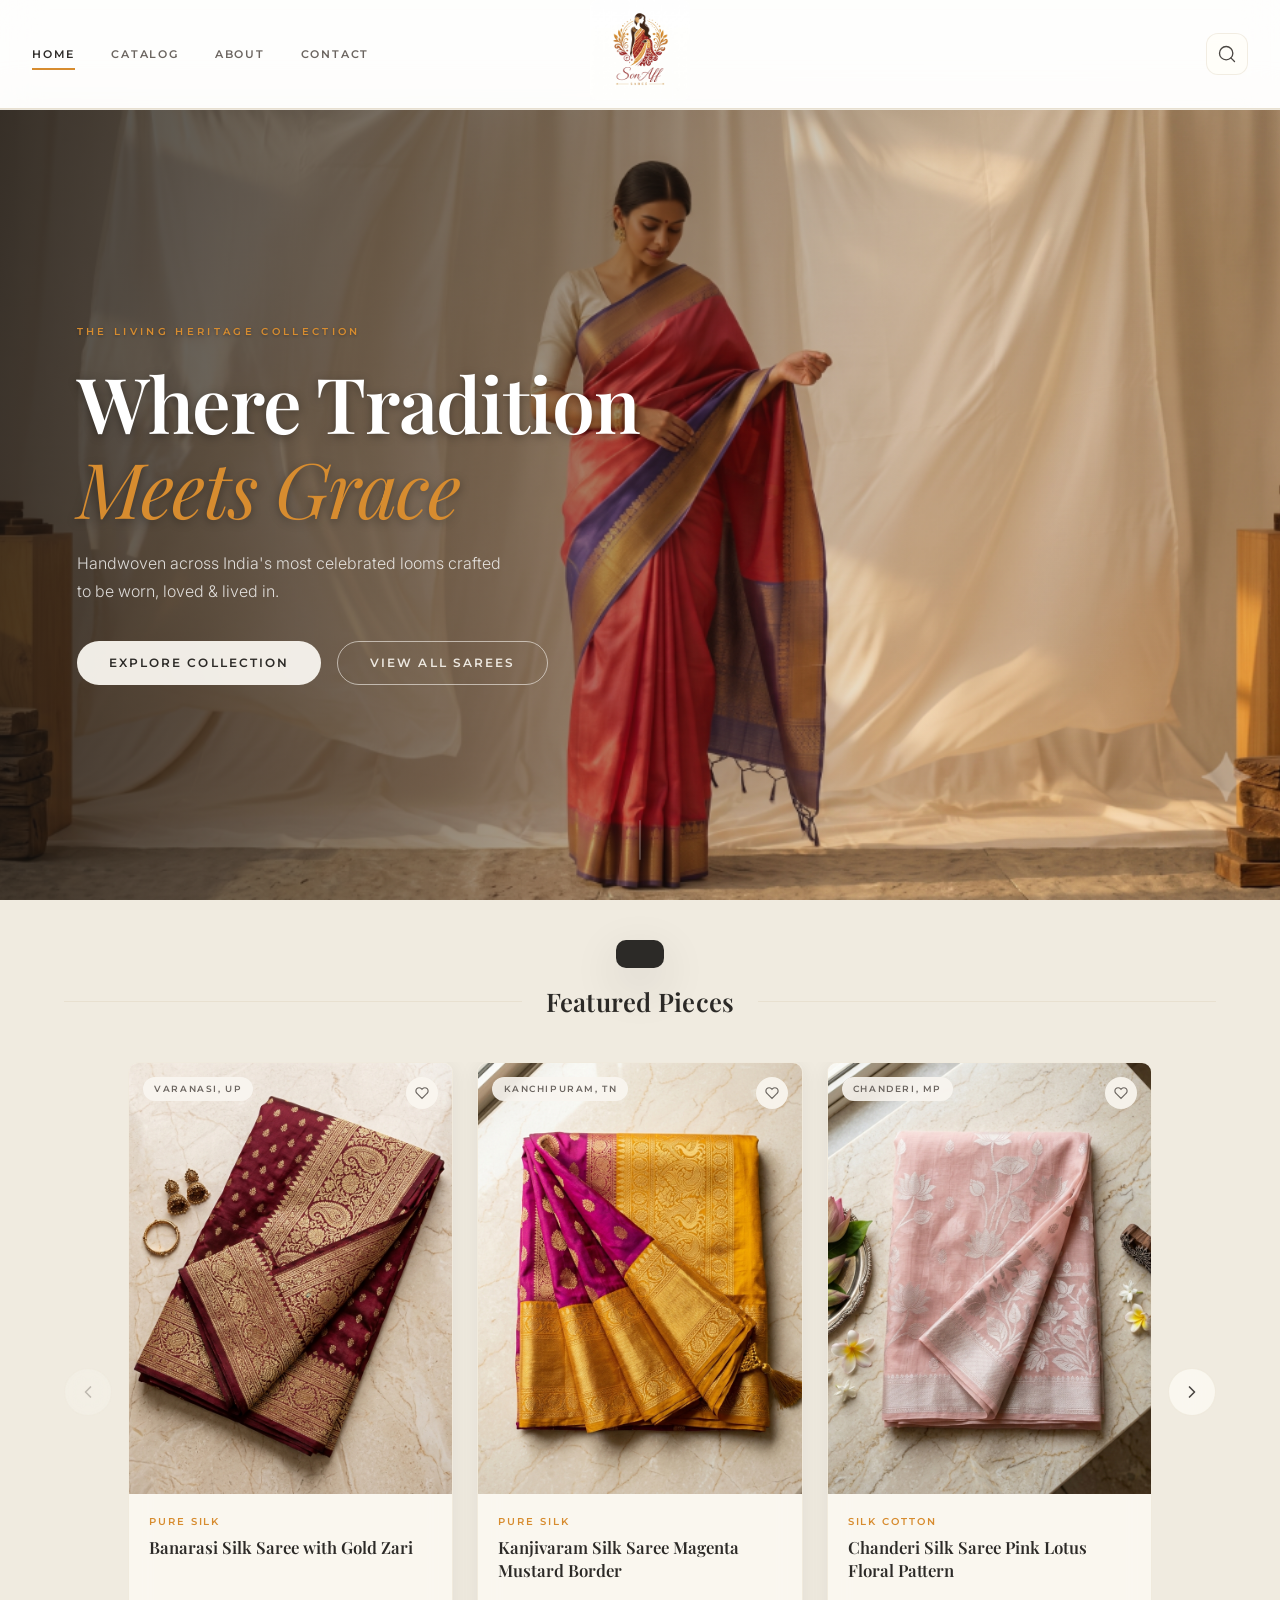
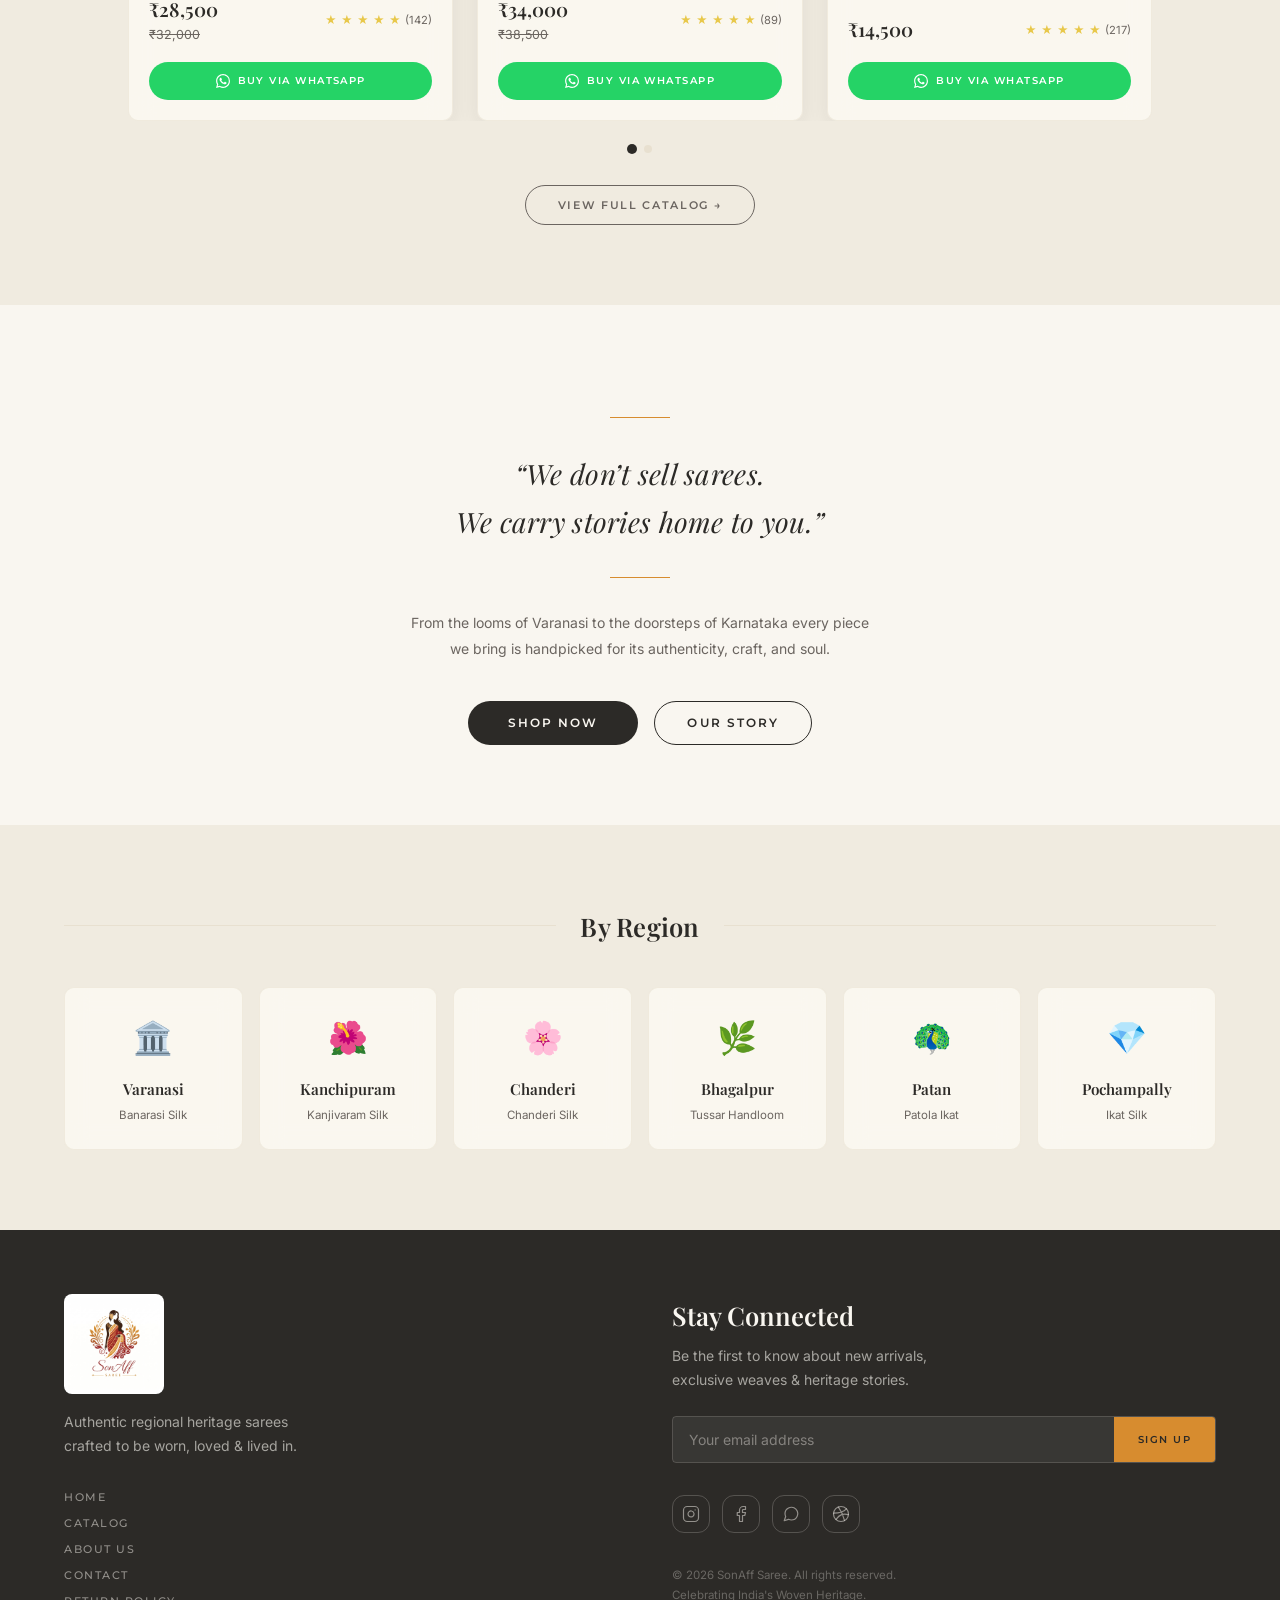
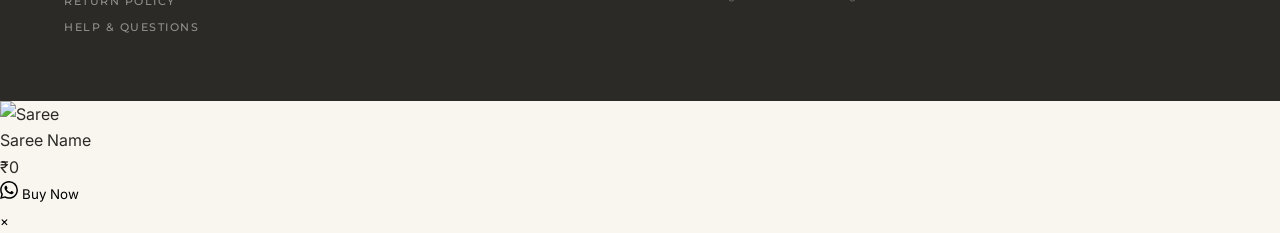
==== index.html @ a65160df "fix: restore authentic heritage emojis in By Region section instead of mismatched SVGs" ====
<!DOCTYPE html>
<html lang="en">
<head>
  <meta charset="UTF-8" />
  <meta name="viewport" content="width=device-width, initial-scale=1.0" />
  <title>SonAff Saree  Authentic Indian Heritage Sarees</title>
  <meta name="description" content="Discover the finest authentic regional heritage sarees from across India. Handwoven Banarasi, Kanjivaram, Chanderi, Tussar, Patola and more  curated for the modern Indian woman." />
  <meta name="theme-color" content="#ffffff" />
  <meta name="apple-mobile-web-app-capable" content="yes" />
  <!-- Preload LCP hero image for instant first paint -->
  <link rel="preload" as="image" href="images/hero_saree_model.png" fetchpriority="high" />
  <!-- DNS prefetch for third-party origins -->
  <link rel="dns-prefetch" href="https://fonts.googleapis.com" />
  <link rel="dns-prefetch" href="https://fonts.gstatic.com" />
  <link rel="dns-prefetch" href="https://cdn.jsdelivr.net" />
  <link rel="stylesheet" href="style.css" />
</head>
<body>

  <!-- ======================================
       HEADER / NAVIGATION
  ======================================= -->
  <header id="site-header" class="site-header">
    <div class="header-inner">

      <!-- Left Nav -->
      <nav class="nav-left" aria-label="Primary navigation">
        <a href="#" class="nav-link active" id="nav-home" onclick="showView('home', event)">Home</a>
        <a href="#" class="nav-link" id="nav-catalog" onclick="showView('catalog', event)">Catalog</a>
        <a href="#" class="nav-link" id="nav-about" onclick="showView('about', event)">About</a>
        <a href="#" class="nav-link" id="nav-contact" onclick="showView('contact', event)">Contact</a>
      </nav>

      <!-- Centre Logo -->
      <div class="logo-center">
        <a href="#" onclick="showView('home', event)" class="logo-link" aria-label="SonAff Saree Home">
          <img src="images/logo_white.jpg" alt="SonAff Saree Logo" class="logo-img" decoding="async" />
        </a>
      </div>

      <!-- Right: Search only -->
      <div class="nav-right">
        <button class="icon-btn" aria-label="Search" id="btn-search" onclick="toggleSearch()">
          <svg width="20" height="20" viewBox="0 0 24 24" fill="none" stroke="currentColor" stroke-width="1.6" stroke-linecap="round" stroke-linejoin="round">
            <circle cx="11" cy="11" r="8"/><line x1="21" y1="21" x2="16.65" y2="16.65"/>
          </svg>
        </button>
        <!-- Mobile Hamburger  animated to X -->
        <button class="icon-btn mobile-menu-btn" aria-label="Menu" id="btn-mobile-menu" onclick="toggleMobileMenu()">
          <span class="hamburger-icon">
            <span class="hamburger-bar"></span>
            <span class="hamburger-bar"></span>
            <span class="hamburger-bar"></span>
          </span>
        </button>
      </div>
    </div>

    <!-- Search Bar -->
    <div class="search-bar" id="search-bar">
      <div class="search-inner">
        <input type="text" placeholder="Search sarees, regions, styles…" class="search-input" id="search-input" oninput="handleSearch(this.value)" />
        <button class="search-close" onclick="toggleSearch()" aria-label="Close search">✕</button>
      </div>
    </div>

    <!-- Mobile Menu  Fullscreen frosted overlay -->
    <div class="mobile-menu" id="mobile-menu">
      <a href="#" class="mobile-nav-link" onclick="showView('home', event)">Home</a>
      <a href="#" class="mobile-nav-link" onclick="showView('catalog', event)">Catalog</a>
      <a href="#" class="mobile-nav-link" onclick="showView('about', event)">About</a>
      <a href="#" class="mobile-nav-link" onclick="showView('contact', event)">Contact</a>
    </div>
  </header>

  <!-- ======================================
       HOME VIEW
  ======================================= -->
  <main id="view-home" class="view active">

    <!-- ── HERO: Full-bleed Lifestyle Banner ── -->
    <section class="hero-lifestyle" aria-label="Hero lifestyle section">
      <img src="images/hero_saree_model.png" alt="Woman wearing a vibrant red Kanjivaram silk saree" class="hero-lifestyle-img" loading="eager" fetchpriority="high" decoding="async" />
      <div class="hero-overlay">
        <div class="hero-text">
          <span class="hero-eyebrow">The Living Heritage Collection</span>
          <h1 class="hero-headline">Where Tradition<br /><em>Meets Grace</em></h1>
          <p class="hero-sub">Handwoven across India's most celebrated looms  crafted to be worn, loved &amp; lived in.</p>
          <div class="hero-cta-row desktop-cta">
            <button class="btn-light" onclick="scrollToProducts()">Explore Collection</button>
            <button class="btn-ghost" onclick="showView('catalog', event)">View All Sarees</button>
          </div>
        </div>
        <!-- Scroll indicator  animated line (from portfolio) -->
        <div class="scroll-indicator" onclick="scrollToProducts()" aria-label="Scroll down">
          <div class="scroll-indicator-line"></div>
        </div>
      </div>
    </section>

    <!-- Mobile-only CTA Section -->
    <div class="mobile-cta-section">
      <button class="btn-dark" onclick="scrollToProducts()">Explore Collection</button>
      <button class="btn-outline-dark" onclick="showView('catalog', event)">View All Sarees</button>
    </div>

    <!-- ── FEATURED PRODUCTS CAROUSEL ── -->
    <section class="featured-section" id="featured-products" aria-label="Featured products carousel">
      <div class="section-header reveal">
        <div class="section-rule"></div>
        <h2 class="section-title">Featured Pieces</h2>
        <div class="section-rule"></div>
      </div>

      <div class="carousel-wrapper">
        <!-- Prev Button -->
        <button class="carousel-arrow carousel-prev" id="carousel-prev" onclick="slideCarousel(-1)" aria-label="Previous product">
          <svg width="20" height="20" viewBox="0 0 24 24" fill="none" stroke="currentColor" stroke-width="2" stroke-linecap="round" stroke-linejoin="round">
            <polyline points="15 18 9 12 15 6"/>
          </svg>
        </button>

        <!-- Track -->
        <div class="carousel-viewport" id="carousel-viewport">
          <div class="carousel-track" id="carousel-track">
            <!-- Populated by JS -->
          </div>
        </div>

        <!-- Next Button -->
        <button class="carousel-arrow carousel-next" id="carousel-next" onclick="slideCarousel(1)" aria-label="Next product">
          <svg width="20" height="20" viewBox="0 0 24 24" fill="none" stroke="currentColor" stroke-width="2" stroke-linecap="round" stroke-linejoin="round">
            <polyline points="9 18 15 12 9 6"/>
          </svg>
        </button>
      </div>

      <!-- Dots -->
      <div class="carousel-dots" id="carousel-dots"></div>

      <div class="view-all-wrap fade-up">
        <button class="btn-outline-dark" onclick="showView('catalog', event)">View Full Catalog →</button>
      </div>
    </section>

    <!-- ── MANIFESTO ── -->
    <section class="manifesto" aria-label="Brand manifesto">
      <div class="manifesto-inner reveal">
        <div class="manifesto-rule"></div>
        <p class="manifesto-quote">
          &ldquo;We don&rsquo;t sell sarees.<br class="desktop-br" />We carry stories home to you.&rdquo;
        </p>
        <div class="manifesto-rule"></div>
        <p class="manifesto-sub">From the looms of Varanasi to the doorsteps of Karnataka  every piece we bring is handpicked for its authenticity, craft, and soul.</p>
        <div style="display:flex;gap:1rem;justify-content:center;flex-wrap:wrap;">
          <button class="btn-dark" onclick="showView('catalog', event)">Shop Now</button>
          <button class="btn-outline" onclick="showView('about', event)">Our Story</button>
        </div>
      </div>
    </section>

    <!-- ── REGIONAL CATEGORIES ── -->
    <section class="regions-section" aria-label="Shop by region">
      <div class="section-header reveal">
        <div class="section-rule"></div>
        <h2 class="section-title">By Region</h2>
        <div class="section-rule"></div>
      </div>
      <div class="regions-grid">
        <div class="region-card fade-up" onclick="showView('catalog', event)">
          <div class="region-icon">🏛️</div>
          <div class="region-name">Varanasi</div>
          <div class="region-saree">Banarasi Silk</div>
        </div>
        <div class="region-card fade-up" onclick="showView('catalog', event)">
          <div class="region-icon">🌺</div>
          <div class="region-name">Kanchipuram</div>
          <div class="region-saree">Kanjivaram Silk</div>
        </div>
        <div class="region-card fade-up" onclick="showView('catalog', event)">
          <div class="region-icon">🌸</div>
          <div class="region-name">Chanderi</div>
          <div class="region-saree">Chanderi Silk</div>
        </div>
        <div class="region-card fade-up" onclick="showView('catalog', event)">
          <div class="region-icon">🌿</div>
          <div class="region-name">Bhagalpur</div>
          <div class="region-saree">Tussar Handloom</div>
        </div>
        <div class="region-card fade-up" onclick="showView('catalog', event)">
          <div class="region-icon">🦚</div>
          <div class="region-name">Patan</div>
          <div class="region-saree">Patola Ikat</div>
        </div>
        <div class="region-card fade-up" onclick="showView('catalog', event)">
          <div class="region-icon">💎</div>
          <div class="region-name">Pochampally</div>
          <div class="region-saree">Ikat Silk</div>
        </div>
      </div>
    </section>

    <!-- ── FOOTER ── -->
    <footer class="site-footer" aria-label="Site footer">
      <div class="footer-inner">
        <div class="footer-left">
          <div class="footer-logo-wrap">
            <img src="images/logo_white.jpg" alt="SonAff Saree" class="footer-logo-img" loading="lazy" decoding="async" />
          </div>
          <p class="footer-tagline">Authentic regional heritage sarees<br />crafted to be worn, loved &amp; lived in.</p>
          <nav class="footer-nav" aria-label="Footer links">
            <a href="#" class="footer-link" onclick="showView('home', event)">Home</a>
            <a href="#" class="footer-link" onclick="showView('catalog', event)">Catalog</a>
            <a href="#" class="footer-link" onclick="showView('about', event)">About Us</a>
            <a href="#" class="footer-link" onclick="showView('contact', event)">Contact</a>
            <a href="#" class="footer-link" id="return-policy-link">Return Policy</a>
            <a href="#" class="footer-link" onclick="showView('contact', event)">Help &amp; Questions</a>
          </nav>
        </div>
        <div class="footer-right">
          <h3 class="footer-connect-title">Stay Connected</h3>
          <p class="footer-connect-sub">Be the first to know about new arrivals,<br />exclusive weaves &amp; heritage stories.</p>
          <form class="newsletter-form" onsubmit="handleNewsletter(event)">
            <input type="email" id="newsletter-email" placeholder="Your email address" class="newsletter-input" required aria-label="Email address for newsletter" />
            <button type="submit" class="btn-newsletter">Sign Up</button>
          </form>
          <div class="social-icons">
            <a href="#" class="social-link" aria-label="Instagram">
              <svg width="18" height="18" viewBox="0 0 24 24" fill="none" stroke="currentColor" stroke-width="1.6" stroke-linecap="round" stroke-linejoin="round">
                <rect x="2" y="2" width="20" height="20" rx="5" ry="5"/><path d="M16 11.37A4 4 0 1 1 12.63 8 4 4 0 0 1 16 11.37z"/><line x1="17.5" y1="6.5" x2="17.51" y2="6.5"/>
              </svg>
            </a>
            <a href="#" class="social-link" aria-label="Facebook">
              <svg width="18" height="18" viewBox="0 0 24 24" fill="none" stroke="currentColor" stroke-width="1.6" stroke-linecap="round" stroke-linejoin="round">
                <path d="M18 2h-3a5 5 0 0 0-5 5v3H7v4h3v8h4v-8h3l1-4h-4V7a1 1 0 0 1 1-1h3z"/>
              </svg>
            </a>
            <a href="https://wa.me/916235128492" class="social-link" aria-label="WhatsApp" target="_blank" rel="noopener noreferrer">
              <svg width="18" height="18" viewBox="0 0 24 24" fill="none" stroke="currentColor" stroke-width="1.6" stroke-linecap="round" stroke-linejoin="round">
                <path d="M21 11.5a8.38 8.38 0 0 1-.9 3.8 8.5 8.5 0 0 1-7.6 4.7 8.38 8.38 0 0 1-3.8-.9L3 21l1.9-5.7a8.38 8.38 0 0 1-.9-3.8 8.5 8.5 0 0 1 4.7-7.6 8.38 8.38 0 0 1 3.8-.9h.5a8.48 8.48 0 0 1 8 8v.5z"/>
              </svg>
            </a>
            <a href="#" class="social-link" aria-label="Pinterest">
              <svg width="18" height="18" viewBox="0 0 24 24" fill="none" stroke="currentColor" stroke-width="1.6" stroke-linecap="round" stroke-linejoin="round">
                <circle cx="12" cy="12" r="10"/><path d="M8.56 2.75c4.37 6.03 6.02 9.42 8.03 17.72m2.54-15.38c-3.72 4.35-8.94 5.66-16.88 5.85m19.5 1.9c-3.5-.93-6.63-.82-8.94 0-2.58.92-5.01 2.86-7.44 6.32"/>
              </svg>
            </a>
          </div>
          <p class="footer-copyright">© 2026 SonAff Saree. All rights reserved.<br />Celebrating India's Woven Heritage.</p>
        </div>
      </div>
    </footer>
  </main>

  <!-- ======================================
       CATALOG VIEW
  ======================================= -->
  <main id="view-catalog" class="view hidden">
    <div class="page-banner">
      <h1 class="page-banner-title">The Full Collection</h1>
      <p class="page-banner-sub">Authentic regional sarees, handpicked from master weavers across India</p>
    </div>

    <div class="catalog-container" style="padding-top: 1rem;">
      <!-- Unconditional Unified Catalog Toolbar (No Double Sliders!) -->
      <div class="catalog-unified-toolbar">
        <div class="toolbar-top-row" style="justify-content: center;">
          <div class="category-tabs-wrap">
            <button class="cat-tab active" onclick="filterProducts('all', this)" id="filter-all">All Sarees</button>
            <button class="cat-tab" onclick="filterProducts('silk', this)" id="filter-silk">Silk</button>
            <button class="cat-tab" onclick="filterProducts('handloom', this)" id="filter-handloom">Handloom</button>
            <button class="cat-tab" onclick="filterProducts('ikat', this)" id="filter-ikat">Ikat</button>
            <button class="cat-tab" onclick="filterProducts('cotton', this)" id="filter-cotton">Cotton</button>
          </div>
        </div>
      </div>

      <div class="products-grid" id="products-grid"></div>
    </div>

    <footer class="site-footer" aria-label="Catalog footer">
      <div class="footer-inner">
        <div class="footer-left">
          <div class="footer-logo-wrap">
            <img src="images/logo_white.jpg" alt="SonAff Saree" class="footer-logo-img" loading="lazy" decoding="async" />
          </div>
          <nav class="footer-nav" aria-label="Catalog footer nav">
            <a href="#" class="footer-link" onclick="showView('home', event)">Home</a>
            <a href="#" class="footer-link" onclick="showView('catalog', event)">Catalog</a>
            <a href="#" class="footer-link" onclick="showView('contact', event)">Contact</a>
          </nav>
        </div>
        <div class="footer-right">
          <h3 class="footer-connect-title">Stay Connected</h3>
          <form class="newsletter-form" onsubmit="handleNewsletter(event)">
            <input type="email" placeholder="Your email address" class="newsletter-input" required aria-label="Email newsletter catalog" />
            <button type="submit" class="btn-newsletter">Sign Up</button>
          </form>
          <p class="footer-copyright">© 2026 SonAff Saree. All rights reserved.</p>
        </div>
      </div>
    </footer>
  </main>

  <!-- ======================================
       PRODUCT DETAIL VIEW
  ======================================= -->
  <main id="view-product" class="view hidden">
    <div class="product-detail-container">
      <!-- Top Bar: Back & Breadcrumbs -->
      <div class="product-detail-nav">
        <button class="btn-back" onclick="showView('catalog', event)">
          <svg width="18" height="18" viewBox="0 0 24 24" fill="none" stroke="currentColor" stroke-width="2" stroke-linecap="round" stroke-linejoin="round"><line x1="19" y1="12" x2="5" y2="12"/><polyline points="12 19 5 12 12 5"/></svg>
          Back to Collection
        </button>
        <div class="product-breadcrumbs" id="product-breadcrumbs">
          Home / Catalog / <span id="breadcrumb-title">Saree</span>
        </div>
      </div>

      <!-- Main Two-Column Layout (injected by app.js) -->
      <div class="product-detail-layout" id="product-detail-content">
        <!-- Dynamically injected by openProductDetail() -->
      </div>

      <!-- Related Products Section -->
      <section class="related-products-section">
        <h2 class="related-title">You May Also Like</h2>
        <div class="products-grid" id="related-products-grid"></div>
      </section>
    </div>

    <footer class="site-footer" aria-label="Product detail footer">
      <div class="footer-inner">
        <div class="footer-left">
          <div class="footer-logo-wrap">
            <img src="images/logo_white.jpg" alt="SonAff Saree" class="footer-logo-img" loading="lazy" decoding="async" />
          </div>
          <nav class="footer-nav" aria-label="Product footer nav">
            <a href="#" class="footer-link" onclick="showView('home', event)">Home</a>
            <a href="#" class="footer-link" onclick="showView('catalog', event)">Catalog</a>
            <a href="#" class="footer-link" onclick="showView('contact', event)">Contact</a>
          </nav>
        </div>
        <div class="footer-right">
          <h3 class="footer-connect-title">Stay Connected</h3>
          <form class="newsletter-form" onsubmit="handleNewsletter(event)">
            <input type="email" placeholder="Your email address" class="newsletter-input" required aria-label="Email newsletter product" />
            <button type="submit" class="btn-newsletter">Sign Up</button>
          </form>
          <p class="footer-copyright">© 2026 SonAff Saree. All rights reserved.</p>
        </div>
      </div>
    </footer>
  </main>

  <!-- ======================================
       CONTACT VIEW
  ======================================= -->
  <main id="view-contact" class="view hidden">
    <div class="page-banner">
      <h1 class="page-banner-title">Get In Touch</h1>
      <p class="page-banner-sub">We'd love to hear from you  questions, custom orders, or just a hello</p>
    </div>

    <div class="contact-container">
      <div class="contact-split">
        <div class="contact-form-wrap">
          <h2 class="contact-form-title">Send Us a Message</h2>
          <p class="contact-form-sub">Our team typically responds within 24 hours.</p>
          <form class="contact-form" id="contact-form" onsubmit="handleContact(event)" novalidate>
            <div class="form-group">
              <label for="contact-name" class="form-label">Full Name</label>
              <input type="text" id="contact-name" name="name" class="form-input" placeholder="Your full name" required />
            </div>
            <div class="form-group">
              <label for="contact-email" class="form-label">Email Address</label>
              <input type="email" id="contact-email" name="email" class="form-input" placeholder="your@email.com" required />
            </div>
            <div class="form-group">
              <label for="contact-subject" class="form-label">Subject</label>
              <input type="text" id="contact-subject" name="subject" class="form-input" placeholder="Product enquiry, custom order…" />
            </div>
            <div class="form-group">
              <label for="contact-message" class="form-label">Message</label>
              <textarea id="contact-message" name="message" class="form-textarea" rows="5" placeholder="Tell us what's on your mind…" required></textarea>
            </div>
            <button type="submit" class="btn-primary btn-full" id="contact-submit-btn">Send Message</button>
            <div class="form-success hidden" id="form-success">
              <svg width="20" height="20" viewBox="0 0 24 24" fill="none" stroke="currentColor" stroke-width="2"><path d="M22 11.08V12a10 10 0 1 1-5.93-9.14"/><polyline points="22 4 12 14.01 9 11.01"/></svg>
              Thank you! We'll be in touch soon.
            </div>
          </form>
        </div>

        <div class="contact-info-wrap">
          <div class="contact-info-card">
            <h3 class="contact-info-title">Visit Us / Write To Us</h3>
            <div class="info-item">
              <div class="info-icon">📍</div>
              <div>
                <div class="info-label">Address</div>
                <div class="info-value">SonAff Saree Studio<br />308, 3rd Cross, Vibhuthipura<br />HAL, Bengaluru</div>
              </div>
            </div>
            <div class="info-item">
              <div class="info-icon">📞</div>
              <div>
                <div class="info-label">Phone / WhatsApp</div>
                <div class="info-value"><a href="https://wa.me/916235128492" target="_blank" rel="noopener noreferrer" class="info-link">+91 99999 99999</a></div>
              </div>
            </div>
            <div class="info-item">
              <div class="info-icon">✉️</div>
              <div>
                <div class="info-label">Email</div>
                <div class="info-value"><a href="mailto:sonaffsarees@gmail.com" class="info-link">sonaffsarees@gmail.com</a></div>
              </div>
            </div>
            <div class="info-item">
              <div class="info-icon">🕐</div>
              <div>
                <div class="info-label">Studio Hours</div>
                <div class="info-value">Mon – Sat: 10:00 AM – 7:00 PM<br />Sunday: By Appointment</div>
              </div>
            </div>
          </div>

          <div class="whatsapp-cta-card">
            <div class="whatsapp-cta-icon">
              <svg width="32" height="32" viewBox="0 0 24 24" fill="currentColor">
                <path d="M17.472 14.382c-.297-.149-1.758-.867-2.03-.967-.273-.099-.471-.148-.67.15-.197.297-.767.966-.94 1.164-.173.199-.347.223-.644.075-.297-.15-1.255-.463-2.39-1.475-.883-.788-1.48-1.761-1.653-2.059-.173-.297-.018-.458.13-.606.134-.133.298-.347.446-.52.149-.174.198-.298.298-.497.099-.198.05-.371-.025-.52-.075-.149-.669-1.612-.916-2.207-.242-.579-.487-.5-.669-.51-.173-.008-.371-.01-.57-.01-.198 0-.52.074-.792.372-.272.297-1.04 1.016-1.04 2.479 0 1.462 1.065 2.875 1.213 3.074.149.198 2.096 3.2 5.077 4.487.709.306 1.262.489 1.694.625.712.227 1.36.195 1.871.118.571-.085 1.758-.719 2.006-1.413.248-.694.248-1.289.173-1.413-.074-.124-.272-.198-.57-.347m-5.421 7.403h-.004a9.87 9.87 0 0 1-5.031-1.378l-.361-.214-3.741.982.998-3.648-.235-.374a9.86 9.86 0 0 1-1.51-5.26c.001-5.45 4.436-9.884 9.888-9.884 2.64 0 5.122 1.03 6.988 2.898a9.825 9.825 0 0 1 2.893 6.994c-.003 5.45-4.437 9.884-9.885 9.884m8.413-18.297A11.815 11.815 0 0 0 12.05 0C5.495 0 .16 5.335.157 11.892c0 2.096.547 4.142 1.588 5.945L.057 24l6.305-1.654a11.882 11.882 0 0 0 5.683 1.448h.005c6.554 0 11.89-5.335 11.893-11.893a11.821 11.821 0 0 0-3.48-8.413Z"/>
              </svg>
            </div>
            <h4 class="whatsapp-cta-title">Prefer WhatsApp?</h4>
            <p class="whatsapp-cta-text">Chat directly with our saree specialists for personalised recommendations.</p>
            <a href="https://wa.me/916235128492?text=Hello!%20I%20have%20a%20question%20about%20SonAff%20Saree." target="_blank" rel="noopener noreferrer" class="btn-whatsapp">
              Chat on WhatsApp
            </a>
          </div>
        </div>
      </div>
    </div>

    <footer class="site-footer" aria-label="Contact footer">
      <div class="footer-inner">
        <div class="footer-left">
          <div class="footer-logo-wrap">
            <img src="images/logo_white.jpg" alt="SonAff Saree" class="footer-logo-img" loading="lazy" decoding="async" />
          </div>
          <nav class="footer-nav" aria-label="Contact footer nav">
            <a href="#" class="footer-link" onclick="showView('home', event)">Home</a>
            <a href="#" class="footer-link" onclick="showView('catalog', event)">Catalog</a>
            <a href="#" class="footer-link" onclick="showView('contact', event)">Contact</a>
          </nav>
        </div>
        <div class="footer-right">
          <p class="footer-copyright">© 2026 SonAff Saree. All rights reserved.<br />Celebrating India's Woven Heritage.</p>
        </div>
      </div>
    </footer>
  </main>

  <!-- ======================================
       ABOUT VIEW
  ======================================= -->
  <main id="view-about" class="view hidden">

    <!-- Page Banner -->
    <div class="page-banner">
      <h1 class="page-banner-title">Our Story</h1>
      <p class="page-banner-sub">Curating India's finest sarees, one loom at a time</p>
    </div>

    <!-- WHO WE ARE -->
    <section class="about-section">
      <div class="about-intro-grid">
        <div class="about-intro-text fade-up">
          <span class="about-eyebrow">Who We Are</span>
          <h2 class="about-heading">Not a store.<br/>A curation.</h2>
          <p class="about-body">
            SonAff Saree was born from a simple belief: every woman deserves access to the most authentic, 
            handcrafted sarees that India's master weavers create  without having to travel thousands of kilometres to find them.
          </p>
          <p class="about-body">
            We are a Bengaluru-based team of saree enthusiasts who travel across India's greatest weaving heartlands 
             Varanasi, Kanchipuram, Chanderi, Pochampally, Patan, Bhagalpur  to discover exclusive collections 
            directly from the hands that make them. Every piece we carry has been personally selected for its 
            craftsmanship, authenticity, and beauty.
          </p>
          <p class="about-body">
            Starting with customers across Karnataka, our mission is to eventually bring these living treasures 
            to saree lovers all over India.
          </p>
        </div>
        <div class="about-intro-visual fade-up">
          <div class="about-stat-grid">
            <div class="about-stat">
              <div class="about-stat-number">10+</div>
              <div class="about-stat-label">Weaving Regions</div>
            </div>
            <div class="about-stat">
              <div class="about-stat-number">100%</div>
              <div class="about-stat-label">Handpicked</div>
            </div>
            <div class="about-stat">
              <div class="about-stat-number">Karnataka</div>
              <div class="about-stat-label">Serving You First</div>
            </div>
            <div class="about-stat">
              <div class="about-stat-number">&infin;</div>
              <div class="about-stat-label">Stories Worn</div>
            </div>
          </div>
          <div class="about-badge">
            <span class="about-badge-icon" style="color:var(--gold);">
              <svg width="28" height="28" viewBox="0 0 24 24" fill="none" stroke="currentColor" stroke-width="1.8" stroke-linecap="round" stroke-linejoin="round"><path d="M22 2L11 13"/><path d="M22 2l-7 20-4-9-9-4 20-7z"/></svg>
            </span>
            <p>Every saree is sourced directly  no middlemen, no compromises on authenticity.</p>
          </div>
        </div>
      </div>
    </section>

    <!-- HOW IT WORKS -->
    <section class="about-process-section">
      <div class="about-process-inner">
        <div class="section-header fade-up">
          <div class="section-rule"></div>
          <h2 class="section-title">How We Work</h2>
          <div class="section-rule"></div>
        </div>
        <div class="about-process-steps">
          <div class="about-step fade-up">
            <div class="about-step-icon" style="color:var(--gold);">
              <svg width="36" height="36" viewBox="0 0 24 24" fill="none" stroke="currentColor" stroke-width="1.6" stroke-linecap="round" stroke-linejoin="round"><circle cx="12" cy="12" r="10"/><polygon points="16.24 7.76 14.12 14.12 7.76 16.24 9.88 9.88 16.24 7.76"/></svg>
            </div>
            <div class="about-step-num">01</div>
            <h3 class="about-step-title">We Discover</h3>
            <p class="about-step-body">Our team travels to weaving clusters across India, meeting master craftspeople at their looms and understanding the heritage behind every technique.</p>
          </div>
          <div class="about-step-divider"></div>
          <div class="about-step fade-up">
            <div class="about-step-icon" style="color:var(--gold);">
              <svg width="36" height="36" viewBox="0 0 24 24" fill="none" stroke="currentColor" stroke-width="1.6" stroke-linecap="round" stroke-linejoin="round"><path d="M12 2L15 9L22 12L15 15L12 22L9 15L2 12L9 9L12 2Z"/></svg>
            </div>
            <div class="about-step-num">02</div>
            <h3 class="about-step-title">We Curate</h3>
            <p class="about-step-body">Only a fraction of what we see makes the cut. We select pieces that are exceptional in weave quality, design authenticity, and the story they carry.</p>
          </div>
          <div class="about-step-divider"></div>
          <div class="about-step fade-up">
            <div class="about-step-icon" style="color:var(--gold);">
              <svg width="36" height="36" viewBox="0 0 24 24" fill="none" stroke="currentColor" stroke-width="1.6" stroke-linecap="round" stroke-linejoin="round"><path d="M21 16V8a2 2 0 0 0-1-1.73l-7-4a2 2 0 0 0-2 0l-7 4A2 2 0 0 0 3 8v8a2 2 0 0 0 1 1.73l7 4a2 2 0 0 0 2 0l7-4A2 2 0 0 0 21 16z"/><polyline points="3.27 6.96 12 12.01 20.73 6.96"/><line x1="12" y1="22.08" x2="12" y2="12"/></svg>
            </div>
            <div class="about-step-num">03</div>
            <h3 class="about-step-title">We Deliver</h3>
            <p class="about-step-body">From our hands to your wardrobe  we offer personalised service via WhatsApp so you can ask questions, see more details, and shop with confidence.</p>
          </div>
        </div>
      </div>
    </section>

    <!-- QUALITY PROMISE -->
    <section class="about-quality-section">
      <div class="about-quality-inner">
        <div class="section-header fade-up">
          <div class="section-rule"></div>
          <h2 class="section-title">Our Quality Promise</h2>
          <div class="section-rule"></div>
        </div>
        <div class="about-quality-grid">
          <div class="about-quality-card fade-up">
            <div class="about-quality-icon" style="color:var(--gold);">
              <svg width="36" height="36" viewBox="0 0 24 24" fill="none" stroke="currentColor" stroke-width="1.6" stroke-linecap="round" stroke-linejoin="round"><path d="M12 2v4M8 6h8l2 6-2 10H8L6 12l2-6z"/><path d="M8 12h8"/></svg>
            </div>
            <h3>Authenticity Guaranteed</h3>
            <p>Every saree we carry is genuine  sourced directly from weavers and verified for authenticity. No power-loom imitations, no shortcuts.</p>
          </div>
          <div class="about-quality-card fade-up">
            <div class="about-quality-icon" style="color:var(--gold);">
              <svg width="36" height="36" viewBox="0 0 24 24" fill="none" stroke="currentColor" stroke-width="1.6" stroke-linecap="round" stroke-linejoin="round"><path d="M18 11V6a2 2 0 0 0-2-2v0a2 2 0 0 0-2 2v0"/><path d="M14 10V4a2 2 0 0 0-2-2v0a2 2 0 0 0-2 2v2"/><path d="M10 10.5V6a2 2 0 0 0-2-2v0a2 2 0 0 0-2 2v8"/><path d="M18 8a2 2 0 1 1 4 0v6a8 8 0 0 1-8 8h-2c-2.8 0-4.5-.8-5.9-2.3L2.3 13.8a2 2 0 0 1 2.8-2.8l3 3"/></svg>
            </div>
            <h3>Handpicked, Not Bulk-Bought</h3>
            <p>We don't stock warehouses. Each piece is individually selected by us in person, which means every saree you see is one we genuinely love.</p>
          </div>
          <div class="about-quality-card fade-up">
            <div class="about-quality-icon" style="color:var(--gold);">
              <svg width="36" height="36" viewBox="0 0 24 24" fill="none" stroke="currentColor" stroke-width="1.6" stroke-linecap="round" stroke-linejoin="round"><path d="M20.42 4.58a5.4 5.4 0 0 0-7.65 0l-.77.78-.77-.78a5.4 5.4 0 0 0-7.65 0C1.46 6.7 1.33 10.28 4 13l8 8 8-8c2.67-2.72 2.54-6.3.42-8.42z"/></svg>
            </div>
            <h3>Direct Weaver Support</h3>
            <p>By sourcing directly from artisan clusters, we ensure weavers receive fair prices for their craft and their traditions continue to thrive.</p>
          </div>
          <div class="about-quality-card fade-up">
            <div class="about-quality-icon" style="color:var(--gold);">
              <svg width="36" height="36" viewBox="0 0 24 24" fill="none" stroke="currentColor" stroke-width="1.6" stroke-linecap="round" stroke-linejoin="round"><path d="M21 11.5a8.38 8.38 0 0 1-.9 3.8 8.5 8.5 0 0 1-7.6 4.7 8.38 8.38 0 0 1-3.8-.9L3 21l1.9-5.7a8.38 8.38 0 0 1-.9-3.8 8.5 8.5 0 0 1 4.7-7.6 8.38 8.38 0 0 1 3.8-.9h.5a8.48 8.48 0 0 1 8 8v.5z"/></svg>
            </div>
            <h3>Personal Service</h3>
            <p>Have questions before you buy? Message us on WhatsApp. We know every saree in our collection and will help you find the perfect one.</p>
          </div>
        </div>
      </div>
    </section>

    <!-- TESTIMONIALS -->
    <section class="testimonials-section">
      <div class="testimonials-inner">
        <div class="section-header fade-up">
          <div class="section-rule"></div>
          <h2 class="section-title">What Our Customers Say</h2>
          <div class="section-rule"></div>
        </div>
        <div class="testimonials-grid">

          <div class="testimonial-card fade-up">
            <div class="testimonial-stars">★★★★★</div>
            <p class="testimonial-text">&ldquo;I ordered a Kanjivaram for my daughter's wedding and the quality left everyone speechless. SonAff knew exactly what I was looking for even before I did. Absolutely phenomenal service.&rdquo;</p>
            <div class="testimonial-author">
              <div class="testimonial-avatar">SR</div>
              <div>
                <div class="testimonial-name">Savitha Raghunathan</div>
                <div class="testimonial-location">Bengaluru, Karnataka</div>
              </div>
            </div>
          </div>

          <div class="testimonial-card fade-up">
            <div class="testimonial-stars">★★★★★</div>
            <p class="testimonial-text">&ldquo;I've been searching for a genuine Chanderi for years. SonAff found one that was beyond what I imagined  the weave is so delicate and the colours are stunning. I trust them completely now.&rdquo;</p>
            <div class="testimonial-author">
              <div class="testimonial-avatar">MK</div>
              <div>
                <div class="testimonial-name">Meena Krishnamurthy</div>
                <div class="testimonial-location">Mysuru, Karnataka</div>
              </div>
            </div>
          </div>

          <div class="testimonial-card fade-up">
            <div class="testimonial-stars">★★★★★</div>
            <p class="testimonial-text">&ldquo;What I love most is the personal touch  they actually WhatsApp you videos of the saree before you buy. That kind of transparency is rare. My Tussar silk arrived perfectly and is even more beautiful in person.&rdquo;</p>
            <div class="testimonial-author">
              <div class="testimonial-avatar">AP</div>
              <div>
                <div class="testimonial-name">Ananya Prasad</div>
                <div class="testimonial-location">Hubli, Karnataka</div>
              </div>
            </div>
          </div>

          <div class="testimonial-card fade-up">
            <div class="testimonial-stars">★★★★☆</div>
            <p class="testimonial-text">&ldquo;Gifted a Pochampally Ikat to my mother and she cried happy tears. SonAff helped me pick the right design and even shared the story of the weaver behind it. That made the gift so much more meaningful.&rdquo;</p>
            <div class="testimonial-author">
              <div class="testimonial-avatar">SP</div>
              <div>
                <div class="testimonial-name">Suma Patil</div>
                <div class="testimonial-location">Mangaluru, Karnataka</div>
              </div>
            </div>
          </div>

          <div class="testimonial-card fade-up">
            <div class="testimonial-stars">★★★★★</div>
            <p class="testimonial-text">&ldquo;Finally a saree brand that truly understands quality over quantity. I've bought three sarees so far and every single one has been worth every rupee. SonAff is my go-to now for all occasions.&rdquo;</p>
            <div class="testimonial-author">
              <div class="testimonial-avatar">NR</div>
              <div>
                <div class="testimonial-name">Nandini Rao</div>
                <div class="testimonial-location">Bengaluru, Karnataka</div>
              </div>
            </div>
          </div>

          <div class="testimonial-card fade-up">
            <div class="testimonial-stars">★★★★★</div>
            <p class="testimonial-text">&ldquo;I was hesitant to buy sarees online but SonAff changed that completely. The photos are accurate, the delivery was fast, and the saree itself is a masterpiece. Will definitely be a repeat customer.&rdquo;</p>
            <div class="testimonial-author">
              <div class="testimonial-avatar">PD</div>
              <div>
                <div class="testimonial-name">Preethi Desai</div>
                <div class="testimonial-location">Dharwad, Karnataka</div>
              </div>
            </div>
          </div>

        </div>
        <p class="testimonials-note">* Customer reviews collected via WhatsApp. Names used with permission.</p>
      </div>
    </section>

    <!-- CTA STRIP -->
    <section class="about-cta-section">
      <div class="about-cta-inner fade-up">
        <h2 class="about-cta-heading">Ready to find your saree?</h2>
        <p class="about-cta-sub">Browse our curated collection or reach out on WhatsApp  we'll help you find the perfect piece.</p>
        <div class="about-cta-btns">
          <button class="btn-light" onclick="showView('catalog', event)">Browse Collection</button>
          <a href="https://wa.me/916235128492?text=Hello!%20I%20would%20like%20to%20know%20more%20about%20SonAff%20Saree." target="_blank" rel="noopener noreferrer" class="btn-ghost">Chat on WhatsApp</a>
        </div>
      </div>
    </section>

    <!-- Footer -->
    <footer class="site-footer" aria-label="About footer">
      <div class="footer-inner">
        <div class="footer-left">
          <div class="footer-logo-wrap">
            <img src="images/logo_white.jpg" alt="SonAff Saree" class="footer-logo-img" />
          </div>
          <p class="footer-tagline">Curating India's finest sarees,<br />one loom at a time.</p>
          <nav class="footer-nav" aria-label="About footer nav">
            <a href="#" class="footer-link" onclick="showView('home', event)">Home</a>
            <a href="#" class="footer-link" onclick="showView('catalog', event)">Catalog</a>
            <a href="#" class="footer-link" onclick="showView('about', event)">About Us</a>
            <a href="#" class="footer-link" onclick="showView('contact', event)">Contact</a>
          </nav>
        </div>
        <div class="footer-right">
          <p class="footer-copyright">© 2026 SonAff Saree. All rights reserved.<br />Celebrating India's Woven Heritage.</p>
        </div>
      </div>
    </footer>
  </main>

  <!-- ======================================
       PHASE 1: STICKY MOBILE WHATSAPP BAR
       ====================================== -->
  <div class="sticky-mobile-bar" id="sticky-mobile-bar">
    <div class="sticky-bar-info">
      <img src="" alt="Saree" id="sticky-bar-img" class="sticky-bar-img" />
      <div>
        <div class="sticky-bar-title" id="sticky-bar-title">Saree Name</div>
        <div class="sticky-bar-price" id="sticky-bar-price">₹0</div>
      </div>
    </div>
    <button class="btn-sticky-whatsapp" id="sticky-bar-btn">
      <svg width="18" height="18" viewBox="0 0 24 24" fill="currentColor">
        <path d="M17.472 14.382c-.297-.149-1.758-.867-2.03-.967-.273-.099-.471-.148-.67.15-.197.297-.767.966-.94 1.164-.173.199-.347.223-.644.075-.297-.15-1.255-.463-2.39-1.475-.883-.788-1.48-1.761-1.653-2.059-.173-.297-.018-.458.13-.606.134-.133.298-.347.446-.52.149-.174.198-.298.298-.497.099-.198.05-.371-.025-.52-.075-.149-.669-1.612-.916-2.207-.242-.579-.487-.5-.669-.51-.173-.008-.371-.01-.57-.01-.198 0-.52.074-.792.372-.272.297-1.04 1.016-1.04 2.479 0 1.462 1.065 2.875 1.213 3.074.149.198 2.096 3.2 5.077 4.487.709.306 1.262.489 1.694.625.712.227 1.36.195 1.871.118.571-.085 1.758-.719 2.006-1.413.248-.694.248-1.289.173-1.413-.074-.124-.272-.198-.57-.347m-5.421 7.403h-.004a9.87 9.87 0 0 1-5.031-1.378l-.361-.214-3.741.982.998-3.648-.235-.374a9.86 9.86 0 0 1-1.51-5.26c.001-5.45 4.436-9.884 9.888-9.884 2.64 0 5.122 1.03 6.988 2.898a9.825 9.825 0 0 1 2.893 6.994c-.003 5.45-4.437 9.884-9.885 9.884m8.413-18.297A11.815 11.815 0 0 0 12.05 0C5.495 0 .16 5.335.157 11.892c0 2.096.547 4.142 1.588 5.945L.057 24l6.305-1.654a11.882 11.882 0 0 0 5.683 1.448h.005c6.554 0 11.89-5.335 11.893-11.893a11.821 11.821 0 0 0-3.48-8.413Z"/>
      </svg>
      Buy Now
    </button>
  </div>

  <!-- ======================================
       PHASE 2: CATALOG QUICK-VIEW MODAL
       ====================================== -->
  <div class="quickview-modal-overlay" id="quickview-modal" onclick="closeQuickView(event)">
    <div class="quickview-modal-content" onclick="event.stopPropagation()">
      <button class="quickview-close-btn" onclick="closeQuickView()" aria-label="Close modal">&times;</button>
      <div id="quickview-body" style="display:contents;"></div>
    </div>
  </div>

  <!-- Toast -->
  <div class="toast" id="toast" role="alert" aria-live="polite"></div>
  <!-- Mobile overlay -->
  <div class="overlay hidden" id="overlay" onclick="closeMobileMenu()"></div>

  <!-- EmailJS SDK -->
  <script type="text/javascript" src="https://cdn.jsdelivr.net/npm/@emailjs/browser@3/dist/email.min.js"></script>
  <script src="app.js"></script>
</body>
</html>
---- style.css ----
/* ============================================
   SONAFF SAREES  Premium Heritage E-Commerce
   Master Stylesheet v3  Portfolio Design System Applied
   ============================================ */

@import url('https://fonts.googleapis.com/css2?family=Playfair+Display:ital,wght@0,400;0,500;0,600;0,700;1,400;1,500&family=Inter:wght@300;400;500;600&family=Montserrat:wght@300;400;500;600&display=swap');

/* ============================================
   CSS CUSTOM PROPERTIES
   ============================================ */
:root {
  --cream:          #F9F6F0;
  --cream-dark:     #F0EBE0;
  --cream-border:   #E8E0D0;
  --gold:           #D78C2F;
  --gold-light:     #D78C2F;
  --gold-deep:      #D78C2F;
  --gold-muted:     #fdf5ea;
  --charcoal:       #2C2A27;
  --charcoal-light: #4A4642;
  --charcoal-muted: #6B6560;
  --warm-white:     #FFFDF8;
  --whatsapp-green: #25D366;
  --whatsapp-dark:  #128C7E;

  /* Glass / Blur system (from portfolio) */
  --bg-card:        rgba(255, 253, 248, 0.65);
  --bg-card-hover:  rgba(255, 253, 248, 0.88);
  --nav-bg:         rgba(255, 255, 255, 0.82);
  --border-glass:   rgba(232, 224, 208, 0.55);
  --border-hover:   rgba(215, 140, 47, 0.45);

  --font-serif: 'Playfair Display', Georgia, serif;
  --font-sans:  'Inter', 'Helvetica Neue', sans-serif;
  --font-mono:  'Montserrat', sans-serif;

  --section-pad:        5rem 5%;
  --section-pad-mobile: 3rem 1.25rem;

  /* Premium cubic-bezier transitions (from portfolio) */
  --ease-out-expo:  cubic-bezier(0.16, 1, 0.3, 1);
  --ease-premium:   cubic-bezier(0.25, 0.46, 0.45, 0.94);
  --transition-fast: 0.18s var(--ease-premium);
  --transition-med:  0.35s var(--ease-premium);
  --transition-slow: 0.6s var(--ease-out-expo);

  --shadow-sm:   0 2px 8px rgba(44,42,39,0.06);
  --shadow-md:   0 6px 24px rgba(44,42,39,0.10);
  --shadow-lg:   0 16px 48px rgba(44,42,39,0.14);
  --shadow-card: 0 4px 20px rgba(44,42,39,0.08);
  --shadow-hover: 0 12px 40px rgba(44,42,39,0.16);

  --radius-sm: 4px;
  --radius-md: 10px;
  --radius-lg: 16px;
}

/* ============================================
   RESET
   ============================================ */
*, *::before, *::after { box-sizing: border-box; margin: 0; padding: 0; }
html { scroll-behavior: smooth; font-size: 16px; scroll-padding-top: 110px; }
body {
  background: var(--cream);
  color: var(--charcoal);
  font-family: var(--font-sans);
  font-weight: 400;
  line-height: 1.65;
  -webkit-font-smoothing: antialiased;
  -moz-osx-font-smoothing: grayscale;
  overflow-x: hidden;
}
img { display: block; max-width: 100%; height: auto; }
a { color: inherit; text-decoration: none; }
button { cursor: pointer; border: none; background: none; font-family: inherit; }
input, textarea { font-family: inherit; }

/* ============================================
   VIEW MANAGEMENT
   ============================================ */
.view { display: block; }
.view.hidden { display: none !important; }
.view.active { display: block; }

/* ============================================
   SCROLL-TRIGGERED REVEAL ANIMATION (from portfolio)
   ============================================ */
.reveal,
.fade-up {
  opacity: 0;
  transform: translateY(32px);
  transition: opacity var(--transition-slow),
              transform var(--transition-slow);
}
.reveal.visible,
.fade-up.visible {
  opacity: 1;
  transform: translateY(0);
}

/* ============================================
   GLASS CARD UTILITY (from portfolio)
   ============================================ */
.glass-card {
  background: var(--bg-card);
  backdrop-filter: blur(16px);
  -webkit-backdrop-filter: blur(16px);
  border: 1px solid var(--border-glass);
  border-radius: var(--radius-lg);
  padding: 28px;
  transition: transform var(--transition-med),
              box-shadow var(--transition-med),
              border-color var(--transition-med),
              background var(--transition-med);
}
.glass-card:hover {
  transform: translateY(-4px) scale(1.01);
  box-shadow: var(--shadow-hover);
  border-color: var(--border-hover);
  background: var(--bg-card-hover);
}

/* ============================================
   HEADER  FROSTED GLASS FIXED NAV (from portfolio)
   ============================================ */
.site-header {
  position: fixed;
  top: 0;
  left: 0;
  width: 100%;
  z-index: 1000;
  background: var(--nav-bg);
  backdrop-filter: blur(20px);
  -webkit-backdrop-filter: blur(20px);
  border-bottom: 1px solid var(--border-glass);
  transition: background var(--transition-med),
              border-color var(--transition-med),
              box-shadow var(--transition-med);
}
.site-header.scrolled {
  background: rgba(255, 255, 255, 0.94);
  box-shadow: 0 2px 20px rgba(44,42,39,0.10);
  border-bottom-color: var(--cream-border);
}

/* Push all views down so they aren't hidden under fixed header */
body {
  padding-top: 108px;
}

.header-inner {
  display: grid;
  grid-template-columns: 1fr auto 1fr;
  align-items: center;
  max-width: 1400px;
  margin: 0 auto;
  padding: 0 2rem;
  height: 108px;
}

/* Nav left */
.nav-left {
  display: flex;
  gap: 2.25rem;
  align-items: center;
}
.nav-link {
  font-family: var(--font-mono);
  font-size: 0.7rem;
  font-weight: 600;
  letter-spacing: 0.16em;
  text-transform: uppercase;
  color: var(--charcoal-muted);
  padding: 0.4rem 0;
  position: relative;
  transition: color var(--transition-fast);
}
.nav-link::after {
  content: '';
  position: absolute;
  bottom: 0; left: 0;
  width: 0; height: 1.5px;
  background: var(--gold-deep);
  transition: width var(--transition-med);
}
.nav-link:hover, .nav-link.active { color: var(--charcoal); }
.nav-link:hover::after, .nav-link.active::after { width: 100%; }

/* Logo */
.logo-center { text-align: center; }
.logo-link {
  display: inline-block;
  transition: opacity var(--transition-fast);
}
.logo-link:hover { opacity: 0.85; }
.logo-img {
  height: 100px;
  width: auto;
  object-fit: contain;
  display: block;
  border-radius: 8px;
}

/* Nav right */
.nav-right {
  display: flex;
  align-items: center;
  justify-content: flex-end;
  gap: 0.25rem;
}
.icon-btn {
  width: 42px; height: 42px;
  display: flex; align-items: center; justify-content: center;
  border-radius: 12px;
  border: 1px solid var(--border-glass);
  background: var(--bg-card);
  color: var(--charcoal-light);
  transition: all var(--transition-fast);
}
.icon-btn:hover {
  border-color: var(--gold);
  color: var(--charcoal);
  transform: translateY(-1px);
}
.mobile-menu-btn { display: none; }

/* Search bar */
.search-bar {
  border-top: 1px solid var(--cream-border);
  background: rgba(255,253,248,0.95);
  backdrop-filter: blur(12px);
  max-height: 0;
  overflow: hidden;
  transition: max-height var(--transition-med), padding var(--transition-med);
}
.search-bar.open { max-height: 80px; padding: 0.875rem 2rem; }
.search-inner {
  max-width: 600px; margin: 0 auto;
  display: flex; align-items: center; gap: 1rem;
}
.search-input {
  flex: 1; border: none;
  border-bottom: 1.5px solid var(--cream-border);
  background: transparent;
  padding: 0.5rem 0;
  font-size: 1rem; color: var(--charcoal); outline: none;
  transition: border-color var(--transition-fast);
}
.search-input::placeholder { color: var(--charcoal-muted); }
.search-input:focus { border-color: var(--gold-deep); }
.search-close { font-size: 0.9rem; color: var(--charcoal-muted); transition: color var(--transition-fast); }
.search-close:hover { color: var(--charcoal); }

/* ============================================
   FULLSCREEN MOBILE MENU (from portfolio)
   ============================================ */
.mobile-menu {
  position: fixed;
  top: 0; left: 0;
  width: 100vw; height: 100vh;
  display: flex; flex-direction: column;
  align-items: center; justify-content: center;
  gap: 0;
  opacity: 0;
  visibility: hidden;
  pointer-events: none;
  transition: opacity 0.4s var(--ease-out-expo),
              visibility 0.4s var(--ease-out-expo);
  z-index: 1001;
  background: rgba(249, 246, 240, 0.97);
  backdrop-filter: blur(24px) saturate(180%);
  -webkit-backdrop-filter: blur(24px) saturate(180%);
}
.mobile-menu.open {
  opacity: 1;
  visibility: visible;
  pointer-events: auto;
}
.mobile-nav-link {
  font-family: var(--font-serif);
  font-size: 2rem;
  font-weight: 600;
  letter-spacing: -0.01em;
  color: var(--charcoal-light);
  padding: 1rem 2rem;
  border-radius: 12px;
  transition: color 0.3s ease, background 0.3s ease;
  opacity: 0;
  transform: translateY(20px);
  transition: opacity 0.4s ease, transform 0.4s ease, color 0.3s ease, background 0.3s ease;
}
.mobile-menu.open .mobile-nav-link {
  opacity: 1;
  transform: translateY(0);
}
.mobile-menu.open .mobile-nav-link:nth-child(1) { transition-delay: 0.05s; }
.mobile-menu.open .mobile-nav-link:nth-child(2) { transition-delay: 0.10s; }
.mobile-menu.open .mobile-nav-link:nth-child(3) { transition-delay: 0.15s; }
.mobile-nav-link:hover { color: var(--gold-deep); background: rgba(215,140,47,0.06); }

/* Hamburger animated to X (from portfolio) */
.hamburger-icon {
  display: flex; flex-direction: column;
  align-items: center; justify-content: center;
  width: 22px; height: 22px; gap: 5px;
}
.hamburger-bar {
  display: block; width: 18px; height: 2px;
  background: var(--charcoal);
  border-radius: 2px;
  transition: all 0.35s var(--ease-premium);
}
.mobile-menu-btn.active .hamburger-bar:nth-child(1) { transform: translateY(7px) rotate(45deg); }
.mobile-menu-btn.active .hamburger-bar:nth-child(2) { opacity: 0; transform: scaleX(0); }
.mobile-menu-btn.active .hamburger-bar:nth-child(3) { transform: translateY(-7px) rotate(-45deg); }

.overlay {
  position: fixed; inset: 0;
  background: rgba(44,42,39,0.4);
  z-index: 998; backdrop-filter: blur(2px);
}

/* ============================================
   BUTTONS
   ============================================ */
.btn-primary {
  display: inline-flex; align-items: center; justify-content: center;
  background: var(--charcoal); color: var(--cream);
  font-family: var(--font-mono); font-size: 0.72rem; font-weight: 600;
  letter-spacing: 0.18em; text-transform: uppercase;
  padding: 0.875rem 2rem; border-radius: 100px;
  transition: all var(--transition-med);
  position: relative; overflow: hidden;
}
.btn-primary::before {
  content: ''; position: absolute; inset: 0;
  background: var(--gold-deep); transform: translateX(-101%);
  transition: transform var(--transition-med);
}
.btn-primary:hover::before { transform: translateX(0); }
.btn-primary:hover { box-shadow: var(--shadow-md); transform: translateY(-2px) scale(1.02); }

.btn-outline {
  display: inline-flex; align-items: center; justify-content: center;
  border: 1.5px solid var(--charcoal); color: var(--charcoal);
  font-family: var(--font-mono); font-size: 0.72rem; font-weight: 600;
  letter-spacing: 0.18em; text-transform: uppercase;
  padding: 0.875rem 2rem; border-radius: 100px;
  background: transparent;
  transition: all var(--transition-fast);
}
.btn-outline:hover { background: var(--charcoal); color: var(--cream); transform: translateY(-1px); }

.btn-dark {
  display: inline-flex; align-items: center; justify-content: center;
  background: var(--charcoal); color: var(--cream);
  font-family: var(--font-mono); font-size: 0.72rem; font-weight: 600;
  letter-spacing: 0.18em; text-transform: uppercase;
  padding: 0.875rem 2.5rem; border-radius: 100px;
  transition: all var(--transition-fast);
}
.btn-dark:hover { background: var(--charcoal-light); transform: translateY(-2px); box-shadow: var(--shadow-md); }

.btn-light {
  display: inline-flex; align-items: center; justify-content: center;
  background: rgba(249,246,240,0.95); color: var(--charcoal);
  font-family: var(--font-mono); font-size: 0.72rem; font-weight: 600;
  letter-spacing: 0.18em; text-transform: uppercase;
  padding: 0.875rem 2rem; border-radius: 100px;
  transition: all var(--transition-fast);
}
.btn-light:hover { background: var(--warm-white); transform: translateY(-2px); box-shadow: var(--shadow-md); }

.btn-ghost {
  display: inline-flex; align-items: center; justify-content: center;
  border: 1.5px solid rgba(249,246,240,0.6); color: rgba(249,246,240,0.9);
  font-family: var(--font-mono); font-size: 0.72rem; font-weight: 600;
  letter-spacing: 0.18em; text-transform: uppercase;
  padding: 0.875rem 2rem; border-radius: 100px;
  background: transparent;
  transition: all var(--transition-fast);
}
.btn-ghost:hover {
  border-color: rgba(249,246,240,1);
  background: rgba(249,246,240,0.12);
  color: #fff;
  transform: translateY(-1px);
}

.btn-outline-dark {
  display: inline-flex; align-items: center; justify-content: center;
  border: 1.5px solid var(--charcoal-muted); color: var(--charcoal-muted);
  font-family: var(--font-mono); font-size: 0.7rem; font-weight: 600;
  letter-spacing: 0.15em; text-transform: uppercase;
  padding: 0.75rem 2rem; border-radius: 100px;
  background: transparent;
  transition: all var(--transition-fast);
}
.btn-outline-dark:hover { border-color: var(--charcoal); color: var(--charcoal); background: var(--cream-dark); transform: translateY(-1px); }

.btn-whatsapp {
  display: inline-flex; align-items: center; justify-content: center;
  gap: 0.5rem; background: var(--whatsapp-green); color: #fff;
  font-family: var(--font-mono); font-size: 0.72rem; font-weight: 600;
  letter-spacing: 0.12em; text-transform: uppercase;
  padding: 0.875rem 1.5rem; border-radius: 100px;
  transition: all var(--transition-fast);
  width: 100%;
}
.btn-whatsapp:hover { background: var(--whatsapp-dark); transform: translateY(-2px); box-shadow: 0 6px 20px rgba(37,211,102,0.3); }
.btn-full { width: 100%; }

/* ============================================
   HERO  LIFESTYLE FULL BLEED
   ============================================ */
.hero-lifestyle {
  position: relative;
  width: 100%;
  height: calc(100vh - 108px);
  min-height: 520px;
  max-height: 960px;
  overflow: hidden;
  background: var(--charcoal);
}

.hero-lifestyle-img {
  width: 100%; height: 100%;
  object-fit: cover;
  object-position: center center;
  transition: transform 1.6s var(--ease-premium);
}
.hero-lifestyle:hover .hero-lifestyle-img { transform: scale(1.04); }

.hero-overlay {
  position: absolute; inset: 0;
  background: linear-gradient(
    100deg,
    rgba(20,18,16,0.78) 0%,
    rgba(20,18,16,0.45) 40%,
    rgba(20,18,16,0.05) 70%,
    rgba(20,18,16,0.00) 100%
  );
  display: flex;
  flex-direction: column;
  justify-content: center;
  padding: 0 6%;
}

.hero-text { max-width: 580px; }

.hero-eyebrow {
  display: block;
  font-family: var(--font-mono);
  font-size: 0.65rem; font-weight: 600;
  letter-spacing: 0.32em; text-transform: uppercase;
  color: var(--gold-light);
  margin-bottom: 1.25rem;
  text-shadow: 0 1px 3px rgba(0,0,0,0.3);
  opacity: 0;
  transform: translateY(16px);
  animation: heroFadeIn 0.8s var(--ease-out-expo) 0.2s forwards;
}

.hero-headline {
  font-family: var(--font-serif);
  font-size: clamp(2.8rem, 6vw, 5rem);
  font-weight: 600; line-height: 1.1;
  color: #fff; letter-spacing: -0.015em;
  margin-bottom: 1.25rem;
  text-shadow: 0 2px 10px rgba(0,0,0,0.35);
  opacity: 0;
  transform: translateY(20px);
  animation: heroFadeIn 0.9s var(--ease-out-expo) 0.4s forwards;
}
.hero-headline em {
  font-style: italic; font-weight: 400;
  color: var(--gold-light);
}

.hero-sub {
  font-size: 1rem; font-weight: 300;
  color: rgba(255,255,255,0.8);
  line-height: 1.75;
  max-width: 440px;
  margin-bottom: 2.25rem;
  opacity: 0;
  transform: translateY(20px);
  animation: heroFadeIn 1s var(--ease-out-expo) 0.6s forwards;
}

.hero-cta-row {
  display: flex; gap: 1rem; flex-wrap: wrap;
  opacity: 0;
  transform: translateY(16px);
  animation: heroFadeIn 1s var(--ease-out-expo) 0.8s forwards;
}

@keyframes heroFadeIn {
  to { opacity: 1; transform: translateY(0); }
}

/* Animated scroll indicator line (from portfolio) */
.scroll-indicator {
  position: absolute; bottom: 2.5rem; left: 50%;
  transform: translateX(-50%);
  cursor: pointer;
  display: flex; flex-direction: column; align-items: center;
  gap: 6px;
}
.scroll-indicator-line {
  width: 2px; height: 40px;
  background: rgba(255,255,255,0.2);
  border-radius: 2px;
  position: relative; overflow: hidden;
}
.scroll-indicator-line::after {
  content: '';
  position: absolute;
  top: -100%; left: 0;
  width: 100%; height: 50%;
  background: var(--gold-light);
  border-radius: 2px;
  animation: scrollLine 1.8s var(--ease-out-expo) infinite;
}
@keyframes scrollLine {
  0%  { top: -50%; }
  100% { top: 110%; }
}
/* Keep old scroll-dot style as fallback */
.scroll-dot {
  width: 4px; height: 8px;
  background: rgba(255,255,255,0.7);
  border-radius: 2px;
  margin-top: 6px;
  animation: scrollBounce 1.8s ease-in-out infinite;
}
@keyframes scrollBounce {
  0%, 100% { transform: translateY(0); opacity: 1; }
  60% { transform: translateY(14px); opacity: 0.3; }
}

/* ============================================
   FEATURED SECTION + CAROUSEL
   ============================================ */
.featured-section {
  padding: var(--section-pad);
  background: var(--cream-dark);
  overflow: hidden;
}

.section-header {
  display: flex; align-items: center; gap: 1.5rem;
  margin-bottom: 2.5rem;
  max-width: 1300px; margin-left: auto; margin-right: auto;
}
.section-rule { flex: 1; height: 1px; background: var(--cream-border); }
.section-title {
  font-family: var(--font-serif); font-size: 1.6rem; font-weight: 600;
  color: var(--charcoal); letter-spacing: 0.01em; white-space: nowrap;
  position: relative; display: inline-block;
}

/* Section title underline accent (from portfolio) */
.section-heading-accent {
  position: relative; display: inline-block;
}
.section-heading-accent::after {
  content: '';
  position: absolute;
  bottom: -6px; left: 0;
  width: 40px; height: 3px;
  border-radius: 2px;
  background: var(--gold-deep);
  transition: width var(--transition-med);
}
.section-heading-accent:hover::after { width: 100%; }

/* Carousel wrapper */
.carousel-wrapper {
  position: relative;
  max-width: 1300px;
  margin: 0 auto 1.5rem;
  display: flex; align-items: center; gap: 0;
}

.carousel-arrow {
  flex-shrink: 0;
  width: 48px; height: 48px;
  border-radius: 50%;
  background: var(--bg-card);
  backdrop-filter: blur(12px);
  border: 1.5px solid var(--border-glass);
  display: flex; align-items: center; justify-content: center;
  color: var(--charcoal-light);
  cursor: pointer;
  transition: all var(--transition-fast);
  z-index: 2;
  position: relative;
}
.carousel-arrow:hover {
  background: var(--charcoal); color: var(--cream);
  border-color: var(--charcoal); box-shadow: var(--shadow-md);
  transform: scale(1.08);
}
.carousel-arrow:disabled { opacity: 0.3; cursor: default; }
.carousel-prev { margin-right: 1rem; }
.carousel-next { margin-left: 1rem; }

.carousel-viewport {
  flex: 1;
  overflow: hidden;
  border-radius: var(--radius-md);
}

.carousel-track {
  display: flex;
  gap: 1.5rem;
  transition: transform 0.52s var(--ease-premium);
  will-change: transform;
}

.carousel-track .product-card {
  flex: 0 0 calc(33.333% - 1rem);
  min-width: 0;
}

/* Dots */
.carousel-dots {
  display: flex; justify-content: center; gap: 0.5rem;
  margin-bottom: 2rem;
}
.carousel-dot {
  width: 8px; height: 8px; border-radius: 50%;
  background: var(--cream-border); cursor: pointer;
  transition: all var(--transition-fast);
  border: none;
}
.carousel-dot.active {
  background: var(--charcoal); transform: scale(1.25);
}

.view-all-wrap { text-align: center; }

/* ============================================
   PRODUCT CARD  Glass variant
   ============================================ */
.product-card {
  background: var(--bg-card);
  backdrop-filter: blur(12px);
  -webkit-backdrop-filter: blur(12px);
  border: 1px solid var(--border-glass);
  border-radius: var(--radius-md);
  overflow: hidden;
  box-shadow: var(--shadow-card);
  transition: transform var(--transition-med),
              box-shadow var(--transition-med),
              border-color var(--transition-med);
  display: flex; flex-direction: column;
  position: relative;
}
.product-card:hover {
  transform: translateY(-6px) scale(1.01);
  box-shadow: var(--shadow-hover);
  border-color: var(--border-hover);
}

.product-img-wrap {
  position: relative; overflow: hidden;
  aspect-ratio: 3/4; background: var(--cream-dark);
}
.product-img {
  width: 100%; height: 100%;
  object-fit: cover; object-position: center;
  transition: transform 0.7s var(--ease-premium);
}
.product-card:hover .product-img { transform: scale(1.07); }

.product-region-tag {
  position: absolute; top: 0.875rem; left: 0.875rem;
  background: rgba(249,246,240,0.9); backdrop-filter: blur(6px);
  padding: 0.3rem 0.7rem; border-radius: 100px;
  font-family: var(--font-mono); font-size: 0.55rem; font-weight: 600;
  letter-spacing: 0.18em; text-transform: uppercase; color: var(--charcoal-muted);
}

.product-wishlist-btn {
  position: absolute; top: 0.875rem; right: 0.875rem;
  width: 32px; height: 32px;
  background: rgba(249,246,240,0.9); backdrop-filter: blur(6px);
  border-radius: 50%;
  display: flex; align-items: center; justify-content: center;
  color: var(--charcoal-muted); cursor: pointer; border: none;
  transition: all var(--transition-fast);
}
.product-wishlist-btn:hover { background: var(--cream); color: #C0392B; transform: scale(1.15); }
.product-wishlist-btn.active { color: #C0392B; background: var(--cream); }

.product-info { padding: 1.25rem; display: flex; flex-direction: column; flex: 1; }
.product-type {
  font-family: var(--font-mono); font-size: 0.6rem; font-weight: 600;
  letter-spacing: 0.2em; text-transform: uppercase;
  color: var(--gold-deep); margin-bottom: 0.4rem;
}
.product-name {
  font-family: var(--font-serif); font-size: 1.05rem; font-weight: 600;
  color: var(--charcoal); line-height: 1.35; margin-bottom: 0.75rem; flex: 1;
}
.product-price-row {
  display: flex; align-items: center; justify-content: space-between;
  margin-bottom: 1rem;
}
.product-price { font-family: var(--font-serif); font-size: 1.2rem; font-weight: 600; color: var(--charcoal); }
.product-price-original { font-size: 0.78rem; color: var(--charcoal-muted); text-decoration: line-through; }
.product-rating { display: flex; align-items: center; gap: 0.25rem; }
.star { color: #E8C84A; font-size: 0.7rem; }
.product-rating-count { font-size: 0.7rem; color: var(--charcoal-muted); }

.btn-product-whatsapp {
  display: flex; align-items: center; justify-content: center;
  gap: 0.5rem; width: 100%; padding: 0.75rem;
  background: var(--whatsapp-green); color: #fff;
  font-family: var(--font-mono); font-size: 0.65rem; font-weight: 600;
  letter-spacing: 0.14em; text-transform: uppercase;
  border-radius: 100px; border: none; cursor: pointer;
  transition: all var(--transition-fast);
}
.btn-product-whatsapp:hover { background: var(--whatsapp-dark); transform: translateY(-1px); box-shadow: 0 4px 16px rgba(37,211,102,0.3); }

/* ============================================
   MANIFESTO
   ============================================ */
.manifesto {
  padding: var(--section-pad);
  background: var(--cream); text-align: center;
}
.manifesto-inner { max-width: 800px; margin: 0 auto; }
.manifesto-rule { width: 60px; height: 1px; background: var(--gold-deep); margin: 2rem auto; }
.manifesto-quote {
  font-family: var(--font-serif); font-size: clamp(1.25rem,2.5vw,1.75rem);
  font-style: italic; font-weight: 400; color: var(--charcoal);
  line-height: 1.7; letter-spacing: 0.01em;
}
.manifesto-sub {
  font-size: 0.875rem; color: var(--charcoal-muted);
  margin: 1.5rem auto 2.5rem; max-width: 460px; line-height: 1.8;
}

/* ============================================
   REGIONS
   ============================================ */
.regions-section { padding: var(--section-pad); background: var(--cream-dark); }
.regions-grid {
  display: grid; grid-template-columns: repeat(6,1fr); gap: 1rem;
  max-width: 1200px; margin: 0 auto;
}
.region-card {
  background: var(--bg-card);
  backdrop-filter: blur(12px);
  -webkit-backdrop-filter: blur(12px);
  border: 1px solid var(--border-glass);
  border-radius: var(--radius-md); padding: 1.5rem 1rem;
  text-align: center; cursor: pointer;
  transition: all var(--transition-med);
}
.region-card:hover {
  background: var(--gold-muted); border-color: var(--gold);
  transform: translateY(-6px) scale(1.03); box-shadow: var(--shadow-md);
}
.region-icon { font-size: 2rem; margin-bottom: 0.75rem; display: block; }
.region-name { font-family: var(--font-serif); font-size: 0.95rem; font-weight: 600; color: var(--charcoal); margin-bottom: 0.25rem; }
.region-saree { font-family: var(--font-sans); font-size: 0.72rem; color: var(--charcoal-muted); }

/* ============================================
   PAGE BANNER
   ============================================ */
.page-banner {
  background: linear-gradient(135deg, #b0272a 0%, #982022 50%, #761416 100%);
  padding: 5rem 5% 4rem; text-align: center; position: relative; overflow: hidden;
}
.page-banner::before {
  content: ''; position: absolute; top: 0; left: 0; right: 0; bottom: 0;
  background: url("data:image/svg+xml,%3Csvg width='60' height='60' viewBox='0 0 60 60' xmlns='http://www.w3.org/2000/svg'%3E%3Cg fill='none' fill-rule='evenodd'%3E%3Cg fill='%23FFFDF8' fill-opacity='0.08'%3E%3Cpath d='M36 34v-4h-2v4h-4v2h4v4h2v-4h4v-2h-4zm0-30V0h-2v4h-4v2h4v4h2V6h4V4h-4zM6 34v-4H4v4H0v2h4v4h2v-4h4v-2H6zM6 4V0H4v4H0v2h4v4h2V6h4V4H6z'/%3E%3C/g%3E%3C/g%3E%3C/svg%3E");
  opacity: 0.45;
}
.page-banner-title {
  font-family: var(--font-serif); font-size: clamp(2rem,5vw,3.5rem); font-weight: 600;
  color: var(--warm-white); margin-bottom: 0.75rem; position: relative;
  text-shadow: 0 2px 4px rgba(0,0,0,0.15);
}
.page-banner-sub {
  font-size: 1rem; color: rgba(255, 253, 248, 0.85);
  max-width: 500px; margin: 0 auto; position: relative;
  text-shadow: 0 1px 2px rgba(0,0,0,0.15);
}

/* ============================================
   FILTER BAR
   ============================================ */
.filter-bar {
  display: flex; align-items: center; gap: 0.75rem;
  padding: 1.5rem 5%; max-width: 1400px; margin: 0 auto;
  flex-wrap: wrap; border-bottom: 1px solid var(--cream-border);
}
.filter-btn {
  font-family: var(--font-mono); font-size: 0.65rem; font-weight: 600;
  letter-spacing: 0.16em; text-transform: uppercase;
  color: var(--charcoal-muted); padding: 0.5rem 1.25rem;
  border: 1.5px solid var(--cream-border); border-radius: 100px;
  background: transparent; cursor: pointer; transition: all var(--transition-fast);
}
.filter-btn:hover { border-color: var(--charcoal-muted); color: var(--charcoal); transform: translateY(-1px); }
.filter-btn.active { background: var(--charcoal); border-color: var(--charcoal); color: var(--cream); }

/* ============================================
   CATALOG
   ============================================ */
.catalog-container { padding: 3rem 5%; max-width: 1400px; margin: 0 auto; }
.products-grid {
  display: grid; grid-template-columns: repeat(auto-fill,minmax(260px,1fr)); gap: 2rem;
}

/* ============================================
   CONTACT
   ============================================ */
.contact-container { padding: 4rem 5%; max-width: 1200px; margin: 0 auto; }
.contact-split { display: grid; grid-template-columns: 1fr 1fr; gap: 4rem; align-items: start; }
.contact-form-title { font-family: var(--font-serif); font-size: 2rem; font-weight: 600; color: var(--charcoal); margin-bottom: 0.5rem; }
.contact-form-sub { font-size: 0.875rem; color: var(--charcoal-muted); margin-bottom: 2rem; }
.form-group { margin-bottom: 1.5rem; }
.form-label {
  display: block; font-family: var(--font-mono); font-size: 0.65rem; font-weight: 600;
  letter-spacing: 0.18em; text-transform: uppercase; color: var(--charcoal-muted); margin-bottom: 0.5rem;
}
.form-input, .form-textarea {
  width: 100%; padding: 0.875rem 1rem;
  border: 1.5px solid var(--cream-border); border-radius: var(--radius-sm);
  background: var(--bg-card);
  backdrop-filter: blur(8px);
  color: var(--charcoal); font-size: 0.9rem;
  outline: none; resize: vertical;
  transition: border-color var(--transition-fast), box-shadow var(--transition-fast), background var(--transition-fast);
}
.form-input:focus, .form-textarea:focus {
  border-color: var(--gold-deep);
  box-shadow: 0 0 0 3px rgba(215,140,47,0.12);
  background: var(--warm-white);
}
.form-success {
  display: flex; align-items: center; gap: 0.5rem;
  margin-top: 1rem; padding: 0.875rem 1rem;
  background: #E8F5E9; border-radius: var(--radius-sm);
  color: #2E7D32; font-size: 0.875rem;
}
.contact-info-card {
  background: var(--bg-card);
  backdrop-filter: blur(16px);
  -webkit-backdrop-filter: blur(16px);
  border: 1px solid var(--border-glass);
  border-radius: var(--radius-lg); padding: 2rem; margin-bottom: 1.5rem;
  transition: all var(--transition-med);
}
.contact-info-card:hover {
  box-shadow: var(--shadow-hover);
  border-color: var(--border-hover);
  transform: translateY(-2px);
}
.contact-info-title {
  font-family: var(--font-serif); font-size: 1.35rem; font-weight: 600;
  color: var(--charcoal); margin-bottom: 1.5rem; padding-bottom: 1rem;
  border-bottom: 1px solid var(--cream-border);
}
.info-item { display: flex; align-items: flex-start; gap: 1rem; padding: 0.875rem 0; border-bottom: 1px solid var(--cream-dark); }
.info-item:last-child { border-bottom: none; }
.info-icon { font-size: 1.1rem; margin-top: 0.1rem; flex-shrink: 0; }
.info-label {
  font-family: var(--font-mono); font-size: 0.62rem; font-weight: 600;
  letter-spacing: 0.18em; text-transform: uppercase; color: var(--charcoal-muted); margin-bottom: 0.25rem;
}
.info-value { font-size: 0.9rem; color: var(--charcoal); line-height: 1.6; }
.info-link { color: var(--gold-deep); transition: color var(--transition-fast); }
.info-link:hover { color: var(--charcoal); }
.whatsapp-cta-card {
  background: linear-gradient(135deg,#E8F5E9 0%,#F1FBF2 100%);
  border: 1px solid rgba(37,211,102,0.2); border-radius: var(--radius-lg);
  padding: 2rem; text-align: center;
  transition: all var(--transition-med);
}
.whatsapp-cta-card:hover { transform: translateY(-3px); box-shadow: 0 8px 30px rgba(37,211,102,0.15); }
.whatsapp-cta-icon {
  width: 64px; height: 64px; background: var(--whatsapp-green);
  border-radius: 50%; display: flex; align-items: center; justify-content: center;
  margin: 0 auto 1rem; color: #fff;
}
.whatsapp-cta-title { font-family: var(--font-serif); font-size: 1.2rem; font-weight: 600; color: var(--charcoal); margin-bottom: 0.5rem; }
.whatsapp-cta-text { font-size: 0.875rem; color: var(--charcoal-muted); line-height: 1.6; margin-bottom: 1.5rem; }

/* ============================================
   FOOTER
   ============================================ */
.site-footer { background: var(--charcoal); color: var(--cream); padding: 4rem 5%; }
.footer-inner { display: grid; grid-template-columns: 1fr 1fr; gap: 4rem; max-width: 1200px; margin: 0 auto; }
.footer-logo-wrap { margin-bottom: 1rem; }
.footer-logo-img {
  height: 100px; width: auto; object-fit: contain;
  border-radius: 8px;
  background: #fff;
  padding: 4px;
}
.footer-tagline { font-size: 0.875rem; color: rgba(249,246,240,0.6); line-height: 1.7; margin-bottom: 2rem; }
.footer-nav { display: flex; flex-direction: column; gap: 0.5rem; }
.footer-link {
  font-family: var(--font-mono); font-size: 0.68rem; font-weight: 500;
  letter-spacing: 0.14em; text-transform: uppercase;
  color: rgba(249,246,240,0.5); transition: color var(--transition-fast);
}
.footer-link:hover { color: var(--gold-light); }
.footer-connect-title { font-family: var(--font-serif); font-size: 1.6rem; font-weight: 600; color: var(--cream); margin-bottom: 0.5rem; }
.footer-connect-sub { font-size: 0.875rem; color: rgba(249,246,240,0.6); margin-bottom: 1.5rem; line-height: 1.7; }
.newsletter-form {
  display: flex; gap: 0; margin-bottom: 2rem;
  border: 1px solid rgba(249,246,240,0.2); border-radius: var(--radius-sm); overflow: hidden;
}
.newsletter-input {
  flex: 1; padding: 0.875rem 1rem;
  background: rgba(255,255,255,0.06); border: none;
  color: var(--cream); font-size: 0.875rem; outline: none;
}
.newsletter-input::placeholder { color: rgba(249,246,240,0.4); }
.btn-newsletter {
  padding: 0.875rem 1.5rem; background: var(--gold-deep);
  color: var(--charcoal); font-family: var(--font-mono); font-size: 0.65rem;
  font-weight: 600; letter-spacing: 0.14em; text-transform: uppercase;
  border: none; cursor: pointer; transition: all var(--transition-fast); white-space: nowrap;
}
.btn-newsletter:hover { background: var(--gold); transform: translateY(-1px); }
.social-icons { display: flex; gap: 0.75rem; margin-bottom: 2rem; }
.social-link {
  width: 38px; height: 38px;
  border: 1px solid rgba(249,246,240,0.2);
  border-radius: 12px;
  display: flex; align-items: center; justify-content: center;
  color: rgba(249,246,240,0.5);
  transition: all var(--transition-fast);
}
.social-link:hover {
  border-color: var(--gold-light); color: var(--gold-light);
  background: rgba(215,140,47,0.1);
  transform: translateY(-3px);
  box-shadow: 0 6px 20px rgba(215,140,47,0.2);
}
.footer-copyright { font-size: 0.72rem; color: rgba(249,246,240,0.3); line-height: 1.8; }

/* ============================================
   TOAST
   ============================================ */
.toast {
  position: fixed;
  bottom: 2rem; left: 50%;
  transform: translateX(-50%) translateY(100px);
  background: var(--charcoal);
  color: var(--cream);
  padding: 0.875rem 1.5rem;
  border-radius: var(--radius-md);
  font-size: 0.875rem; z-index: 9999;
  box-shadow: var(--shadow-lg);
  transition: transform 0.4s cubic-bezier(0.34,1.56,0.64,1);
  white-space: nowrap;
  max-width: calc(100vw - 2.5rem);
}
.toast.show { transform: translateX(-50%) translateY(0); }

/* ============================================
   UTILITIES
   ============================================ */
.hidden { display: none !important; }
.desktop-br { display: block; }
.mobile-cta-section { display: none !important; }

/* ============================================
   RESPONSIVE  TABLET ≤1100px
   ============================================ */
@media (max-width: 1100px) {
  .carousel-track .product-card { flex: 0 0 calc(50% - 0.75rem); }
  .regions-grid { grid-template-columns: repeat(3,1fr); }
  .footer-inner { gap: 3rem; }
}

/* ============================================
   RESPONSIVE  MOBILE ≤768px
   ============================================ */
@media (max-width: 768px) {
  /* Fixed header adjustment for mobile */
  body { padding-top: 80px; }

  /* Header: switch from grid to flex so logo + icons lay out cleanly */
  .header-inner {
    display: flex;
    justify-content: space-between;
    align-items: center;
    padding: 0 1.25rem;
    height: 80px;
  }
  .nav-left { display: none; }
  .logo-center { order: -1; }
  .nav-right { gap: 0.75rem; flex-shrink: 0; }
  .mobile-menu-btn { display: flex; }
  .logo-img { height: 64px; border-radius: 4px; }

  /* Search bar */
  .search-bar.open { padding: 0.75rem 1.25rem; }

  /* Hero */
  .hero-lifestyle {
    height: 65vh;
    min-height: 400px;
    max-height: 560px;
  }
  .hero-overlay {
    padding: 2.5rem 1.25rem;
    justify-content: flex-end;
    padding-bottom: 3rem;
    background: linear-gradient(
      to top,
      rgba(15, 12, 10, 0.95) 0%,
      rgba(15, 12, 10, 0.5) 35%,
      rgba(15, 12, 10, 0) 60%,
      rgba(15, 12, 10, 0.4) 100%
    );
  }
  .hero-text { max-width: 100%; text-align: center; }
  .hero-eyebrow {
    font-size: 0.6rem;
    position: absolute; top: 3rem;
    left: 1.25rem; right: 1.25rem;
    text-align: center; margin-bottom: 0;
    text-shadow: 0 1px 3px rgba(0,0,0,0.6);
  }
  .hero-headline {
    font-size: clamp(1.8rem, 7vw, 2.4rem);
    margin-bottom: 0.75rem;
    text-shadow: 0 2px 8px rgba(0,0,0,0.5);
  }
  .hero-sub {
    font-size: 0.8rem; margin-bottom: 0; max-width: 100%;
    line-height: 1.55; color: rgba(255, 255, 255, 0.85);
    text-shadow: 0 1px 4px rgba(0,0,0,0.5);
  }
  .desktop-cta { display: none !important; }
  .scroll-indicator { display: none; }

  /* Mobile-only CTA Section */
  .mobile-cta-section {
    display: flex !important;
    flex-direction: column; gap: 0.75rem;
    padding: 1.75rem 1.25rem 0.75rem;
    background: var(--cream);
    align-items: center; width: 100%;
  }
  .mobile-cta-section button {
    width: 100%; justify-content: center; text-align: center;
    border-radius: 100px; padding: 0.95rem 1.5rem;
    font-size: 0.72rem; letter-spacing: 0.15em; font-weight: 600;
  }
  .mobile-cta-section .btn-dark {
    background: var(--gold-deep); color: var(--cream);
    box-shadow: 0 4px 14px rgba(215, 140, 47, 0.25);
    border: none; transition: all var(--transition-fast);
  }
  .mobile-cta-section .btn-outline-dark {
    border: 1.5px solid var(--gold-deep); color: var(--gold-deep);
    background: transparent; transition: all var(--transition-fast);
  }
  .mobile-cta-section .btn-dark:active { transform: scale(0.98); }
  .mobile-cta-section .btn-outline-dark:active { background: rgba(215,140,47,0.05); transform: scale(0.98); }

  /* Featured / Carousel */
  .featured-section { padding: 2.5rem 1.25rem; }
  .carousel-track .product-card {
    flex: 0 0 100%;
    flex-direction: row;
    align-items: stretch;
  }
  .carousel-track .product-card .product-img-wrap {
    width: 40%; aspect-ratio: 1/1; flex-shrink: 0;
  }
  .carousel-track .product-card .product-region-tag {
    font-size: 0.45rem; padding: 0.2rem 0.5rem; top: 0.5rem; left: 0.5rem;
  }
  .carousel-track .product-card .product-wishlist-btn {
    width: 26px; height: 26px; top: 0.5rem; right: 0.5rem;
  }
  .carousel-track .product-card .product-info {
    padding: 0.75rem 0.875rem; flex: 1;
    display: flex; flex-direction: column; justify-content: space-between;
  }
  .carousel-track .product-card .product-type { font-size: 0.55rem; margin-bottom: 0.2rem; }
  .carousel-track .product-card .product-name {
    font-size: 0.82rem; margin-bottom: 0.4rem; line-height: 1.35;
    display: -webkit-box; -webkit-line-clamp: 2;
    -webkit-box-orient: vertical; overflow: hidden;
  }
  .carousel-track .product-card .product-price-row {
    margin-bottom: 0.4rem; flex-direction: column; align-items: flex-start; gap: 0.15rem;
  }
  .carousel-track .product-card .product-price { font-size: 0.95rem; }
  .carousel-track .product-card .product-rating { margin-top: 0.1rem; font-size: 0.65rem; }
  .carousel-track .product-card .btn-product-whatsapp { font-size: 0.58rem; padding: 0.55rem; margin-top: auto; }
  .carousel-prev { margin-right: 0.5rem; }
  .carousel-next { margin-left: 0.5rem; }
  .carousel-arrow { width: 40px; height: 40px; }
  .carousel-viewport { touch-action: pan-y pinch-zoom; }

  /* Manifesto */
  .manifesto { padding: 2.5rem 1.25rem; }
  .manifesto-quote { font-size: 1.1rem; }
  .desktop-br { display: none; }

  /* Regions */
  .regions-section { padding: 2.5rem 1.25rem; }
  .regions-grid { grid-template-columns: repeat(2,1fr); gap: 0.75rem; }
  .region-card { padding: 1.25rem 0.875rem; }
  .region-icon { font-size: 1.6rem; }

  /* Section headers */
  .section-header { margin-bottom: 1.5rem; }
  .section-title { font-size: 1.2rem; }

  /* Page banner */
  .page-banner { padding: 3rem 1.25rem 2.5rem; }
  .page-banner-title { font-size: clamp(1.6rem, 6vw, 2.4rem); }
  .page-banner-sub { font-size: 0.875rem; }

  /* Filter bar */
  .filter-bar {
    padding: 0.875rem 1.25rem; gap: 0.5rem;
    overflow-x: auto; flex-wrap: nowrap;
    -webkit-overflow-scrolling: touch;
    scrollbar-width: none; border-bottom: 1px solid var(--cream-border);
  }
  .filter-bar::-webkit-scrollbar { display: none; }
  .filter-btn { flex-shrink: 0; font-size: 0.62rem; padding: 0.45rem 1rem; white-space: nowrap; }

  /* Catalog grid */
  .catalog-container { padding: 1.5rem 1.25rem; }
  .products-grid { grid-template-columns: repeat(2,1fr); gap: 0.875rem; }

  /* Product card tweaks */
  .product-info { padding: 0.875rem; }
  .product-name { font-size: 0.9rem; }
  .product-price { font-size: 1rem; }
  .btn-product-whatsapp { font-size: 0.6rem; padding: 0.65rem 0.5rem; }

  /* Contact */
  .contact-container { padding: 2rem 1.25rem; }
  .contact-split { grid-template-columns: 1fr; gap: 2rem; }
  .contact-form-title { font-size: 1.6rem; }

  /* Footer */
  .footer-inner { grid-template-columns: 1fr; gap: 2rem; }
  .site-footer { padding: 2.5rem 1.25rem; }
  .footer-logo-img { height: 80px; }
  .newsletter-form { flex-direction: column; border: none; gap: 0.5rem; }
  .newsletter-input {
    border: 1px solid rgba(249,246,240,0.2);
    border-radius: var(--radius-sm); padding: 0.875rem 1rem;
  }
  .btn-newsletter { border-radius: var(--radius-sm); padding: 0.875rem; }

  /* Toast */
  .toast {
    left: 1.25rem; right: 1.25rem;
    transform: translateY(100px); width: auto;
    white-space: normal; text-align: center;
  }
  .toast.show { transform: translateY(0); }
}

/* ============================================
   RESPONSIVE  SMALL MOBILE ≤480px
   ============================================ */
@media (max-width: 480px) {
  .products-grid { grid-template-columns: 1fr; gap: 1rem; }
  .hero-lifestyle { height: 90vw; min-height: 300px; }
  .hero-headline { font-size: clamp(1.6rem, 8vw, 2.2rem); }
  .regions-grid { grid-template-columns: repeat(3,1fr); gap: 0.5rem; }
  .region-card { padding: 1rem 0.5rem; }
  .region-icon { font-size: 1.4rem; margin-bottom: 0.5rem; }
  .region-name { font-size: 0.75rem; }
  .region-saree { font-size: 0.62rem; }
  .logo-img { height: 56px; }
  .header-inner { height: 72px; }
  .hero-cta-row { flex-direction: column; }
  .btn-light, .btn-ghost { width: 100%; justify-content: center; }
}

/* ============================================
   RESPONSIVE  VERY SMALL ≤360px
   ============================================ */
@media (max-width: 360px) {
  .hero-overlay { padding: 1.25rem 1rem; padding-bottom: 2rem; }
  .filter-btn { font-size: 0.58rem; padding: 0.4rem 0.75rem; }
  .product-info { padding: 0.75rem; }
  .product-name { font-size: 0.82rem; }
  .btn-product-whatsapp { font-size: 0.58rem; letter-spacing: 0.08em; }
  .page-banner { padding: 2.5rem 1rem 2rem; }
}

/* ============================================
   ABOUT PAGE
   ============================================ */

/* ── Who We Are ── */
.about-section {
  padding: 5rem 5%;
  background: var(--cream);
}
.about-intro-grid {
  display: grid;
  grid-template-columns: 1fr 1fr;
  gap: 5rem;
  align-items: start;
  max-width: 1200px;
  margin: 0 auto;
}
.about-eyebrow {
  display: block;
  font-family: var(--font-mono);
  font-size: 0.65rem; font-weight: 600;
  letter-spacing: 0.28em; text-transform: uppercase;
  color: var(--gold-deep); margin-bottom: 1rem;
}
.about-heading {
  font-family: var(--font-serif);
  font-size: clamp(2rem, 4vw, 3rem);
  font-weight: 600; line-height: 1.2;
  color: var(--charcoal);
  margin-bottom: 1.75rem;
}
.about-body {
  font-size: 0.975rem; color: var(--charcoal-light);
  line-height: 1.85; margin-bottom: 1.25rem;
}
.about-stat-grid {
  display: grid; grid-template-columns: 1fr 1fr;
  gap: 1px; background: var(--cream-border);
  border: 1px solid var(--cream-border);
  border-radius: var(--radius-lg);
  overflow: hidden; margin-bottom: 1.5rem;
}
.about-stat {
  background: var(--warm-white);
  padding: 2rem 1.5rem;
  text-align: center;
}
.about-stat-number {
  font-family: var(--font-serif);
  font-size: 2rem; font-weight: 700;
  color: var(--gold-deep); line-height: 1;
  margin-bottom: 0.5rem;
}
.about-stat-label {
  font-family: var(--font-mono);
  font-size: 0.6rem; font-weight: 600;
  letter-spacing: 0.2em; text-transform: uppercase;
  color: var(--charcoal-muted);
}
.about-badge {
  background: var(--gold-muted);
  border: 1px solid var(--gold);
  border-radius: var(--radius-md);
  padding: 1.25rem 1.5rem;
  display: flex; align-items: center; gap: 1rem;
  font-size: 0.875rem; color: var(--charcoal-light);
  line-height: 1.6;
}
.about-badge-icon { font-size: 1.75rem; flex-shrink: 0; }

/* ── How We Work ── */
.about-process-section {
  background: var(--cream-dark);
  padding: 5rem 5%;
}
.about-process-inner { max-width: 1100px; margin: 0 auto; }
.about-process-steps {
  display: flex;
  align-items: flex-start;
  margin-top: 3rem;
}
.about-step {
  flex: 1;
  text-align: center;
  padding: 0 2rem;
}
.about-step-icon {
  font-size: 2.5rem;
  margin-bottom: 1rem;
  display: block;
}
.about-step-num {
  font-family: var(--font-mono);
  font-size: 0.6rem; font-weight: 700;
  letter-spacing: 0.25em; text-transform: uppercase;
  color: var(--gold-deep); margin-bottom: 0.75rem;
}
.about-step-title {
  font-family: var(--font-serif);
  font-size: 1.3rem; font-weight: 600;
  color: var(--charcoal); margin-bottom: 0.875rem;
}
.about-step-body {
  font-size: 0.875rem; color: var(--charcoal-muted); line-height: 1.8;
}
.about-step-divider {
  width: 1px; background: var(--cream-border);
  align-self: stretch; margin-top: 3rem;
  flex-shrink: 0;
}

/* ── Quality Promise ── */
.about-quality-section {
  background: var(--cream);
  padding: 5rem 5%;
}
.about-quality-inner { max-width: 1200px; margin: 0 auto; }
.about-quality-grid {
  display: grid;
  grid-template-columns: repeat(4, 1fr);
  gap: 1.5rem;
  margin-top: 3rem;
}
.about-quality-card {
  background: var(--warm-white);
  border: 1px solid var(--cream-border);
  border-radius: var(--radius-lg);
  padding: 2rem 1.5rem;
  text-align: center;
  transition: transform var(--transition-med), box-shadow var(--transition-med), border-color var(--transition-med);
}
.about-quality-card:hover {
  transform: translateY(-5px);
  box-shadow: var(--shadow-md);
  border-color: var(--gold);
}
.about-quality-icon {
  font-size: 2.25rem;
  margin-bottom: 1.25rem;
  display: block;
}
.about-quality-card h3 {
  font-family: var(--font-serif);
  font-size: 1.05rem; font-weight: 600;
  color: var(--charcoal); margin-bottom: 0.75rem;
}
.about-quality-card p {
  font-size: 0.85rem; color: var(--charcoal-muted); line-height: 1.75;
}

/* ── Testimonials ── */
.testimonials-section {
  background: var(--charcoal);
  padding: 5rem 5%;
}
.testimonials-inner { max-width: 1200px; margin: 0 auto; }
.testimonials-inner .section-title { color: var(--cream); }
.testimonials-inner .section-rule { background: rgba(249,246,240,0.2); }
.testimonials-grid {
  display: grid;
  grid-template-columns: repeat(3, 1fr);
  gap: 1.5rem;
  margin-top: 3rem;
}
.testimonial-card {
  background: rgba(255,255,255,0.05);
  border: 1px solid rgba(249,246,240,0.1);
  border-radius: var(--radius-lg);
  padding: 2rem;
  display: flex; flex-direction: column; gap: 1.25rem;
  transition: background var(--transition-med), border-color var(--transition-med);
}
.testimonial-card:hover {
  background: rgba(255,255,255,0.08);
  border-color: rgba(201,162,39,0.3);
}
.testimonial-stars {
  color: var(--gold-deep);
  font-size: 0.9rem; letter-spacing: 0.1em;
}
.testimonial-text {
  font-family: var(--font-serif);
  font-size: 0.95rem; font-style: italic;
  color: rgba(249,246,240,0.85); line-height: 1.8; flex: 1;
}
.testimonial-author {
  display: flex; align-items: center; gap: 0.875rem;
}
.testimonial-avatar {
  width: 40px; height: 40px;
  background: var(--gold-deep);
  border-radius: 50%;
  display: flex; align-items: center; justify-content: center;
  font-family: var(--font-mono);
  font-size: 0.65rem; font-weight: 700;
  color: var(--charcoal); flex-shrink: 0;
}
.testimonial-name {
  font-family: var(--font-mono);
  font-size: 0.7rem; font-weight: 600;
  letter-spacing: 0.1em; text-transform: uppercase;
  color: var(--cream);
}
.testimonial-location {
  font-size: 0.75rem; color: rgba(249,246,240,0.45);
  margin-top: 0.2rem;
}
.testimonials-note {
  text-align: center; margin-top: 2rem;
  font-size: 0.72rem; color: rgba(249,246,240,0.3);
  font-style: italic;
}

/* ── CTA Strip ── */
.about-cta-section {
  background: linear-gradient(135deg, var(--gold-muted) 0%, var(--gold-light) 60%, var(--gold) 100%);
  padding: 5rem 5%;
  text-align: center;
}
.about-cta-inner { max-width: 640px; margin: 0 auto; }
.about-cta-heading {
  font-family: var(--font-serif);
  font-size: clamp(1.75rem, 4vw, 2.75rem);
  font-weight: 600; color: var(--charcoal);
  margin-bottom: 1rem;
}
.about-cta-sub {
  font-size: 1rem; color: var(--charcoal-light);
  line-height: 1.7; margin-bottom: 2rem;
}
.about-cta-btns {
  display: flex; gap: 1rem; justify-content: center; flex-wrap: wrap;
}

/* ── About page responsive ── */
@media (max-width: 900px) {
  .about-quality-grid { grid-template-columns: repeat(2, 1fr); }
  .testimonials-grid { grid-template-columns: repeat(2, 1fr); }
}
@media (max-width: 768px) {
  .about-intro-grid { grid-template-columns: 1fr; gap: 2.5rem; }
  .about-section { padding: 3rem 1.25rem; }
  .about-process-section { padding: 3rem 1.25rem; }
  .about-process-steps { flex-direction: column; gap: 2rem; }
  .about-step { padding: 0; }
  .about-step-divider { display: none; }
  .about-quality-section { padding: 3rem 1.25rem; }
  .about-quality-grid { grid-template-columns: 1fr 1fr; gap: 1rem; }
  .testimonials-section { padding: 3rem 1.25rem; }
  .testimonials-grid { grid-template-columns: 1fr; gap: 1.25rem; }
  .about-cta-section { padding: 3rem 1.25rem; }
}
@media (max-width: 480px) {
  .about-quality-grid { grid-template-columns: 1fr; }
  .about-cta-btns { flex-direction: column; align-items: center; }
  .about-cta-btns .btn-light,
  .about-cta-btns .btn-ghost { width: 100%; max-width: 320px; justify-content: center; }
}

/* ============================================
   PRODUCT DETAIL PAGE STYLES
   ============================================ */
.product-detail-container {
  max-width: 1280px;
  margin: 0 auto;
  padding: 2rem 1.5rem 5rem;
}

.product-detail-nav {
  display: flex;
  align-items: center;
  justify-content: space-between;
  margin-bottom: 2.5rem;
  padding-bottom: 1rem;
  border-bottom: 1px solid rgba(212, 175, 55, 0.2);
  flex-wrap: wrap;
  gap: 1rem;
}

.btn-back {
  display: inline-flex;
  align-items: center;
  gap: 0.5rem;
  background: none;
  border: 1px solid rgba(212, 175, 55, 0.3);
  padding: 0.5rem 1rem;
  border-radius: 4px;
  color: var(--charcoal);
  font-family: var(--font-sans);
  font-size: 0.85rem;
  font-weight: 500;
  cursor: pointer;
  transition: all 0.2s ease;
}
.btn-back:hover {
  background: var(--gold-light);
  border-color: var(--gold);
  color: var(--gold-dark);
  transform: translateX(-3px);
}

.product-breadcrumbs {
  display: none;
  font-family: var(--font-sans);
  font-size: 0.85rem;
  color: var(--charcoal-muted);
}
.product-breadcrumbs span {
  color: var(--charcoal);
  font-weight: 600;
}

/* Two Column Layout */
.product-detail-layout {
  display: grid;
  grid-template-columns: 1.15fr 0.85fr;
  gap: 3.5rem;
  margin-bottom: 5rem;
  align-items: start;
}

/* Media Column & Gallery */
.product-media-col {
  position: sticky;
  top: 100px;
}
.main-image-wrap {
  position: relative;
  border-radius: 8px;
  overflow: hidden;
  background: var(--warm-white);
  box-shadow: 0 10px 30px rgba(44, 42, 39, 0.08);
  border: 1px solid rgba(212, 175, 55, 0.15);
  aspect-ratio: 3 / 4;
  margin-bottom: 1rem;
}
.detail-main-img {
  width: 100%;
  height: 100%;
  object-fit: cover;
  transition: transform 0.5s ease;
}
.main-image-wrap:hover .detail-main-img {
  transform: scale(1.03);
}

.product-gallery-thumbs {
  display: flex;
  gap: 0.75rem;
  overflow-x: auto;
  padding-bottom: 0.5rem;
}
.thumb-btn {
  flex: 0 0 80px;
  height: 106px;
  border-radius: 6px;
  overflow: hidden;
  border: 2px solid transparent;
  background: var(--warm-white);
  cursor: pointer;
  padding: 0;
  transition: all 0.2s ease;
  opacity: 0.7;
}
.thumb-btn:hover {
  opacity: 1;
}
.thumb-btn.active {
  border-color: var(--gold);
  opacity: 1;
  box-shadow: 0 4px 12px rgba(212, 175, 55, 0.25);
}
.thumb-img {
  width: 100%;
  height: 100%;
  object-fit: cover;
}

/* Info Column */
.product-info-col {
  display: flex;
  flex-direction: column;
}
.detail-badges {
  display: flex;
  gap: 0.5rem;
  margin-bottom: 1rem;
  flex-wrap: wrap;
}
.detail-region-badge {
  background: var(--gold-light);
  color: var(--gold-dark);
  border: 1px solid rgba(212, 175, 55, 0.4);
  font-size: 0.75rem;
  font-weight: 600;
  padding: 0.25rem 0.75rem;
  border-radius: 20px;
  text-transform: uppercase;
  letter-spacing: 0.05em;
}
.detail-type-badge {
  background: rgba(44, 42, 39, 0.06);
  color: var(--charcoal);
  font-size: 0.75rem;
  font-weight: 600;
  padding: 0.25rem 0.75rem;
  border-radius: 20px;
}

.detail-title {
  font-family: var(--font-serif);
  font-size: 2.2rem;
  color: var(--charcoal);
  line-height: 1.25;
  margin-bottom: 1rem;
}

.detail-rating-row {
  display: flex;
  align-items: center;
  gap: 0.5rem;
  margin-bottom: 1.5rem;
}
.detail-stars {
  color: #e6a817;
  font-size: 1.1rem;
}
.detail-review-count {
  font-size: 0.9rem;
  color: var(--charcoal-muted);
}

.detail-price-row {
  display: flex;
  align-items: baseline;
  gap: 1rem;
  margin-bottom: 2rem;
  padding-bottom: 1.5rem;
  border-bottom: 1px solid rgba(44, 42, 39, 0.08);
}
.detail-current-price {
  font-family: var(--font-serif);
  font-size: 2rem;
  font-weight: 700;
  color: var(--crimson);
}
.detail-orig-price {
  font-size: 1.25rem;
  color: var(--charcoal-muted);
  text-decoration: line-through;
}
.detail-discount-tag {
  background: #fff0f0;
  color: var(--crimson);
  font-size: 0.8rem;
  font-weight: 600;
  padding: 0.2rem 0.6rem;
  border-radius: 4px;
  border: 1px solid rgba(166, 25, 46, 0.2);
}

.detail-desc {
  font-family: var(--font-sans);
  font-size: 1.05rem;
  line-height: 1.8;
  color: var(--charcoal-light);
  margin-bottom: 2.5rem;
}

/* Heritage Specs Card */
.product-specs-card {
  background: var(--warm-white);
  border: 1px solid rgba(212, 175, 55, 0.25);
  border-radius: 8px;
  padding: 1.5rem;
  margin-bottom: 2.5rem;
}
.specs-title {
  font-family: var(--font-serif);
  font-size: 1.1rem;
  color: var(--charcoal);
  margin-bottom: 1rem;
  display: flex;
  align-items: center;
  gap: 0.5rem;
}
.specs-grid {
  display: grid;
  grid-template-columns: repeat(3, 1fr);
  gap: 1rem;
  text-align: center;
}
.spec-item {
  display: flex;
  flex-direction: column;
  align-items: center;
  gap: 0.4rem;
  font-size: 0.8rem;
  color: var(--charcoal-light);
  line-height: 1.3;
}
.spec-icon {
  width: 32px;
  height: 32px;
  border-radius: 50%;
  background: var(--gold-light);
  color: var(--gold-dark);
  display: flex;
  align-items: center;
  justify-content: center;
  margin-bottom: 0.2rem;
}

/* Detail Actions */
.detail-actions {
  display: flex;
  flex-direction: column;
  gap: 1rem;
}
.btn-detail-whatsapp {
  display: flex;
  align-items: center;
  justify-content: center;
  gap: 0.75rem;
  background: linear-gradient(135deg, #1b7a43 0%, #25d366 100%);
  color: #fff;
  font-family: var(--font-sans);
  font-size: 1.1rem;
  font-weight: 600;
  padding: 1rem 2rem;
  border-radius: 6px;
  border: none;
  cursor: pointer;
  box-shadow: 0 4px 15px rgba(37, 211, 102, 0.3);
  transition: all 0.25s ease;
  text-decoration: none;
}
.btn-detail-whatsapp:hover {
  transform: translateY(-2px);
  box-shadow: 0 6px 20px rgba(37, 211, 102, 0.45);
}

.detail-secondary-actions {
  display: flex;
  gap: 1rem;
}
.btn-detail-wishlist, .btn-detail-share {
  flex: 1;
  display: flex;
  align-items: center;
  justify-content: center;
  gap: 0.5rem;
  background: var(--warm-white);
  border: 1px solid rgba(44, 42, 39, 0.2);
  color: var(--charcoal);
  font-family: var(--font-sans);
  font-size: 0.95rem;
  font-weight: 500;
  padding: 0.75rem 1rem;
  border-radius: 6px;
  cursor: pointer;
  transition: all 0.2s ease;
}
.btn-detail-wishlist:hover, .btn-detail-share:hover {
  border-color: var(--gold);
  background: var(--gold-light);
  color: var(--gold-dark);
}
.btn-detail-wishlist.active {
  background: #fff0f0;
  border-color: var(--crimson);
  color: var(--crimson);
}

/* Related Products */
.related-products-section {
  border-top: 1px solid rgba(212, 175, 55, 0.2);
  padding-top: 4rem;
}
.related-title {
  font-family: var(--font-serif);
  font-size: 1.8rem;
  color: var(--charcoal);
  text-align: center;
  margin-bottom: 2.5rem;
}
.related-title::after {
  content: '';
  display: block;
  width: 60px;
  height: 2px;
  background: var(--gold);
  margin: 0.75rem auto 0;
}

@media (max-width: 900px) {
  .product-detail-layout {
    grid-template-columns: 1fr;
    gap: 2.5rem;
  }
  .product-media-col {
    position: static;
  }
  .detail-title {
    font-size: 1.8rem;
  }
  .specs-grid {
    grid-template-columns: repeat(3, 1fr);
  }
}

@media (max-width: 600px) {
  .specs-grid {
    grid-template-columns: 1fr;
    gap: 1.5rem;
  }
  .detail-secondary-actions {
    flex-direction: column;
  }
}
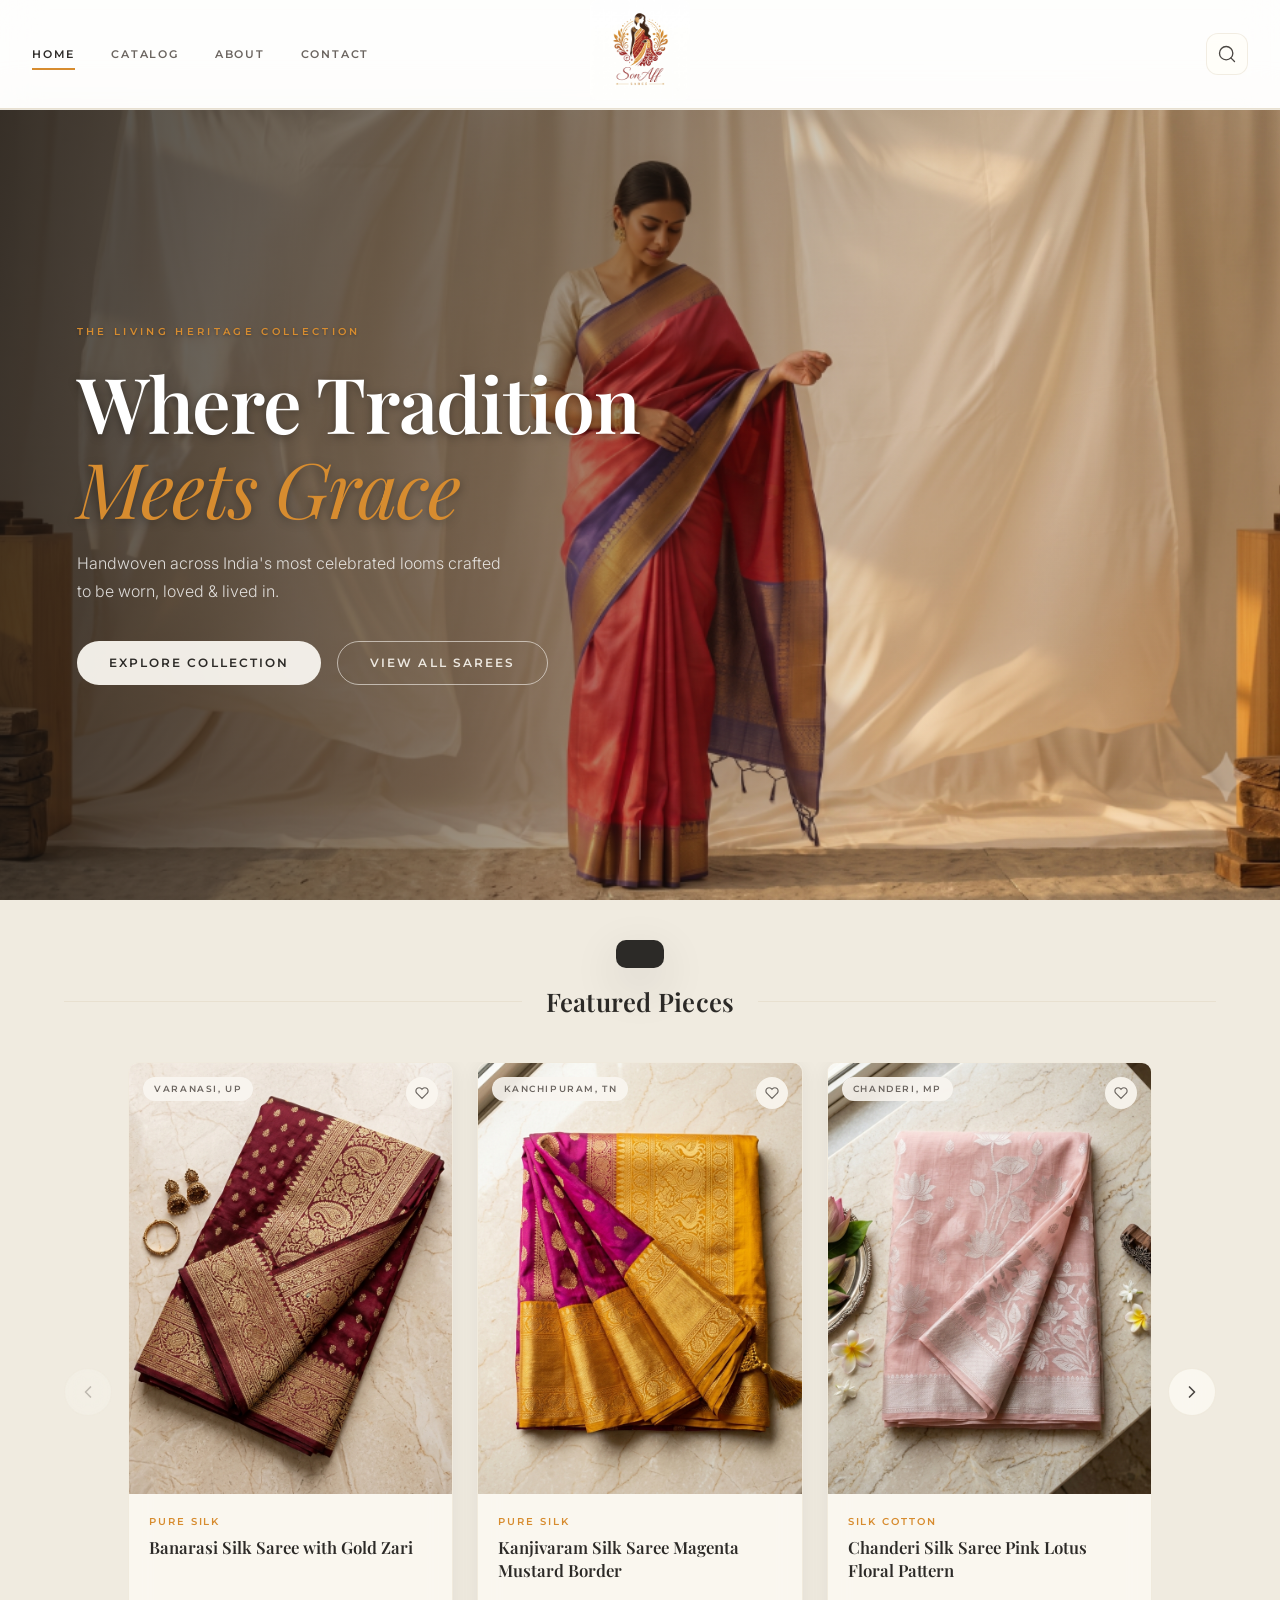
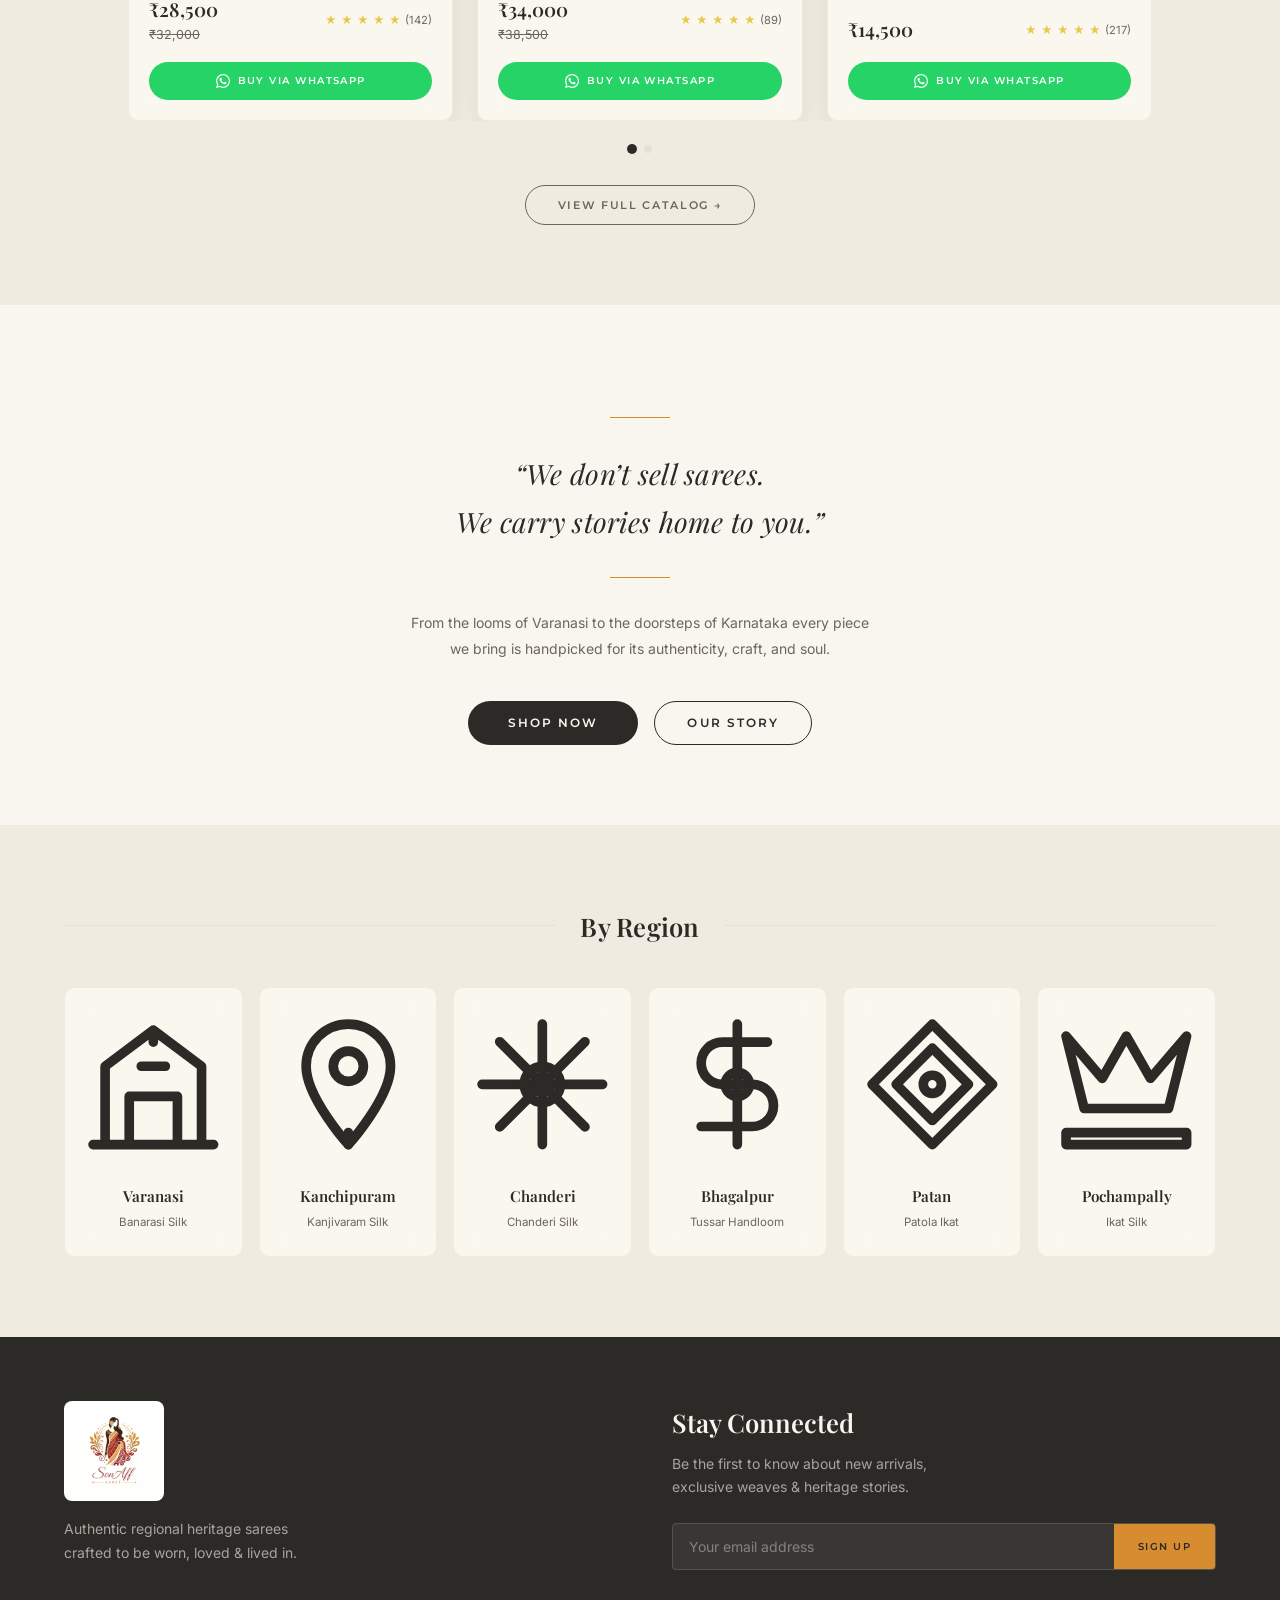
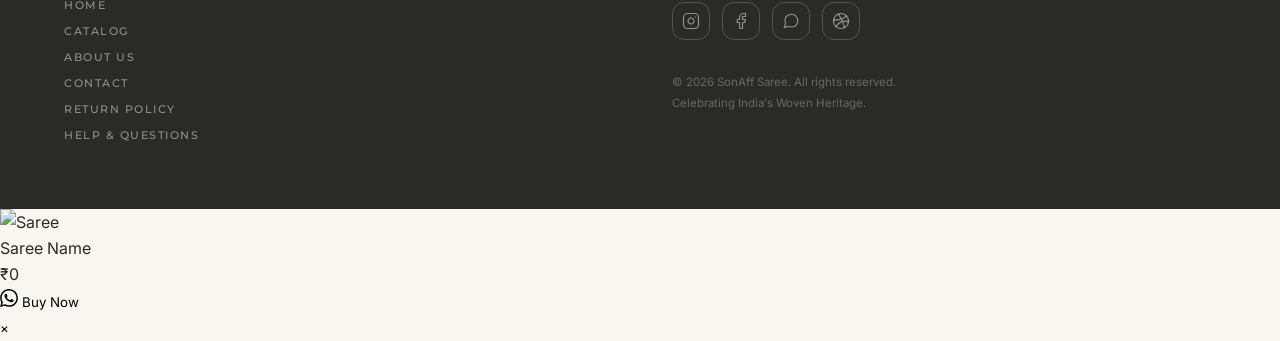
==== commit 4fe0fdbe: "chore: update website assets and icons" ====
--- a/index.html
+++ b/index.html
@@ -168,32 +168,56 @@
       </div>
       <div class="regions-grid">
         <div class="region-card fade-up" onclick="showView('catalog', event)">
-          <div class="region-icon">🏛️</div>
+          <div class="region-icon">
+            <svg viewBox="0 0 24 24" fill="none" stroke="currentColor" stroke-width="1.6" stroke-linecap="round" stroke-linejoin="round">
+              <path d="M2 22h20M4 22V9l8-6 8 6v13M8 22v-8h8v8M10 9h4M12 3v2"/>
+            </svg>
+          </div>
           <div class="region-name">Varanasi</div>
           <div class="region-saree">Banarasi Silk</div>
         </div>
         <div class="region-card fade-up" onclick="showView('catalog', event)">
-          <div class="region-icon">🌺</div>
+          <div class="region-icon">
+            <svg viewBox="0 0 24 24" fill="none" stroke="currentColor" stroke-width="1.6" stroke-linecap="round" stroke-linejoin="round">
+              <path d="M12 2a7 7 0 0 0-7 7c0 5.25 7 13 7 13s7-7.75 7-13a7 7 0 0 0-7-7z"/><circle cx="12" cy="9" r="2.5"/><path d="M12 22v-2"/>
+            </svg>
+          </div>
           <div class="region-name">Kanchipuram</div>
           <div class="region-saree">Kanjivaram Silk</div>
         </div>
         <div class="region-card fade-up" onclick="showView('catalog', event)">
-          <div class="region-icon">🌸</div>
+          <div class="region-icon">
+            <svg viewBox="0 0 24 24" fill="none" stroke="currentColor" stroke-width="1.6" stroke-linecap="round" stroke-linejoin="round">
+              <path d="M12 2v20M2 12h20M4.93 4.93l14.14 14.14M4.93 19.07L19.07 4.93"/><circle cx="12" cy="12" r="3"/>
+            </svg>
+          </div>
           <div class="region-name">Chanderi</div>
           <div class="region-saree">Chanderi Silk</div>
         </div>
         <div class="region-card fade-up" onclick="showView('catalog', event)">
-          <div class="region-icon">🌿</div>
+          <div class="region-icon">
+            <svg viewBox="0 0 24 24" fill="none" stroke="currentColor" stroke-width="1.6" stroke-linecap="round" stroke-linejoin="round">
+              <path d="M12 2v20M17 5H9.5a3.5 3.5 0 0 0 0 7h5a3.5 3.5 0 0 1 0 7H6"/><circle cx="12" cy="12" r="2"/>
+            </svg>
+          </div>
           <div class="region-name">Bhagalpur</div>
           <div class="region-saree">Tussar Handloom</div>
         </div>
         <div class="region-card fade-up" onclick="showView('catalog', event)">
-          <div class="region-icon">🦚</div>
+          <div class="region-icon">
+            <svg viewBox="0 0 24 24" fill="none" stroke="currentColor" stroke-width="1.6" stroke-linecap="round" stroke-linejoin="round">
+              <polygon points="12 2 22 12 12 22 2 12"/><polygon points="12 6 18 12 12 18 6 12"/><circle cx="12" cy="12" r="1.5"/>
+            </svg>
+          </div>
           <div class="region-name">Patan</div>
           <div class="region-saree">Patola Ikat</div>
         </div>
         <div class="region-card fade-up" onclick="showView('catalog', event)">
-          <div class="region-icon">💎</div>
+          <div class="region-icon">
+            <svg viewBox="0 0 24 24" fill="none" stroke="currentColor" stroke-width="1.6" stroke-linecap="round" stroke-linejoin="round">
+              <path d="M2 4l3 12h14l3-12-6 7-4-7-4 7-6-7zm0 16h20v2H2z"/>
+            </svg>
+          </div>
           <div class="region-name">Pochampally</div>
           <div class="region-saree">Ikat Silk</div>
         </div>
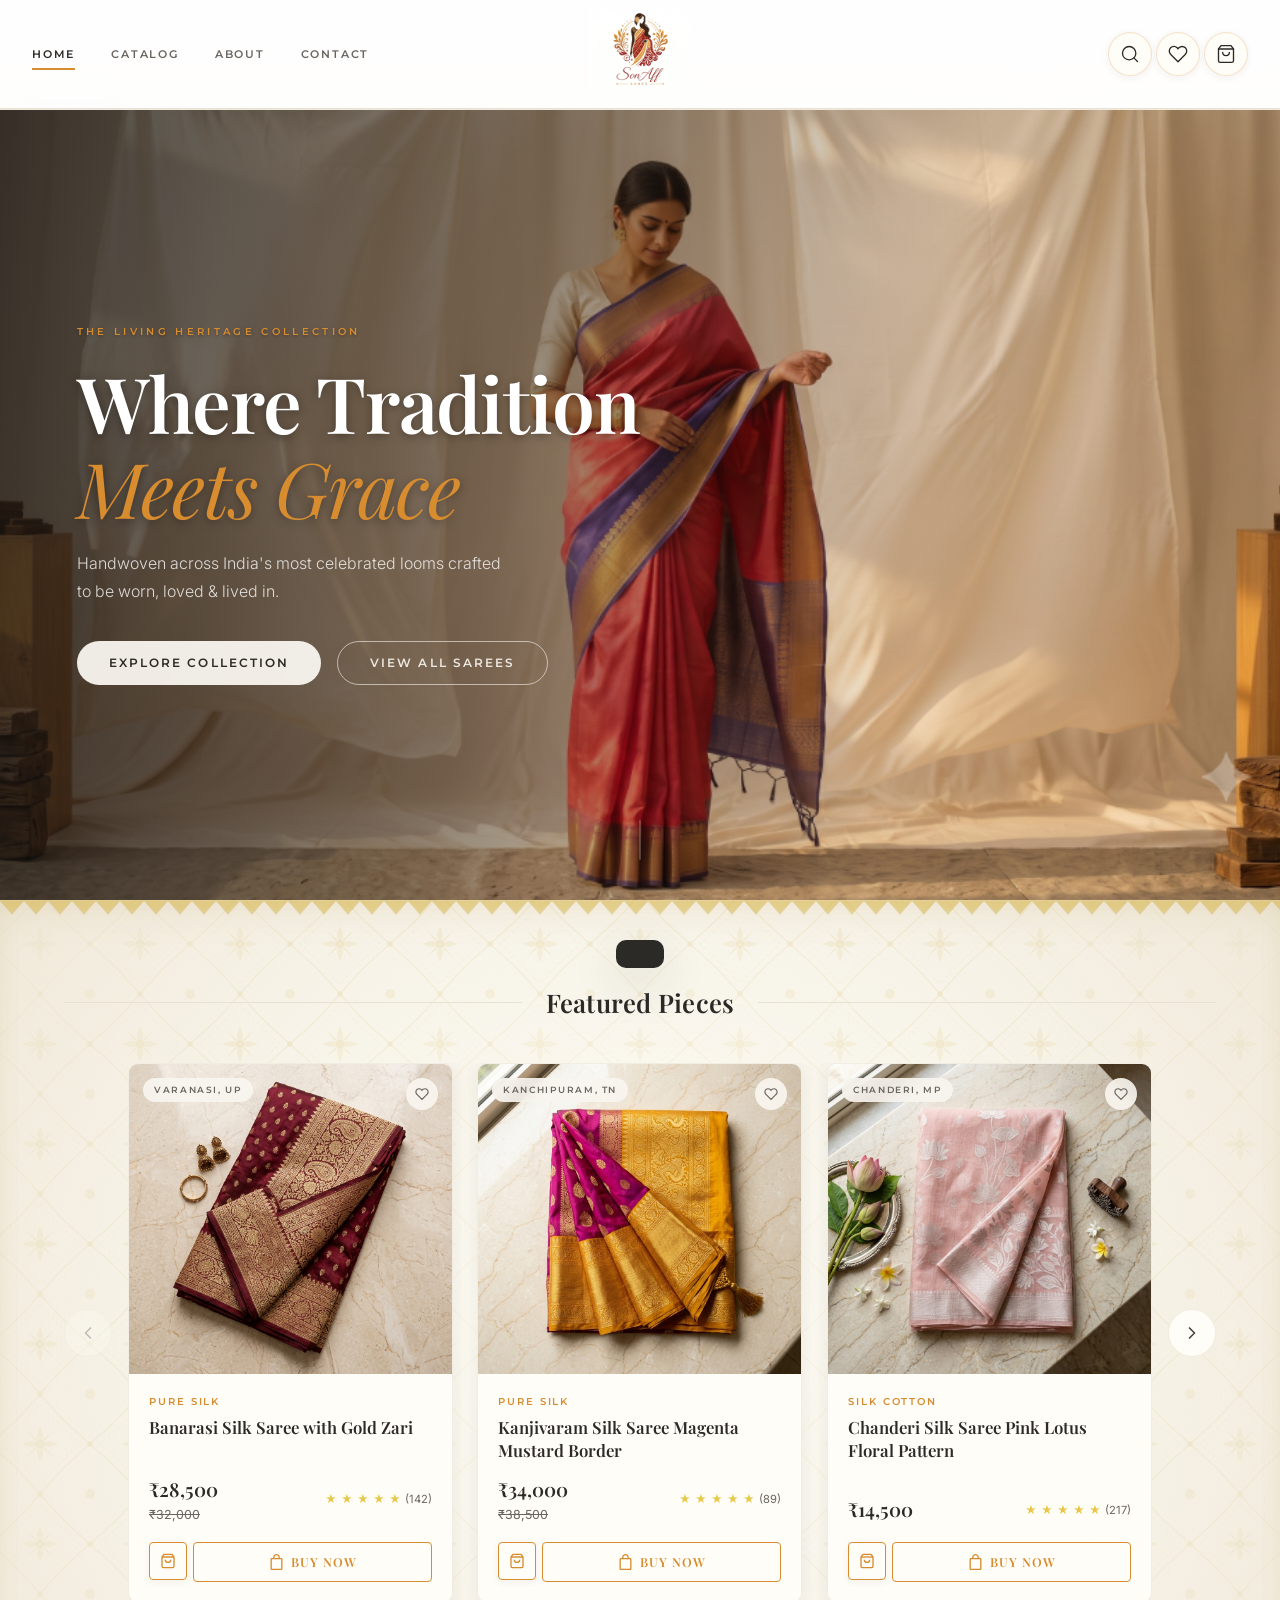
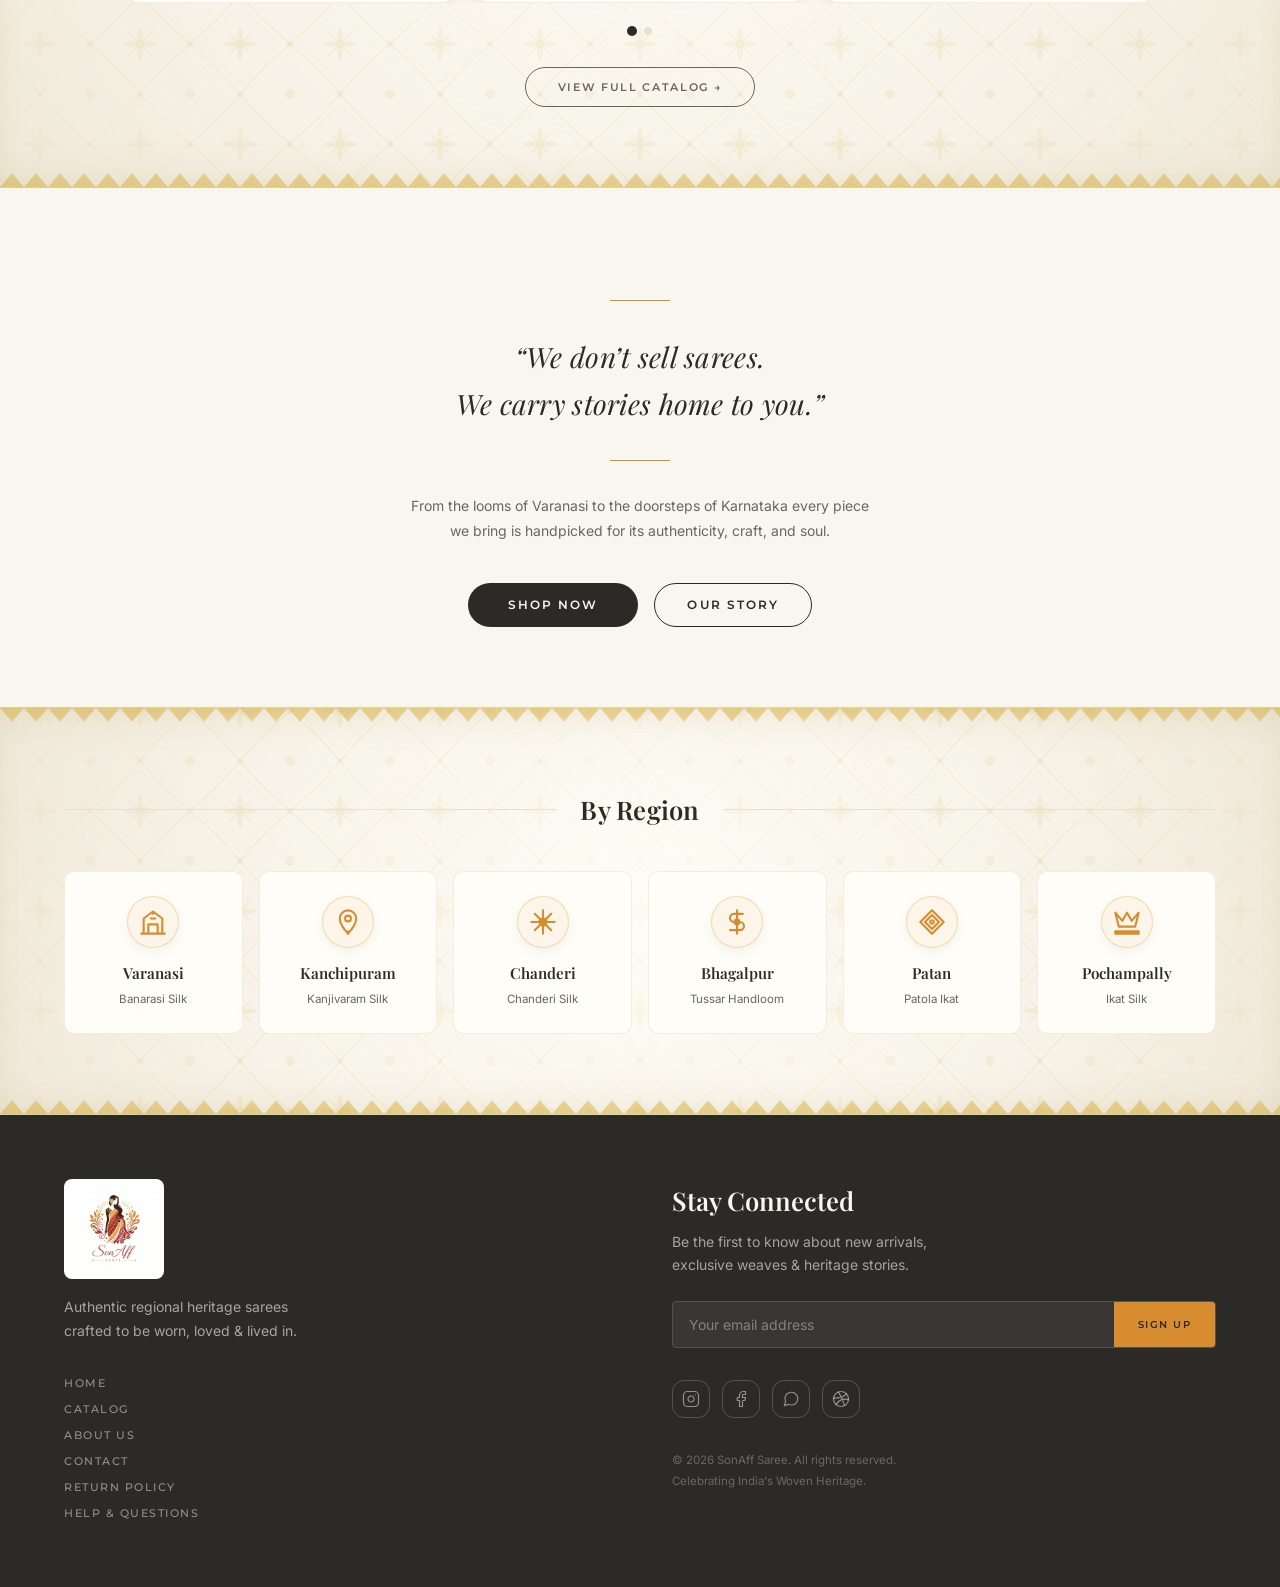
==== commit b3c36a58: "Implement persistent Cart & Wishlist system with luxury gold UI and WhatsApp order checkout" ====
--- a/index.html
+++ b/index.html
@@ -38,12 +38,24 @@
         </a>
       </div>
 
-      <!-- Right: Search only -->
+      <!-- Right: Search, Wishlist, Cart -->
       <div class="nav-right">
-        <button class="icon-btn" aria-label="Search" id="btn-search" onclick="toggleSearch()">
+        <button class="icon-btn" aria-label="Search" id="btn-search" onclick="toggleSearch()" title="Search">
           <svg width="20" height="20" viewBox="0 0 24 24" fill="none" stroke="currentColor" stroke-width="1.6" stroke-linecap="round" stroke-linejoin="round">
             <circle cx="11" cy="11" r="8"/><line x1="21" y1="21" x2="16.65" y2="16.65"/>
           </svg>
+        </button>
+        <button class="icon-btn" style="position:relative;" aria-label="Wishlist" id="btn-wishlist" onclick="openWishlistModal()" title="Saved Wishlist">
+          <svg width="20" height="20" viewBox="0 0 24 24" fill="none" stroke="currentColor" stroke-width="1.6">
+            <path d="M20.84 4.61a5.5 5.5 0 0 0-7.78 0L12 5.67l-1.06-1.06a5.5 5.5 0 0 0-7.78 7.78l1.06 1.06L12 21.23l7.78-7.78 1.06-1.06a5.5 5.5 0 0 0 0-7.78z"/>
+          </svg>
+          <span class="cart-badge hidden" id="wishlist-badge">0</span>
+        </button>
+        <button class="icon-btn" style="position:relative;" aria-label="Shopping Bag" id="btn-cart" onclick="toggleCartModal()" title="Shopping Bag">
+          <svg width="20" height="20" viewBox="0 0 24 24" fill="none" stroke="currentColor" stroke-width="1.6" stroke-linecap="round" stroke-linejoin="round">
+            <path d="M6 2L3 6v14a2 2 0 0 0 2 2h14a2 2 0 0 0 2-2V6l-3-4z"/><line x1="3" y1="6" x2="21" y2="6"/><path d="M16 10a4 4 0 0 1-8 0"/>
+          </svg>
+          <span class="cart-badge hidden" id="cart-badge">0</span>
         </button>
         <!-- Mobile Hamburger  animated to X -->
         <button class="icon-btn mobile-menu-btn" aria-label="Menu" id="btn-mobile-menu" onclick="toggleMobileMenu()">
@@ -534,14 +546,6 @@
             <div class="about-stat">
               <div class="about-stat-number">&infin;</div>
               <div class="about-stat-label">Stories Worn</div>
-            </div>
-          </div>
-          <div class="about-badge">
-            <span class="about-badge-icon" style="color:var(--gold);">
-              <svg width="28" height="28" viewBox="0 0 24 24" fill="none" stroke="currentColor" stroke-width="1.8" stroke-linecap="round" stroke-linejoin="round"><path d="M22 2L11 13"/><path d="M22 2l-7 20-4-9-9-4 20-7z"/></svg>
-            </span>
-            <p>Every saree is sourced directly  no middlemen, no compromises on authenticity.</p>
-          </div>
         </div>
       </div>
     </section>
@@ -759,8 +763,8 @@
       </div>
     </div>
     <button class="btn-sticky-whatsapp" id="sticky-bar-btn">
-      <svg width="18" height="18" viewBox="0 0 24 24" fill="currentColor">
-        <path d="M17.472 14.382c-.297-.149-1.758-.867-2.03-.967-.273-.099-.471-.148-.67.15-.197.297-.767.966-.94 1.164-.173.199-.347.223-.644.075-.297-.15-1.255-.463-2.39-1.475-.883-.788-1.48-1.761-1.653-2.059-.173-.297-.018-.458.13-.606.134-.133.298-.347.446-.52.149-.174.198-.298.298-.497.099-.198.05-.371-.025-.52-.075-.149-.669-1.612-.916-2.207-.242-.579-.487-.5-.669-.51-.173-.008-.371-.01-.57-.01-.198 0-.52.074-.792.372-.272.297-1.04 1.016-1.04 2.479 0 1.462 1.065 2.875 1.213 3.074.149.198 2.096 3.2 5.077 4.487.709.306 1.262.489 1.694.625.712.227 1.36.195 1.871.118.571-.085 1.758-.719 2.006-1.413.248-.694.248-1.289.173-1.413-.074-.124-.272-.198-.57-.347m-5.421 7.403h-.004a9.87 9.87 0 0 1-5.031-1.378l-.361-.214-3.741.982.998-3.648-.235-.374a9.86 9.86 0 0 1-1.51-5.26c.001-5.45 4.436-9.884 9.888-9.884 2.64 0 5.122 1.03 6.988 2.898a9.825 9.825 0 0 1 2.893 6.994c-.003 5.45-4.437 9.884-9.885 9.884m8.413-18.297A11.815 11.815 0 0 0 12.05 0C5.495 0 .16 5.335.157 11.892c0 2.096.547 4.142 1.588 5.945L.057 24l6.305-1.654a11.882 11.882 0 0 0 5.683 1.448h.005c6.554 0 11.89-5.335 11.893-11.893a11.821 11.821 0 0 0-3.48-8.413Z"/>
+      <svg width="18" height="18" viewBox="2 12 20 24" fill="currentColor">
+        <path d="M7 18V17C7 14.2386 9.23858 12 12 12C14.7614 12 17 14.2386 17 17V18H19C20.1046 18 21 18.8954 21 20V34C21 35.1046 20.1046 36 19 36H5C3.89543 36 3 35.1046 3 34V20C3 18.8954 3.89543 18 5 18H7ZM9 18H15V17C15 15.3431 13.6569 14 12 14C10.3431 14 9 15.3431 9 17V18ZM5 20V34H19V20H5Z"/>
       </svg>
       Buy Now
     </button>
@@ -776,6 +780,51 @@
     </div>
   </div>
 
+  <!-- ======================================
+       CART DRAWER MODAL
+       ====================================== -->
+  <div class="cart-modal-overlay" id="cart-modal" onclick="closeCartModal(event)">
+    <div class="cart-drawer-content" onclick="event.stopPropagation()">
+      <div class="cart-drawer-header">
+        <h3 class="cart-drawer-title">
+          <svg width="22" height="22" viewBox="0 0 24 24" fill="none" stroke="currentColor" stroke-width="1.8"><path d="M6 2L3 6v14a2 2 0 0 0 2 2h14a2 2 0 0 0 2-2V6l-3-4z"/><line x1="3" y1="6" x2="21" y2="6"/><path d="M16 10a4 4 0 0 1-8 0"/></svg>
+          Your Shopping Bag <span id="cart-drawer-count">(0)</span>
+        </h3>
+        <button class="quickview-close-btn" onclick="closeCartModal()" aria-label="Close cart">&times;</button>
+      </div>
+      <div class="cart-drawer-body" id="cart-drawer-body"></div>
+      <div class="cart-drawer-footer" id="cart-drawer-footer">
+        <div class="cart-summary-row">
+          <span>Estimated Total:</span>
+          <strong class="cart-total-price" id="cart-total-price">₹0</strong>
+        </div>
+        <button class="btn-cart-checkout" onclick="checkoutCartViaWhatsApp()">
+          <svg width="22" height="24" viewBox="2 12 20 24" fill="currentColor">
+            <path d="M7 18V17C7 14.2386 9.23858 12 12 12C14.7614 12 17 14.2386 17 17V18H19C20.1046 18 21 18.8954 21 20V34C21 35.1046 20.1046 36 19 36H5C3.89543 36 3 35.1046 3 34V20C3 18.8954 3.89543 18 5 18H7ZM9 18H15V17C15 15.3431 13.6569 14 12 14C10.3431 14 9 15.3431 9 17V18ZM5 20V34H19V20H5Z"/>
+          </svg>
+          <span>BUY NOW VIA WHATSAPP</span>
+        </button>
+        <p class="cart-checkout-note">💬 Sends your complete order directly to our master weavers on WhatsApp.</p>
+      </div>
+    </div>
+  </div>
+
+  <!-- ======================================
+       WISHLIST DRAWER MODAL
+       ====================================== -->
+  <div class="cart-modal-overlay" id="wishlist-modal" onclick="closeWishlistModal(event)">
+    <div class="cart-drawer-content" onclick="event.stopPropagation()">
+      <div class="cart-drawer-header">
+        <h3 class="cart-drawer-title">
+          <svg width="22" height="22" viewBox="0 0 24 24" fill="currentColor" stroke="currentColor" stroke-width="1.8"><path d="M20.84 4.61a5.5 5.5 0 0 0-7.78 0L12 5.67l-1.06-1.06a5.5 5.5 0 0 0-7.78 7.78l1.06 1.06L12 21.23l7.78-7.78 1.06-1.06a5.5 5.5 0 0 0 0-7.78z"/></svg>
+          Saved Wishlist <span id="wishlist-drawer-count">(0)</span>
+        </h3>
+        <button class="quickview-close-btn" onclick="closeWishlistModal()" aria-label="Close wishlist">&times;</button>
+      </div>
+      <div class="cart-drawer-body" id="wishlist-drawer-body"></div>
+    </div>
+  </div>
+
   <!-- Toast -->
   <div class="toast" id="toast" role="alert" aria-live="polite"></div>
   <!-- Mobile overlay -->
--- a/style.css
+++ b/style.css
@@ -3,7 +3,7 @@
    Master Stylesheet v3  Portfolio Design System Applied
    ============================================ */
 
-@import url('https://fonts.googleapis.com/css2?family=Playfair+Display:ital,wght@0,400;0,500;0,600;0,700;1,400;1,500&family=Inter:wght@300;400;500;600&family=Montserrat:wght@300;400;500;600&display=swap');
+@import url('https://fonts.googleapis.com/css2?family=Playfair+Display:ital,wght@0,400;0,500;0,600;0,700;1,400;1,500&family=Inter:wght@300;400;500;600&family=Montserrat:wght@300;400;500;600&display=swap&font-display=swap');
 
 /* ============================================
    CSS CUSTOM PROPERTIES
@@ -15,18 +15,21 @@
   --gold:           #D78C2F;
   --gold-light:     #D78C2F;
   --gold-deep:      #D78C2F;
+  --gold-dark:      #b8751a;
   --gold-muted:     #fdf5ea;
+  --crimson:        #a6192e;
   --charcoal:       #2C2A27;
   --charcoal-light: #4A4642;
   --charcoal-muted: #6B6560;
   --warm-white:     #FFFDF8;
+  --bg-main:        #F9F6F0;
   --whatsapp-green: #25D366;
   --whatsapp-dark:  #128C7E;
 
-  /* Glass / Blur system (from portfolio) */
-  --bg-card:        rgba(255, 253, 248, 0.65);
-  --bg-card-hover:  rgba(255, 253, 248, 0.88);
-  --nav-bg:         rgba(255, 255, 255, 0.82);
+  /* Glass / Blur system */
+  --bg-card:        rgba(255, 253, 248, 0.96);
+  --bg-card-hover:  #FFFFFF;
+  --nav-bg:         rgba(255, 255, 255, 0.88);
   --border-glass:   rgba(232, 224, 208, 0.55);
   --border-hover:   rgba(215, 140, 47, 0.45);
 
@@ -37,7 +40,7 @@
   --section-pad:        5rem 5%;
   --section-pad-mobile: 3rem 1.25rem;
 
-  /* Premium cubic-bezier transitions (from portfolio) */
+  /* Premium cubic-bezier transitions */
   --ease-out-expo:  cubic-bezier(0.16, 1, 0.3, 1);
   --ease-premium:   cubic-bezier(0.25, 0.46, 0.45, 0.94);
   --transition-fast: 0.18s var(--ease-premium);
@@ -209,18 +212,21 @@
   gap: 0.25rem;
 }
 .icon-btn {
-  width: 42px; height: 42px;
+  width: 44px; height: 44px;
   display: flex; align-items: center; justify-content: center;
-  border-radius: 12px;
-  border: 1px solid var(--border-glass);
-  background: var(--bg-card);
-  color: var(--charcoal-light);
+  border-radius: 50%;
+  border: 1px solid rgba(215, 140, 47, 0.25);
+  background: var(--warm-white);
+  color: var(--charcoal);
+  box-shadow: 0 2px 8px rgba(44, 42, 39, 0.06);
   transition: all var(--transition-fast);
 }
 .icon-btn:hover {
   border-color: var(--gold);
-  color: var(--charcoal);
+  background: var(--gold-muted);
+  color: var(--gold-dark);
   transform: translateY(-1px);
+  box-shadow: 0 4px 12px rgba(215, 140, 47, 0.15);
 }
 .mobile-menu-btn { display: none; }
 
@@ -331,11 +337,13 @@
   padding: 0.875rem 2rem; border-radius: 100px;
   transition: all var(--transition-med);
   position: relative; overflow: hidden;
+  z-index: 1; isolation: isolate;
 }
 .btn-primary::before {
   content: ''; position: absolute; inset: 0;
-  background: var(--gold-deep); transform: translateX(-101%);
+  background: var(--gold); transform: translateX(-101%);
   transition: transform var(--transition-med);
+  z-index: -1;
 }
 .btn-primary:hover::before { transform: translateX(0); }
 .btn-primary:hover { box-shadow: var(--shadow-md); transform: translateY(-2px) scale(1.02); }
@@ -349,7 +357,7 @@
   background: transparent;
   transition: all var(--transition-fast);
 }
-.btn-outline:hover { background: var(--charcoal); color: var(--cream); transform: translateY(-1px); }
+.btn-outline:hover { background: var(--gold); border-color: var(--gold); color: #fff; transform: translateY(-1px); }
 
 .btn-dark {
   display: inline-flex; align-items: center; justify-content: center;
@@ -396,7 +404,7 @@
   background: transparent;
   transition: all var(--transition-fast);
 }
-.btn-outline-dark:hover { border-color: var(--charcoal); color: var(--charcoal); background: var(--cream-dark); transform: translateY(-1px); }
+.btn-outline-dark:hover { border-color: var(--gold); color: #fff; background: var(--gold); transform: translateY(-1px); }
 
 .btn-whatsapp {
   display: inline-flex; align-items: center; justify-content: center;
@@ -542,10 +550,57 @@
 /* ============================================
    FEATURED SECTION + CAROUSEL
    ============================================ */
-.featured-section {
+.featured-section,
+.regions-section,
+.about-process-section {
   padding: var(--section-pad);
-  background: var(--cream-dark);
+  position: relative;
+  background-color: #f7f3e8;
+  background-image: 
+    radial-gradient(circle at 50% 50%, rgba(255, 253, 247, 0.9) 0%, rgba(247, 243, 232, 0.6) 60%, rgba(239, 232, 216, 0.9) 100%),
+    url("data:image/svg+xml,%3Csvg width='100' height='100' viewBox='0 0 100 100' xmlns='http://www.w3.org/2000/svg'%3E%3Cg fill='none' stroke='%23C9A227' stroke-width='1.2' stroke-opacity='0.28'%3E%3Cpath d='M50 0 C72 25 72 25 100 50 C72 75 72 75 50 100 C28 75 28 75 0 50 C28 25 28 25 50 0 Z'/%3E%3Cpath d='M50 10 C68 30 68 30 90 50 C68 70 68 70 50 90 C32 70 32 70 10 50 C32 30 32 30 50 10 Z' stroke-opacity='0.15' stroke-dasharray='3 3'/%3E%3C/g%3E%3Cg fill='%23C9A227' fill-opacity='0.25'%3E%3Cpath d='M50 32 C54 42 54 42 50 50 C46 42 46 42 50 32 Z'/%3E%3Cpath d='M50 68 C54 58 54 58 50 50 C46 58 46 58 50 68 Z'/%3E%3Cpath d='M32 50 C42 54 42 54 50 50 C42 46 42 46 32 50 Z'/%3E%3Cpath d='M68 50 C58 54 58 54 50 50 C58 46 58 46 68 50 Z'/%3E%3Cpath d='M37 37 C46 44 46 44 50 50 C44 46 44 46 37 37 Z'/%3E%3Cpath d='M63 63 C54 56 54 56 50 50 C56 54 56 54 63 63 Z'/%3E%3Cpath d='M63 37 C54 44 54 44 50 50 C56 46 56 46 63 37 Z'/%3E%3Cpath d='M37 63 C46 56 46 56 50 50 C44 54 44 54 37 63 Z'/%3E%3Ccircle cx='50' cy='50' r='4'/%3E%3Ccircle cx='50' cy='50' r='1.5' fill='%23fff'/%3E%3Ccircle cx='0' cy='0' r='5'/%3E%3Ccircle cx='100' cy='0' r='5'/%3E%3Ccircle cx='0' cy='100' r='5'/%3E%3Ccircle cx='100' cy='100' r='5'/%3E%3Ccircle cx='50' cy='0' r='3'/%3E%3Ccircle cx='100' cy='50' r='3'/%3E%3Ccircle cx='50' cy='100' r='3'/%3E%3Ccircle cx='0' cy='50' r='3'/%3E%3C/g%3E%3C/svg%3E");
+  background-size: 100% 100%, 100px 100px;
+  background-position: center, center;
   overflow: hidden;
+  border-top: 1px solid rgba(201, 162, 39, 0.4);
+  border-bottom: 1px solid rgba(201, 162, 39, 0.4);
+  box-shadow: inset 0 25px 45px -25px rgba(160, 125, 45, 0.18), inset 0 -25px 45px -25px rgba(160, 125, 45, 0.18);
+}
+.featured-section::before,
+.regions-section::before,
+.about-process-section::before {
+  content: '';
+  position: absolute;
+  top: 0; left: 0; right: 0;
+  height: 14px;
+  background-image: url("data:image/svg+xml,%3Csvg width='24' height='14' viewBox='0 0 24 14' xmlns='http://www.w3.org/2000/svg'%3E%3Cpath d='M0 0 L12 14 L24 0 Z' fill='%23C9A227' fill-opacity='0.35'/%3E%3Cpath d='M0 0 L12 11 L24 0 Z' fill='%23DFB841' fill-opacity='0.2'/%3E%3C/svg%3E");
+  background-repeat: repeat-x;
+  z-index: 1;
+  pointer-events: none;
+}
+.featured-section::after,
+.regions-section::after,
+.about-process-section::after {
+  content: '';
+  position: absolute;
+  bottom: 0; left: 0; right: 0;
+  height: 14px;
+  background-image: url("data:image/svg+xml,%3Csvg width='24' height='14' viewBox='0 0 24 14' xmlns='http://www.w3.org/2000/svg'%3E%3Cpath d='M0 14 L12 0 L24 14 Z' fill='%23C9A227' fill-opacity='0.35'/%3E%3Cpath d='M0 14 L12 3 L24 14 Z' fill='%23DFB841' fill-opacity='0.2'/%3E%3C/svg%3E");
+  background-repeat: repeat-x;
+  z-index: 1;
+  pointer-events: none;
+}
+.featured-section .section-header,
+.featured-section .carousel-wrapper,
+.featured-section .carousel-dots,
+.featured-section .view-all-wrap,
+.regions-section .section-header,
+.regions-section .regions-grid,
+.about-process-section .section-header,
+.about-process-section .about-process-inner,
+.about-process-section .about-process-steps {
+  position: relative;
+  z-index: 2;
 }
 
 .section-header {
@@ -646,8 +701,6 @@
    ============================================ */
 .product-card {
   background: var(--bg-card);
-  backdrop-filter: blur(12px);
-  -webkit-backdrop-filter: blur(12px);
   border: 1px solid var(--border-glass);
   border-radius: var(--radius-md);
   overflow: hidden;
@@ -657,16 +710,18 @@
               border-color var(--transition-med);
   display: flex; flex-direction: column;
   position: relative;
+  contain: layout style;
 }
 .product-card:hover {
-  transform: translateY(-6px) scale(1.01);
+  transform: translateY(-6px);
   box-shadow: var(--shadow-hover);
   border-color: var(--border-hover);
 }
 
 .product-img-wrap {
   position: relative; overflow: hidden;
-  aspect-ratio: 3/4; background: var(--cream-dark);
+  aspect-ratio: 1 / 1; background: var(--cream-dark);
+  max-height: 310px;
 }
 .product-img {
   width: 100%; height: 100%;
@@ -692,8 +747,8 @@
   color: var(--charcoal-muted); cursor: pointer; border: none;
   transition: all var(--transition-fast);
 }
-.product-wishlist-btn:hover { background: var(--cream); color: #C0392B; transform: scale(1.15); }
-.product-wishlist-btn.active { color: #C0392B; background: var(--cream); }
+.product-wishlist-btn:hover { background: var(--cream); color: var(--crimson); transform: scale(1.15); }
+.product-wishlist-btn.active { color: var(--crimson); background: var(--cream); }
 
 .product-info { padding: 1.25rem; display: flex; flex-direction: column; flex: 1; }
 .product-type {
@@ -717,14 +772,15 @@
 
 .btn-product-whatsapp {
   display: flex; align-items: center; justify-content: center;
-  gap: 0.5rem; width: 100%; padding: 0.75rem;
-  background: var(--whatsapp-green); color: #fff;
-  font-family: var(--font-mono); font-size: 0.65rem; font-weight: 600;
-  letter-spacing: 0.14em; text-transform: uppercase;
-  border-radius: 100px; border: none; cursor: pointer;
+  gap: 0.4rem; width: 100%; padding: 0.65rem 0.75rem;
+  background: transparent; color: var(--gold);
+  font-family: var(--font-serif); font-size: 0.78rem; font-weight: 600;
+  letter-spacing: 0.08em; text-transform: uppercase;
+  border-radius: 4px; border: 1.5px solid var(--gold); cursor: pointer;
+  box-shadow: none;
   transition: all var(--transition-fast);
 }
-.btn-product-whatsapp:hover { background: var(--whatsapp-dark); transform: translateY(-1px); box-shadow: 0 4px 16px rgba(37,211,102,0.3); }
+.btn-product-whatsapp:hover { background: var(--gold); color: #fff; transform: translateY(-1px); box-shadow: 0 4px 12px rgba(215, 140, 47, 0.25); }
 
 /* ============================================
    MANIFESTO
@@ -748,25 +804,54 @@
 /* ============================================
    REGIONS
    ============================================ */
-.regions-section { padding: var(--section-pad); background: var(--cream-dark); }
+.regions-section { /* background and padding styled jointly with .featured-section */ }
 .regions-grid {
   display: grid; grid-template-columns: repeat(6,1fr); gap: 1rem;
   max-width: 1200px; margin: 0 auto;
 }
 .region-card {
   background: var(--bg-card);
-  backdrop-filter: blur(12px);
-  -webkit-backdrop-filter: blur(12px);
   border: 1px solid var(--border-glass);
   border-radius: var(--radius-md); padding: 1.5rem 1rem;
   text-align: center; cursor: pointer;
-  transition: all var(--transition-med);
+  transition: transform var(--transition-med), box-shadow var(--transition-med), border-color var(--transition-med), background var(--transition-med);
 }
 .region-card:hover {
   background: var(--gold-muted); border-color: var(--gold);
   transform: translateY(-6px) scale(1.03); box-shadow: var(--shadow-md);
 }
-.region-icon { font-size: 2rem; margin-bottom: 0.75rem; display: block; }
+.region-icon {
+  width: 52px;
+  height: 52px;
+  margin: 0 auto 0.85rem;
+  display: flex;
+  align-items: center;
+  justify-content: center;
+  background: var(--gold-muted);
+  border: 1px solid rgba(212, 175, 55, 0.35);
+  border-radius: 50%;
+  box-shadow: 0 4px 12px rgba(0,0,0,0.05);
+  color: var(--gold);
+  transition: all var(--transition-med);
+}
+.region-card:hover .region-icon {
+  background: var(--gold);
+  border-color: var(--gold-light);
+  color: var(--charcoal);
+  transform: scale(1.1) rotate(5deg);
+  box-shadow: 0 6px 16px rgba(212, 175, 55, 0.3);
+}
+.region-icon svg {
+  width: 28px;
+  height: 28px;
+  stroke: var(--gold);
+  stroke-width: 1.8px;
+  fill: none;
+  transition: all var(--transition-med);
+}
+.region-card:hover .region-icon svg {
+  stroke: var(--charcoal);
+}
 .region-name { font-family: var(--font-serif); font-size: 0.95rem; font-weight: 600; color: var(--charcoal); margin-bottom: 0.25rem; }
 .region-saree { font-family: var(--font-sans); font-size: 0.72rem; color: var(--charcoal-muted); }
 
@@ -774,7 +859,7 @@
    PAGE BANNER
    ============================================ */
 .page-banner {
-  background: linear-gradient(135deg, #b0272a 0%, #982022 50%, #761416 100%);
+  background: linear-gradient(135deg, #a6192e 0%, #8e1426 50%, #6e0e1c 100%);
   padding: 5rem 5% 4rem; text-align: center; position: relative; overflow: hidden;
 }
 .page-banner::before {
@@ -794,22 +879,92 @@
 }
 
 /* ============================================
-   FILTER BAR
-   ============================================ */
-.filter-bar {
-  display: flex; align-items: center; gap: 0.75rem;
-  padding: 1.5rem 5%; max-width: 1400px; margin: 0 auto;
-  flex-wrap: wrap; border-bottom: 1px solid var(--cream-border);
-}
-.filter-btn {
-  font-family: var(--font-mono); font-size: 0.65rem; font-weight: 600;
-  letter-spacing: 0.16em; text-transform: uppercase;
-  color: var(--charcoal-muted); padding: 0.5rem 1.25rem;
-  border: 1.5px solid var(--cream-border); border-radius: 100px;
-  background: transparent; cursor: pointer; transition: all var(--transition-fast);
-}
-.filter-btn:hover { border-color: var(--charcoal-muted); color: var(--charcoal); transform: translateY(-1px); }
-.filter-btn.active { background: var(--charcoal); border-color: var(--charcoal); color: var(--cream); }
+   UNIFIED CATALOG TOOLBAR (Replaces Double Sliders)
+   ============================================ */
+.catalog-unified-toolbar {
+  background: var(--bg-card);
+  border: 1px solid var(--border-glass);
+  border-radius: var(--radius-md);
+  padding: 1rem 1.5rem;
+  margin-bottom: 2rem;
+  box-shadow: var(--shadow-sm);
+}
+.toolbar-top-row {
+  display: flex;
+  align-items: center;
+  justify-content: space-between;
+  flex-wrap: wrap;
+  gap: 1.25rem;
+}
+.category-tabs-wrap {
+  display: flex;
+  align-items: center;
+  gap: 1.5rem;
+  flex-wrap: wrap;
+}
+.cat-tab {
+  font-family: var(--font-mono);
+  font-size: 0.72rem;
+  font-weight: 600;
+  letter-spacing: 0.16em;
+  text-transform: uppercase;
+  color: var(--charcoal-muted);
+  padding: 0.5rem 0.25rem;
+  border: none;
+  border-bottom: 2px solid transparent;
+  background: transparent;
+  cursor: pointer;
+  transition: all var(--transition-fast);
+}
+.cat-tab:hover {
+  color: var(--charcoal);
+  border-bottom-color: var(--gold-muted);
+}
+.cat-tab.active {
+  color: var(--crimson);
+  border-bottom-color: var(--crimson);
+  font-weight: 700;
+}
+.toolbar-actions {
+  display: flex;
+  align-items: center;
+  gap: 1.25rem;
+  flex-wrap: wrap;
+}
+.toolbar-select-wrap {
+  display: flex;
+  align-items: center;
+  gap: 0.5rem;
+}
+.toolbar-label {
+  font-family: var(--font-sans);
+  font-size: 0.78rem;
+  color: var(--charcoal-muted);
+  font-weight: 600;
+  text-transform: uppercase;
+  letter-spacing: 0.05em;
+}
+.toolbar-select {
+  background: var(--bg-main);
+  border: 1px solid var(--cream-border);
+  border-radius: 6px;
+  padding: 0.4rem 2rem 0.4rem 0.75rem;
+  font-family: var(--font-sans);
+  font-size: 0.82rem;
+  color: var(--charcoal);
+  font-weight: 500;
+  cursor: pointer;
+  outline: none;
+  transition: all 0.2s ease;
+  appearance: none;
+  background-image: url("data:image/svg+xml,%3Csvg width='12' height='8' viewBox='0 0 12 8' fill='none' xmlns='http://www.w3.org/2000/svg'%3E%3Cpath d='M1 1.5L6 6.5L11 1.5' stroke='%237a7670' stroke-width='1.5' stroke-linecap='round' stroke-linejoin='round'/%3E%3C/svg%3E");
+  background-repeat: no-repeat;
+  background-position: right 0.6rem center;
+}
+.toolbar-select:focus, .toolbar-select:hover {
+  border-color: var(--gold);
+  box-shadow: 0 0 0 3px rgba(212, 175, 55, 0.12);
+}
 
 /* ============================================
    CATALOG
@@ -834,8 +989,7 @@
 .form-input, .form-textarea {
   width: 100%; padding: 0.875rem 1rem;
   border: 1.5px solid var(--cream-border); border-radius: var(--radius-sm);
-  background: var(--bg-card);
-  backdrop-filter: blur(8px);
+  background: var(--warm-white);
   color: var(--charcoal); font-size: 0.9rem;
   outline: none; resize: vertical;
   transition: border-color var(--transition-fast), box-shadow var(--transition-fast), background var(--transition-fast);
@@ -1277,7 +1431,7 @@
 
 /* ── How We Work ── */
 .about-process-section {
-  background: var(--cream-dark);
+  /* background styled jointly with .featured-section and .regions-section */
   padding: 5rem 5%;
 }
 .about-process-inner { max-width: 1100px; margin: 0 auto; }
@@ -1420,7 +1574,7 @@
 
 /* ── CTA Strip ── */
 .about-cta-section {
-  background: linear-gradient(135deg, var(--gold-muted) 0%, var(--gold-light) 60%, var(--gold) 100%);
+  background: linear-gradient(135deg, #fdf5ea 0%, #f0c96a 60%, var(--gold) 100%);
   padding: 5rem 5%;
   text-align: center;
 }
@@ -1500,7 +1654,7 @@
   transition: all 0.2s ease;
 }
 .btn-back:hover {
-  background: var(--gold-light);
+  background: var(--gold-muted);
   border-color: var(--gold);
   color: var(--gold-dark);
   transform: translateX(-3px);
@@ -1520,7 +1674,7 @@
 /* Two Column Layout */
 .product-detail-layout {
   display: grid;
-  grid-template-columns: 1.15fr 0.85fr;
+  grid-template-columns: 0.92fr 1.08fr;
   gap: 3.5rem;
   margin-bottom: 5rem;
   align-items: start;
@@ -1538,28 +1692,111 @@
   background: var(--warm-white);
   box-shadow: 0 10px 30px rgba(44, 42, 39, 0.08);
   border: 1px solid rgba(212, 175, 55, 0.15);
-  aspect-ratio: 3 / 4;
-  margin-bottom: 1rem;
+  height: 520px;
+  max-height: 65vh;
+  width: 100%;
+  margin-bottom: 0.75rem;
+  display: flex;
+  align-items: center;
+  justify-content: center;
 }
 .detail-main-img {
   width: 100%;
   height: 100%;
   object-fit: cover;
-  transition: transform 0.5s ease;
+  transition: transform 0.5s ease, opacity 0.2s ease;
 }
 .main-image-wrap:hover .detail-main-img {
-  transform: scale(1.03);
-}
-
+  transform: scale(1.02);
+}
+
+/* Gallery Side Navigation Buttons on Main Image */
+.gallery-nav-btn {
+  position: absolute;
+  top: 50%;
+  transform: translateY(-50%);
+  width: 40px;
+  height: 40px;
+  border-radius: 50%;
+  background: rgba(255, 253, 248, 0.88);
+  backdrop-filter: blur(8px);
+  -webkit-backdrop-filter: blur(8px);
+  border: 1px solid rgba(212, 175, 55, 0.4);
+  color: var(--charcoal);
+  display: flex;
+  align-items: center;
+  justify-content: center;
+  cursor: pointer;
+  z-index: 5;
+  transition: all 0.25s ease;
+  opacity: 0.85;
+  box-shadow: 0 4px 12px rgba(0,0,0,0.12);
+}
+.gallery-nav-btn:hover {
+  background: var(--gold);
+  border-color: var(--gold);
+  color: #fff;
+  opacity: 1;
+  transform: translateY(-50%) scale(1.08);
+}
+.gallery-nav-btn.prev-btn { left: 12px; }
+.gallery-nav-btn.next-btn { right: 12px; }
+
+.gallery-counter {
+  position: absolute;
+  bottom: 12px;
+  right: 12px;
+  background: rgba(44, 42, 39, 0.75);
+  backdrop-filter: blur(6px);
+  color: #fff;
+  font-family: var(--font-mono);
+  font-size: 0.7rem;
+  padding: 0.25rem 0.65rem;
+  border-radius: 20px;
+  letter-spacing: 0.08em;
+  z-index: 5;
+}
+
+/* Scrollable Thumbnail Strip with Side Arrows */
+.gallery-carousel-container {
+  display: flex;
+  align-items: center;
+  gap: 0.5rem;
+  position: relative;
+}
+.thumb-scroll-btn {
+  flex: 0 0 30px;
+  height: 64px;
+  border-radius: 6px;
+  background: var(--warm-white);
+  border: 1px solid rgba(212, 175, 55, 0.25);
+  color: var(--charcoal-muted);
+  display: flex;
+  align-items: center;
+  justify-content: center;
+  cursor: pointer;
+  transition: all 0.2s ease;
+}
+.thumb-scroll-btn:hover {
+  background: var(--gold-muted);
+  border-color: var(--gold);
+  color: var(--charcoal);
+}
 .product-gallery-thumbs {
   display: flex;
-  gap: 0.75rem;
+  gap: 0.6rem;
   overflow-x: auto;
-  padding-bottom: 0.5rem;
+  scroll-behavior: smooth;
+  flex: 1;
+  padding: 0.25rem 0;
+  scrollbar-width: none;
+}
+.product-gallery-thumbs::-webkit-scrollbar {
+  display: none;
 }
 .thumb-btn {
-  flex: 0 0 80px;
-  height: 106px;
+  flex: 0 0 68px;
+  height: 86px;
   border-radius: 6px;
   overflow: hidden;
   border: 2px solid transparent;
@@ -1567,15 +1804,16 @@
   cursor: pointer;
   padding: 0;
   transition: all 0.2s ease;
-  opacity: 0.7;
+  opacity: 0.65;
 }
 .thumb-btn:hover {
-  opacity: 1;
+  opacity: 0.95;
 }
 .thumb-btn.active {
   border-color: var(--gold);
   opacity: 1;
   box-shadow: 0 4px 12px rgba(212, 175, 55, 0.25);
+  transform: scale(1.02);
 }
 .thumb-img {
   width: 100%;
@@ -1595,7 +1833,7 @@
   flex-wrap: wrap;
 }
 .detail-region-badge {
-  background: var(--gold-light);
+  background: var(--gold-muted);
   color: var(--gold-dark);
   border: 1px solid rgba(212, 175, 55, 0.4);
   font-size: 0.75rem;
@@ -1629,7 +1867,7 @@
   margin-bottom: 1.5rem;
 }
 .detail-stars {
-  color: #e6a817;
+  color: var(--gold);
   font-size: 1.1rem;
 }
 .detail-review-count {
@@ -1677,45 +1915,54 @@
 /* Heritage Specs Card */
 .product-specs-card {
   background: var(--warm-white);
-  border: 1px solid rgba(212, 175, 55, 0.25);
-  border-radius: 8px;
+  border: 1px solid rgba(215, 140, 47, 0.25);
+  border-radius: 12px;
   padding: 1.5rem;
   margin-bottom: 2.5rem;
+  box-shadow: 0 4px 15px rgba(44, 42, 39, 0.03);
 }
 .specs-title {
   font-family: var(--font-serif);
+  font-size: 1.15rem;
+  font-weight: 600;
+  color: var(--charcoal);
+  margin-bottom: 1.25rem;
+  display: flex;
+  align-items: center;
+  gap: 0.6rem;
+}
+.specs-grid {
+  display: flex;
+  flex-direction: column;
+  gap: 0.75rem;
+}
+.spec-item {
+  display: flex;
+  flex-direction: row;
+  align-items: center;
+  gap: 1rem;
+  font-size: 0.88rem;
+  font-weight: 500;
+  color: var(--charcoal);
+  background: var(--cream);
+  padding: 0.75rem 1rem;
+  border-radius: 8px;
+  border: 1px solid var(--cream-border);
+  line-height: 1.4;
+  text-align: left;
+}
+.spec-icon {
+  width: 36px;
+  height: 36px;
+  border-radius: 50%;
+  background: var(--gold-muted);
+  color: var(--gold-dark);
+  display: flex;
+  align-items: center;
+  justify-content: center;
   font-size: 1.1rem;
-  color: var(--charcoal);
-  margin-bottom: 1rem;
-  display: flex;
-  align-items: center;
-  gap: 0.5rem;
-}
-.specs-grid {
-  display: grid;
-  grid-template-columns: repeat(3, 1fr);
-  gap: 1rem;
-  text-align: center;
-}
-.spec-item {
-  display: flex;
-  flex-direction: column;
-  align-items: center;
-  gap: 0.4rem;
-  font-size: 0.8rem;
-  color: var(--charcoal-light);
-  line-height: 1.3;
-}
-.spec-icon {
-  width: 32px;
-  height: 32px;
-  border-radius: 50%;
-  background: var(--gold-light);
-  color: var(--gold-dark);
-  display: flex;
-  align-items: center;
-  justify-content: center;
-  margin-bottom: 0.2rem;
+  flex-shrink: 0;
+  border: 1px solid rgba(215, 140, 47, 0.2);
 }
 
 /* Detail Actions */
@@ -1729,22 +1976,27 @@
   align-items: center;
   justify-content: center;
   gap: 0.75rem;
-  background: linear-gradient(135deg, #1b7a43 0%, #25d366 100%);
-  color: #fff;
-  font-family: var(--font-sans);
-  font-size: 1.1rem;
+  background: transparent;
+  color: var(--gold);
+  font-family: var(--font-serif);
+  font-size: 0.95rem;
   font-weight: 600;
-  padding: 1rem 2rem;
+  letter-spacing: 0.08em;
+  text-transform: uppercase;
+  padding: 0.9rem 2rem;
   border-radius: 6px;
-  border: none;
+  border: 2px solid var(--gold);
   cursor: pointer;
-  box-shadow: 0 4px 15px rgba(37, 211, 102, 0.3);
+  box-shadow: none;
   transition: all 0.25s ease;
   text-decoration: none;
+  width: 100%;
 }
 .btn-detail-whatsapp:hover {
+  background: var(--gold);
+  color: #fff;
   transform: translateY(-2px);
-  box-shadow: 0 6px 20px rgba(37, 211, 102, 0.45);
+  box-shadow: 0 6px 20px rgba(215, 140, 47, 0.25);
 }
 
 .detail-secondary-actions {
@@ -1760,17 +2012,19 @@
   background: var(--warm-white);
   border: 1px solid rgba(44, 42, 39, 0.2);
   color: var(--charcoal);
-  font-family: var(--font-sans);
-  font-size: 0.95rem;
-  font-weight: 500;
+  font-family: var(--font-mono);
+  font-size: 0.7rem;
+  font-weight: 600;
+  letter-spacing: 0.12em;
+  text-transform: uppercase;
   padding: 0.75rem 1rem;
-  border-radius: 6px;
+  border-radius: 100px;
   cursor: pointer;
   transition: all 0.2s ease;
 }
 .btn-detail-wishlist:hover, .btn-detail-share:hover {
   border-color: var(--gold);
-  background: var(--gold-light);
+  background: var(--gold-muted);
   color: var(--gold-dark);
 }
 .btn-detail-wishlist.active {
@@ -1811,17 +2065,438 @@
   .detail-title {
     font-size: 1.8rem;
   }
-  .specs-grid {
-    grid-template-columns: repeat(3, 1fr);
-  }
 }
 
 @media (max-width: 600px) {
-  .specs-grid {
-    grid-template-columns: 1fr;
-    gap: 1.5rem;
-  }
   .detail-secondary-actions {
     flex-direction: column;
   }
 }
+
+/* ============================================
+   PHASE 2: ENHANCED GLASSMORPHISM NAVBAR
+   ============================================ */
+.site-header.scrolled {
+  background: rgba(250, 248, 245, 0.82) !important;
+  backdrop-filter: blur(16px) !important;
+  -webkit-backdrop-filter: blur(16px) !important;
+  border-bottom: 1px solid rgba(212, 175, 55, 0.25) !important;
+  box-shadow: 0 8px 32px rgba(44, 42, 39, 0.08) !important;
+}
+
+/* ============================================
+   PHASE 1: SHIMMERING GOLD SKELETON LOADERS
+   ============================================ */
+.skeleton-card {
+  background: var(--warm-white);
+  border: 1px solid rgba(212, 175, 55, 0.2);
+  border-radius: 8px;
+  overflow: hidden;
+  box-shadow: 0 4px 15px rgba(44, 42, 39, 0.05);
+  display: flex;
+  flex-direction: column;
+}
+.skeleton-img {
+  width: 100%;
+  aspect-ratio: 1 / 1;
+  max-height: 310px;
+  background: linear-gradient(90deg, #f3eedd 25%, #faf6ea 50%, #f3eedd 75%);
+  background-size: 200% 100%;
+  animation: goldShimmer 1.5s infinite linear;
+}
+.skeleton-body {
+  padding: 1.25rem;
+  display: flex;
+  flex-direction: column;
+  gap: 0.75rem;
+}
+.skeleton-line {
+  height: 14px;
+  border-radius: 4px;
+  background: linear-gradient(90deg, #eadebe 25%, #f4ebd6 50%, #eadebe 75%);
+  background-size: 200% 100%;
+  animation: goldShimmer 1.5s infinite linear;
+}
+.skeleton-line.short {
+  width: 40%;
+  height: 10px;
+}
+.skeleton-line.medium {
+  width: 70%;
+}
+.skeleton-btn {
+  height: 40px;
+  border-radius: 6px;
+  margin-top: 0.5rem;
+  background: linear-gradient(90deg, #dfd0a4 25%, #eedfba 50%, #dfd0a4 75%);
+  background-size: 200% 100%;
+  animation: goldShimmer 1.5s infinite linear;
+}
+
+@keyframes goldShimmer {
+  0% { background-position: 200% 0; }
+  100% { background-position: -200% 0; }
+}
+
+/* ============================================
+   PHASE 1: STICKY MOBILE WHATSAPP BAR
+   ============================================ */
+.sticky-mobile-bar {
+  display: none;
+  position: fixed;
+  bottom: 0;
+  left: 0;
+  right: 0;
+  background: var(--warm-white);
+  border-top: 1px solid rgba(212, 175, 55, 0.4);
+  box-shadow: 0 -4px 25px rgba(44, 42, 39, 0.18);
+  padding: 0.75rem 1rem;
+  z-index: 2000;
+  align-items: center;
+  justify-content: space-between;
+  gap: 1rem;
+}
+@media (max-width: 768px) {
+  #view-product:not(.hidden) ~ .sticky-mobile-bar,
+  body.viewing-product .sticky-mobile-bar {
+    display: flex;
+    animation: slideUpBar 0.3s ease-out;
+  }
+}
+@keyframes slideUpBar {
+  from { transform: translateY(100%); }
+  to { transform: translateY(0); }
+}
+.sticky-bar-info {
+  display: flex;
+  align-items: center;
+  gap: 0.75rem;
+  min-width: 0;
+  flex: 1;
+}
+.sticky-bar-img {
+  width: 44px;
+  height: 56px;
+  object-fit: cover;
+  border-radius: 4px;
+  border: 1px solid rgba(212, 175, 55, 0.3);
+  flex-shrink: 0;
+}
+.sticky-bar-title {
+  font-family: var(--font-serif);
+  font-size: 0.95rem;
+  font-weight: 600;
+  color: var(--charcoal);
+  white-space: nowrap;
+  overflow: hidden;
+  text-overflow: ellipsis;
+  max-width: 150px;
+}
+.sticky-bar-price {
+  font-family: var(--font-sans);
+  font-size: 0.9rem;
+  font-weight: 700;
+  color: var(--crimson);
+}
+.btn-sticky-whatsapp {
+  display: flex;
+  align-items: center;
+  justify-content: center;
+  gap: 0.5rem;
+  background: var(--gold);
+  color: #fff;
+  font-family: var(--font-serif);
+  font-size: 0.82rem;
+  font-weight: 600;
+  letter-spacing: 0.08em;
+  text-transform: uppercase;
+  padding: 0.75rem 1.25rem;
+  border-radius: 6px;
+  border: none;
+  cursor: pointer;
+  box-shadow: 0 2px 8px rgba(215, 140, 47, 0.3);
+  flex-shrink: 0;
+  transition: all 0.25s ease;
+}
+.btn-sticky-whatsapp:hover {
+  background: var(--gold-dark);
+  transform: translateY(-1px);
+}
+
+/* ============================================
+   PHASE 2: CATALOG QUICK-VIEW MODAL
+   ============================================ */
+.product-quickview-btn {
+  position: absolute;
+  top: 12px;
+  left: 12px;
+  background: rgba(250, 248, 245, 0.9);
+  backdrop-filter: blur(8px);
+  border: 1px solid rgba(212, 175, 55, 0.4);
+  color: var(--charcoal);
+  font-family: var(--font-sans);
+  font-size: 0.75rem;
+  font-weight: 600;
+  padding: 0.4rem 0.75rem;
+  border-radius: 20px;
+  display: flex;
+  align-items: center;
+  gap: 0.4rem;
+  cursor: pointer;
+  opacity: 0;
+  transform: translateY(-5px);
+  transition: all 0.25s ease;
+  z-index: 5;
+  box-shadow: 0 4px 12px rgba(44, 42, 39, 0.1);
+}
+.product-img-wrap:hover .product-quickview-btn {
+  opacity: 1;
+  transform: translateY(0);
+}
+.product-quickview-btn:hover {
+  background: var(--gold);
+  color: #fff;
+  border-color: var(--gold-dark);
+}
+
+.quickview-modal-overlay {
+  position: fixed;
+  top: 0;
+  left: 0;
+  right: 0;
+  bottom: 0;
+  background: rgba(44, 42, 39, 0.65);
+  backdrop-filter: blur(8px);
+  z-index: 3000;
+  display: flex;
+  align-items: center;
+  justify-content: center;
+  padding: 1.5rem;
+  opacity: 0;
+  pointer-events: none;
+  transition: opacity 0.3s ease;
+}
+.quickview-modal-overlay.active {
+  opacity: 1;
+  pointer-events: auto;
+}
+.quickview-modal-content {
+  background: var(--warm-white);
+  border: 1px solid var(--gold);
+  border-radius: 12px;
+  max-width: 800px;
+  width: 100%;
+  max-height: 90vh;
+  overflow-y: auto;
+  position: relative;
+  box-shadow: 0 20px 50px rgba(0, 0, 0, 0.3);
+  transform: scale(0.95);
+  transition: transform 0.3s ease;
+  padding: 2rem;
+  display: grid;
+  grid-template-columns: 1fr 1fr;
+  gap: 2rem;
+}
+.quickview-modal-overlay.active .quickview-modal-content {
+  transform: scale(1);
+}
+.quickview-close-btn {
+  position: absolute;
+  top: 1rem;
+  right: 1rem;
+  background: none;
+  border: none;
+  font-size: 1.5rem;
+  color: var(--charcoal-muted);
+  cursor: pointer;
+  line-height: 1;
+  padding: 0.5rem;
+  transition: color 0.2s ease;
+}
+.quickview-close-btn:hover {
+  color: var(--crimson);
+}
+
+@media (max-width: 768px) {
+  .quickview-modal-content {
+    grid-template-columns: 1fr;
+    padding: 1.5rem;
+  }
+}
+
+/* ============================================
+   PHASE 2: ADVANCED SORTING & REGION PILLS
+   ============================================ */
+.catalog-controls-bar {
+  display: flex;
+  align-items: center;
+  justify-content: space-between;
+  flex-wrap: wrap;
+  gap: 1rem;
+  margin-bottom: 1.5rem;
+  padding: 1rem 1.5rem;
+  background: var(--warm-white);
+  border: 1px solid rgba(212, 175, 55, 0.2);
+  border-radius: 8px;
+}
+.sort-select-wrap {
+  display: flex;
+  align-items: center;
+  gap: 0.5rem;
+}
+.sort-label {
+  font-family: var(--font-sans);
+  font-size: 0.85rem;
+  color: var(--charcoal-muted);
+  font-weight: 500;
+}
+.sort-select {
+  background: var(--bg-main);
+  border: 1px solid rgba(212, 175, 55, 0.4);
+  border-radius: 4px;
+  padding: 0.4rem 0.75rem;
+  font-family: var(--font-sans);
+  font-size: 0.85rem;
+  color: var(--charcoal);
+  cursor: pointer;
+  outline: none;
+}
+.sort-select:focus {
+  border-color: var(--gold);
+  box-shadow: 0 0 0 2px rgba(212, 175, 55, 0.15);
+}
+
+.region-pills-wrap {
+  display: flex;
+  align-items: center;
+  gap: 0.5rem;
+  flex-wrap: wrap;
+}
+.region-pill {
+  background: none;
+  border: 1px solid rgba(44, 42, 39, 0.15);
+  border-radius: 20px;
+  padding: 0.3rem 0.8rem;
+  font-family: var(--font-sans);
+  font-size: 0.8rem;
+  color: var(--charcoal-light);
+  cursor: pointer;
+  transition: all 0.2s ease;
+}
+.region-pill:hover {
+  border-color: var(--gold);
+  background: var(--gold-muted);
+  color: var(--gold-dark);
+}
+.region-pill.active {
+  background: var(--gold);
+  border-color: var(--gold);
+  color: #fff;
+  font-weight: 600;
+}
+
+/* ============================================
+   CART & WISHLIST DRAWER MODALS
+   ============================================ */
+.cart-modal-overlay {
+  position: fixed; top: 0; left: 0; width: 100%; height: 100%;
+  background: rgba(44, 42, 39, 0.65);
+  backdrop-filter: blur(5px);
+  z-index: 2000;
+  display: flex; justify-content: flex-end;
+  opacity: 0; pointer-events: none;
+  transition: opacity 0.3s var(--ease-premium);
+}
+.cart-modal-overlay.active {
+  opacity: 1; pointer-events: auto;
+}
+.cart-drawer-content {
+  width: 100%; max-width: 440px; height: 100%;
+  background: var(--warm-white);
+  box-shadow: -10px 0 40px rgba(0, 0, 0, 0.25);
+  display: flex; flex-direction: column;
+  transform: translateX(100%);
+  transition: transform 0.35s var(--ease-out-expo);
+}
+.cart-modal-overlay.active .cart-drawer-content {
+  transform: translateX(0);
+}
+.cart-drawer-header {
+  padding: 1.25rem 1.5rem;
+  border-bottom: 1px solid var(--border-glass);
+  display: flex; align-items: center; justify-content: space-between;
+  background: var(--cream);
+}
+.cart-drawer-title {
+  font-family: var(--font-serif); font-size: 1.2rem; font-weight: 600; color: var(--charcoal);
+  display: flex; align-items: center; gap: 0.6rem; margin: 0;
+}
+.cart-drawer-body {
+  flex: 1; overflow-y: auto; padding: 1.25rem;
+  display: flex; flex-direction: column; gap: 1rem;
+}
+.cart-item-card {
+  display: flex; gap: 1rem; padding: 0.85rem;
+  background: #fff; border: 1px solid var(--border-glass); border-radius: 8px;
+  position: relative; transition: all var(--transition-fast);
+}
+.cart-item-card:hover { border-color: var(--gold); box-shadow: 0 4px 12px rgba(44,42,39,0.05); }
+.cart-item-img {
+  width: 70px; height: 90px; object-fit: cover; border-radius: 6px; flex-shrink: 0;
+  background: var(--cream);
+}
+.cart-item-info {
+  flex: 1; display: flex; flex-direction: column; justify-content: space-between;
+}
+.cart-item-eyebrow { font-size: 0.65rem; font-weight: 700; color: var(--gold-dark); text-transform: uppercase; letter-spacing: 0.08em; }
+.cart-item-title { font-family: var(--font-serif); font-size: 0.95rem; font-weight: 600; color: var(--charcoal); margin: 0.2rem 0; line-height: 1.3; }
+.cart-item-price { font-size: 0.9rem; font-weight: 700; color: var(--crimson); }
+.cart-item-actions {
+  display: flex; align-items: center; justify-content: space-between; margin-top: 0.5rem;
+}
+.cart-qty-controls {
+  display: flex; align-items: center; border: 1px solid var(--border-glass); border-radius: 4px; background: var(--cream);
+}
+.cart-qty-btn {
+  width: 28px; height: 28px; display: flex; align-items: center; justify-content: center;
+  border: none; background: transparent; color: var(--charcoal); font-weight: 700; cursor: pointer;
+  transition: background var(--transition-fast);
+}
+.cart-qty-btn:hover { background: var(--gold-muted); color: var(--gold-dark); }
+.cart-qty-val { width: 28px; text-align: center; font-size: 0.85rem; font-weight: 600; color: var(--charcoal); }
+.cart-item-remove {
+  background: none; border: none; color: var(--charcoal-muted); cursor: pointer; padding: 0.2rem;
+  transition: color var(--transition-fast);
+}
+.cart-item-remove:hover { color: var(--crimson); }
+.cart-drawer-footer {
+  padding: 1.25rem 1.5rem; border-top: 1px solid var(--border-glass); background: var(--cream);
+}
+.cart-summary-row {
+  display: flex; justify-content: space-between; align-items: center; margin-bottom: 1rem;
+  font-size: 1.05rem; color: var(--charcoal);
+}
+.cart-total-price { font-size: 1.35rem; font-weight: 700; color: var(--crimson); }
+.btn-cart-checkout {
+  display: flex; align-items: center; justify-content: center; gap: 0.75rem; width: 100%;
+  background: transparent; color: var(--gold);
+  font-family: var(--font-serif); font-size: 0.9rem; font-weight: 600;
+  letter-spacing: 0.08em; text-transform: uppercase;
+  padding: 0.85rem 1.5rem; border-radius: 6px; border: 2px solid var(--gold);
+  cursor: pointer; transition: all 0.25s ease;
+}
+.btn-cart-checkout:hover { background: var(--gold); color: #fff; transform: translateY(-2px); box-shadow: 0 6px 20px rgba(215,140,47,0.25); }
+.cart-checkout-note { font-size: 0.75rem; color: var(--charcoal-muted); text-align: center; margin-top: 0.75rem; margin-bottom: 0; line-height: 1.4; }
+.cart-empty-state {
+  display: flex; flex-direction: column; align-items: center; justify-content: center;
+  text-align: center; padding: 3rem 1rem; color: var(--charcoal-muted); gap: 1rem;
+}
+.cart-empty-icon { width: 64px; height: 64px; border-radius: 50%; background: var(--gold-muted); color: var(--gold); display: flex; align-items: center; justify-content: center; font-size: 1.8rem; }
+.cart-empty-title { font-family: var(--font-serif); font-size: 1.2rem; font-weight: 600; color: var(--charcoal); margin: 0; }
+.cart-badge {
+  position: absolute; top: -3px; right: -3px; background: var(--crimson); color: #fff;
+  font-size: 0.65rem; font-weight: 700; min-width: 18px; height: 18px; border-radius: 9px;
+  display: flex; align-items: center; justify-content: center; padding: 0 4px;
+  border: 2px solid #fff; pointer-events: none;
+}
+.cart-badge.hidden { display: none !important; }
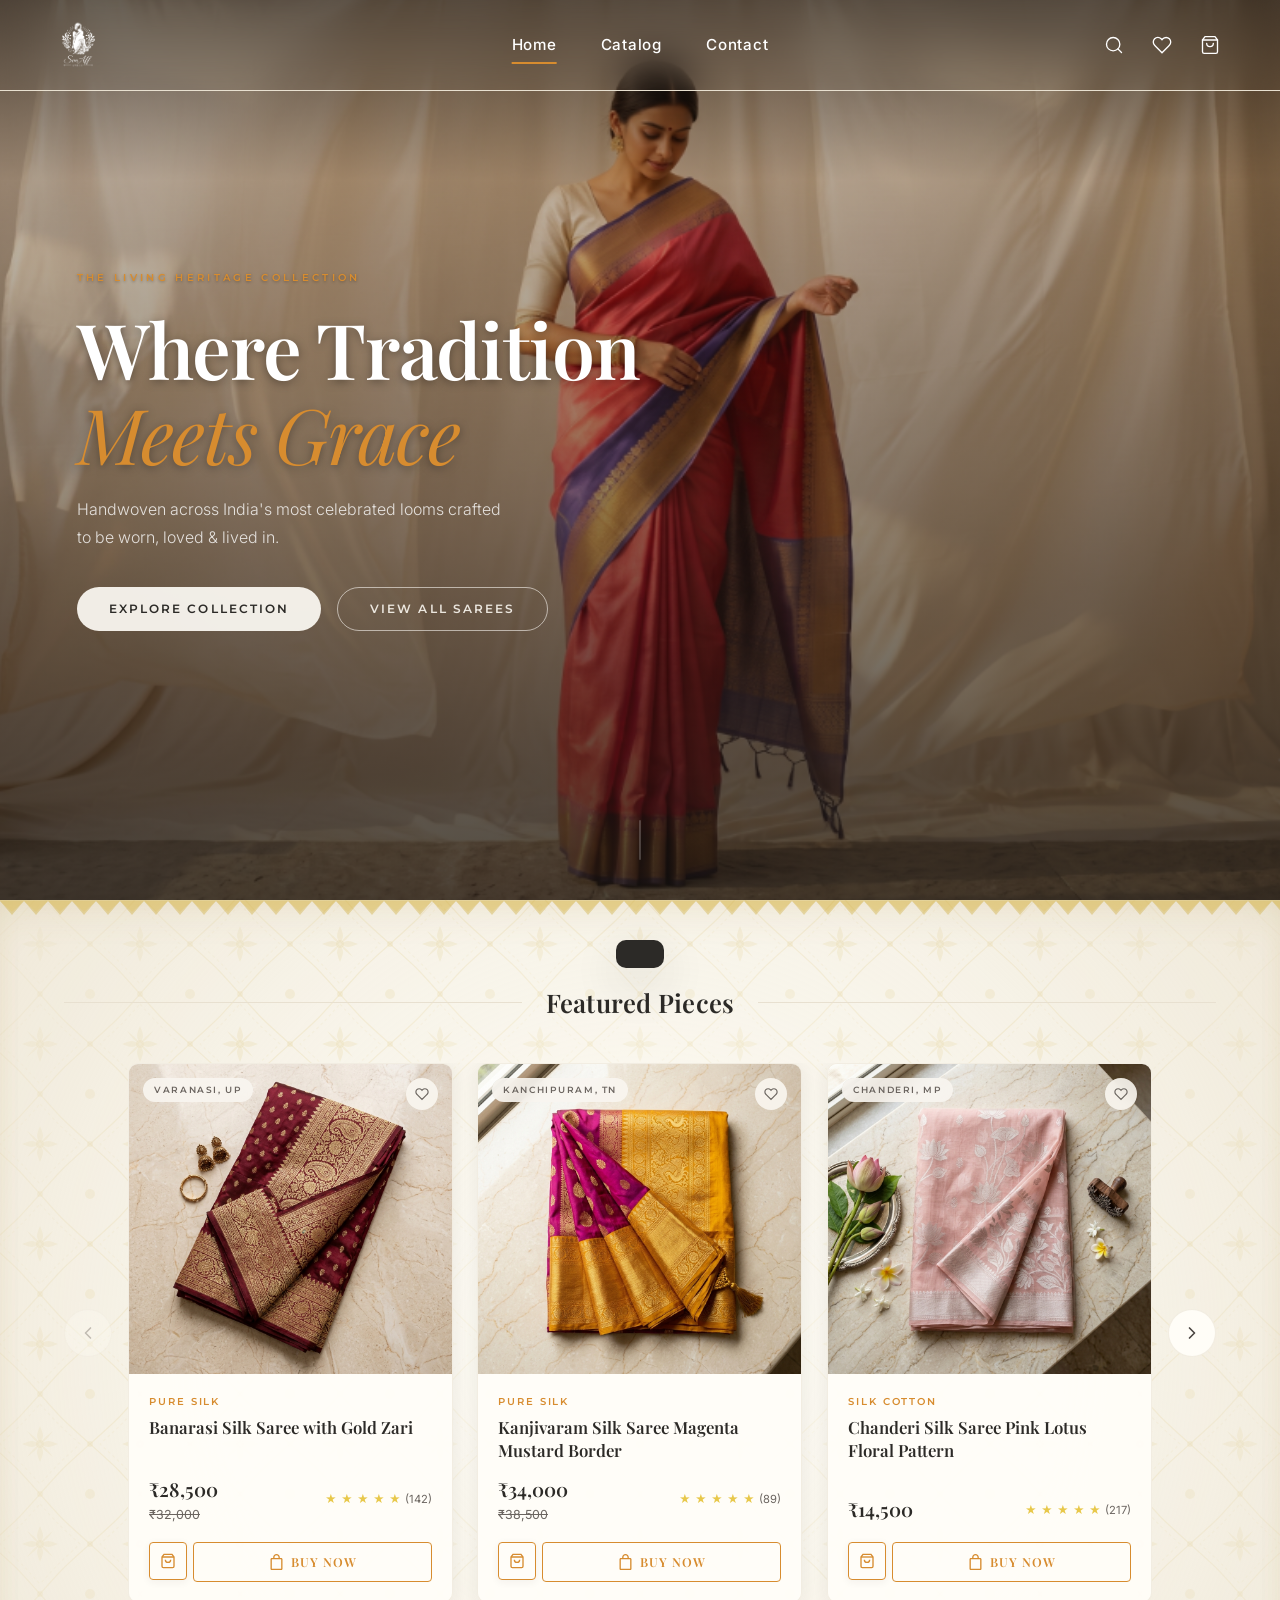
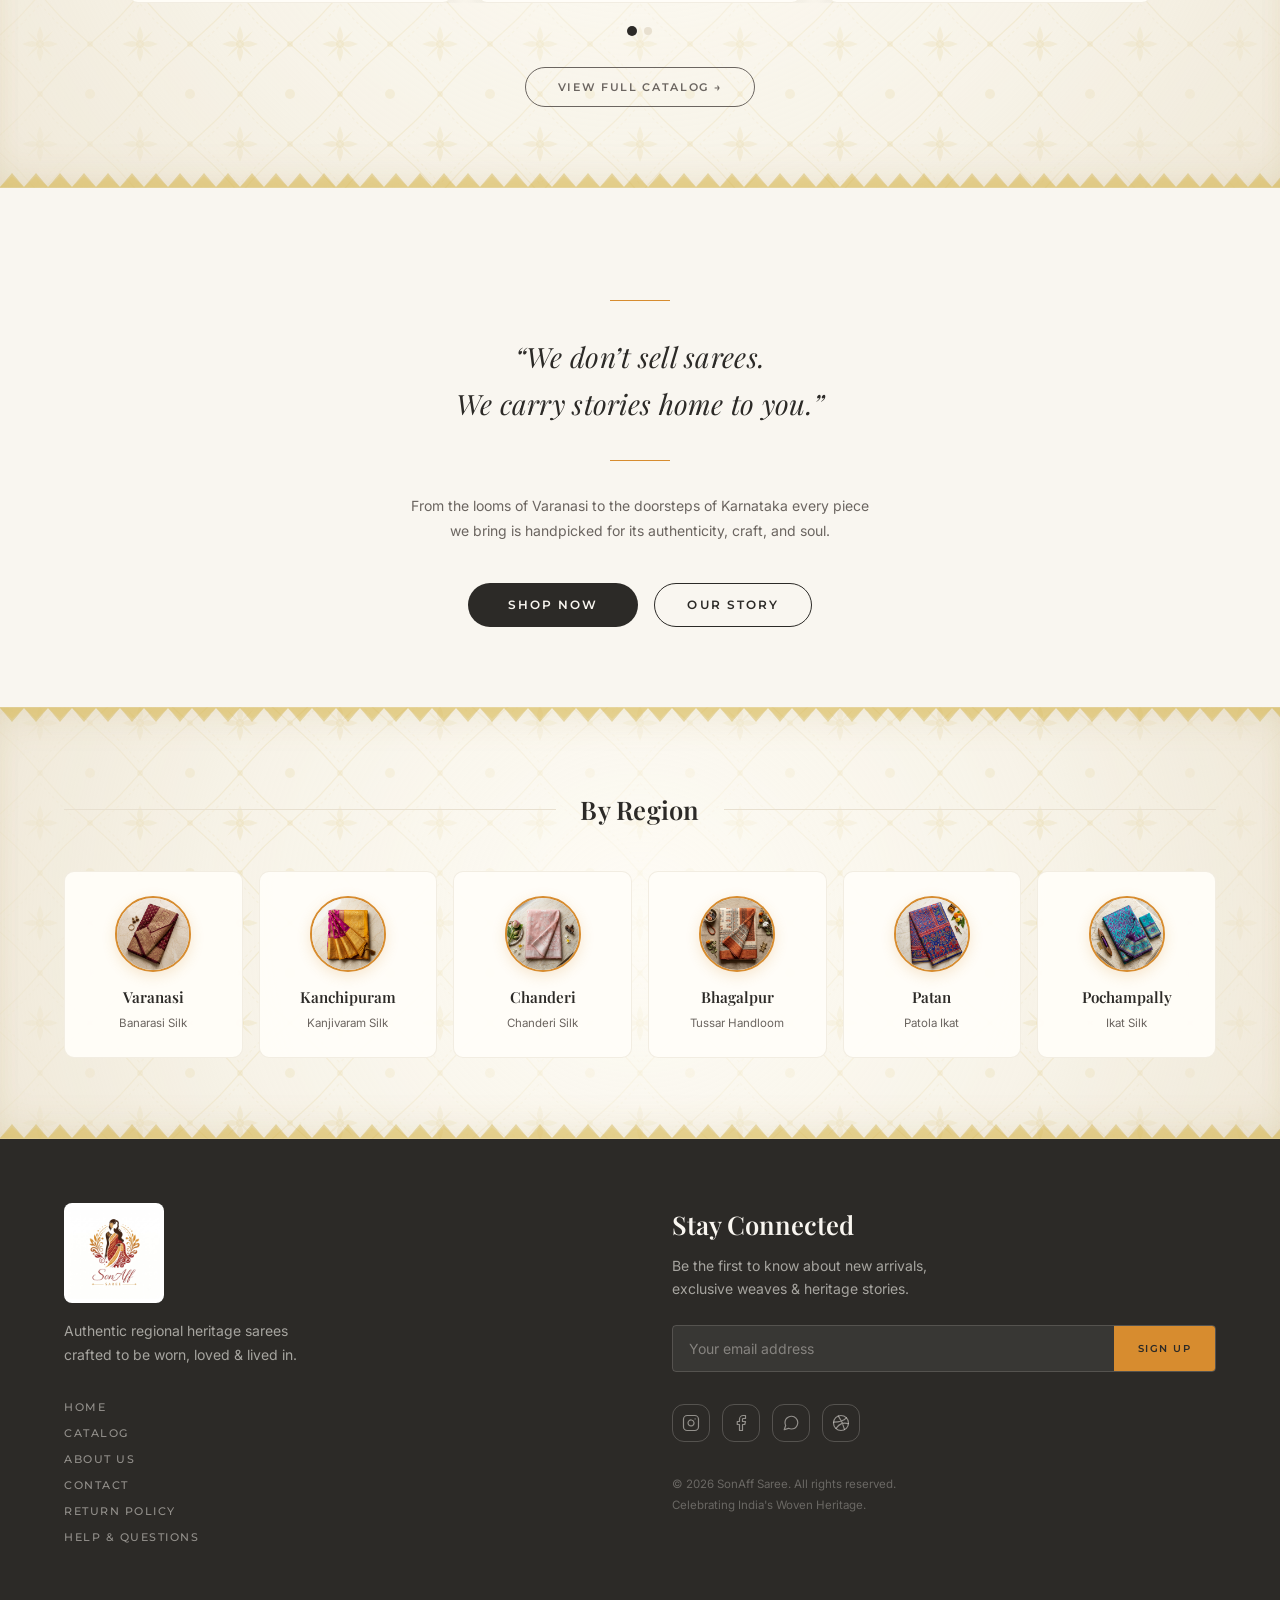
==== commit 615997de: "Sabyasachi editorial UI overhaul: multi-page hero banners, transparent header, regional saree pictur" ====
--- a/index.html
+++ b/index.html
@@ -23,20 +23,19 @@
   <header id="site-header" class="site-header">
     <div class="header-inner">
 
-      <!-- Left Nav -->
-      <nav class="nav-left" aria-label="Primary navigation">
+      <!-- Left Logo -->
+      <div class="logo-left">
+        <a href="#" onclick="showView('home', event)" class="logo-link" aria-label="SonAff Saree Home">
+          <img src="images/logo_new.png" alt="SonAff Saree Logo" class="logo-img" decoding="async" />
+        </a>
+      </div>
+
+      <!-- Center Nav Links (Desktop) -->
+      <nav class="nav-center" aria-label="Primary navigation">
         <a href="#" class="nav-link active" id="nav-home" onclick="showView('home', event)">Home</a>
         <a href="#" class="nav-link" id="nav-catalog" onclick="showView('catalog', event)">Catalog</a>
-        <a href="#" class="nav-link" id="nav-about" onclick="showView('about', event)">About</a>
         <a href="#" class="nav-link" id="nav-contact" onclick="showView('contact', event)">Contact</a>
       </nav>
-
-      <!-- Centre Logo -->
-      <div class="logo-center">
-        <a href="#" onclick="showView('home', event)" class="logo-link" aria-label="SonAff Saree Home">
-          <img src="images/logo_white.jpg" alt="SonAff Saree Logo" class="logo-img" decoding="async" />
-        </a>
-      </div>
 
       <!-- Right: Search, Wishlist, Cart -->
       <div class="nav-right">
@@ -57,7 +56,7 @@
           </svg>
           <span class="cart-badge hidden" id="cart-badge">0</span>
         </button>
-        <!-- Mobile Hamburger  animated to X -->
+        <!-- Mobile Hamburger -->
         <button class="icon-btn mobile-menu-btn" aria-label="Menu" id="btn-mobile-menu" onclick="toggleMobileMenu()">
           <span class="hamburger-icon">
             <span class="hamburger-bar"></span>
@@ -78,6 +77,7 @@
 
     <!-- Mobile Menu  Fullscreen frosted overlay -->
     <div class="mobile-menu" id="mobile-menu">
+      <button class="mobile-menu-close" onclick="toggleMobileMenu()" aria-label="Close menu">✕</button>
       <a href="#" class="mobile-nav-link" onclick="showView('home', event)">Home</a>
       <a href="#" class="mobile-nav-link" onclick="showView('catalog', event)">Catalog</a>
       <a href="#" class="mobile-nav-link" onclick="showView('about', event)">About</a>
@@ -97,17 +97,25 @@
         <div class="hero-text">
           <span class="hero-eyebrow">The Living Heritage Collection</span>
           <h1 class="hero-headline">Where Tradition<br /><em>Meets Grace</em></h1>
+          <h1 class="hero-mobile-title">LIVING HERITAGE</h1>
           <p class="hero-sub">Handwoven across India's most celebrated looms  crafted to be worn, loved &amp; lived in.</p>
           <div class="hero-cta-row desktop-cta">
             <button class="btn-light" onclick="scrollToProducts()">Explore Collection</button>
             <button class="btn-ghost" onclick="showView('catalog', event)">View All Sarees</button>
           </div>
+          <button class="hero-mobile-btn" onclick="showView('catalog')">EXPLORE COLLECTION</button>
         </div>
         <!-- Scroll indicator  animated line (from portfolio) -->
         <div class="scroll-indicator" onclick="scrollToProducts()" aria-label="Scroll down">
           <div class="scroll-indicator-line"></div>
         </div>
       </div>
+    </section>
+
+    <!-- Sabyasachi Style Quote Block (Mobile Only) -->
+    <section class="mobile-quote-block">
+      <p>“Living heritage weaves crafted with pure silk and traditional motifs.”</p>
+      <span class="mobile-quote-divider">— ✦ —</span>
     </section>
 
     <!-- Mobile-only CTA Section -->
@@ -180,55 +188,43 @@
       </div>
       <div class="regions-grid">
         <div class="region-card fade-up" onclick="showView('catalog', event)">
-          <div class="region-icon">
-            <svg viewBox="0 0 24 24" fill="none" stroke="currentColor" stroke-width="1.6" stroke-linecap="round" stroke-linejoin="round">
-              <path d="M2 22h20M4 22V9l8-6 8 6v13M8 22v-8h8v8M10 9h4M12 3v2"/>
-            </svg>
+          <div class="region-thumb">
+            <img src="images/product_banarasi.png" alt="Banarasi Silk Saree" class="region-thumb-img" loading="lazy" />
           </div>
           <div class="region-name">Varanasi</div>
           <div class="region-saree">Banarasi Silk</div>
         </div>
         <div class="region-card fade-up" onclick="showView('catalog', event)">
-          <div class="region-icon">
-            <svg viewBox="0 0 24 24" fill="none" stroke="currentColor" stroke-width="1.6" stroke-linecap="round" stroke-linejoin="round">
-              <path d="M12 2a7 7 0 0 0-7 7c0 5.25 7 13 7 13s7-7.75 7-13a7 7 0 0 0-7-7z"/><circle cx="12" cy="9" r="2.5"/><path d="M12 22v-2"/>
-            </svg>
+          <div class="region-thumb">
+            <img src="images/product_kanjivaram.png" alt="Kanjivaram Silk Saree" class="region-thumb-img" loading="lazy" />
           </div>
           <div class="region-name">Kanchipuram</div>
           <div class="region-saree">Kanjivaram Silk</div>
         </div>
         <div class="region-card fade-up" onclick="showView('catalog', event)">
-          <div class="region-icon">
-            <svg viewBox="0 0 24 24" fill="none" stroke="currentColor" stroke-width="1.6" stroke-linecap="round" stroke-linejoin="round">
-              <path d="M12 2v20M2 12h20M4.93 4.93l14.14 14.14M4.93 19.07L19.07 4.93"/><circle cx="12" cy="12" r="3"/>
-            </svg>
+          <div class="region-thumb">
+            <img src="images/product_chanderi.png" alt="Chanderi Silk Saree" class="region-thumb-img" loading="lazy" />
           </div>
           <div class="region-name">Chanderi</div>
           <div class="region-saree">Chanderi Silk</div>
         </div>
         <div class="region-card fade-up" onclick="showView('catalog', event)">
-          <div class="region-icon">
-            <svg viewBox="0 0 24 24" fill="none" stroke="currentColor" stroke-width="1.6" stroke-linecap="round" stroke-linejoin="round">
-              <path d="M12 2v20M17 5H9.5a3.5 3.5 0 0 0 0 7h5a3.5 3.5 0 0 1 0 7H6"/><circle cx="12" cy="12" r="2"/>
-            </svg>
+          <div class="region-thumb">
+            <img src="images/product_tussar.png" alt="Tussar Handloom Saree" class="region-thumb-img" loading="lazy" />
           </div>
           <div class="region-name">Bhagalpur</div>
           <div class="region-saree">Tussar Handloom</div>
         </div>
         <div class="region-card fade-up" onclick="showView('catalog', event)">
-          <div class="region-icon">
-            <svg viewBox="0 0 24 24" fill="none" stroke="currentColor" stroke-width="1.6" stroke-linecap="round" stroke-linejoin="round">
-              <polygon points="12 2 22 12 12 22 2 12"/><polygon points="12 6 18 12 12 18 6 12"/><circle cx="12" cy="12" r="1.5"/>
-            </svg>
+          <div class="region-thumb">
+            <img src="images/product_patola.png" alt="Patola Ikat Saree" class="region-thumb-img" loading="lazy" />
           </div>
           <div class="region-name">Patan</div>
           <div class="region-saree">Patola Ikat</div>
         </div>
         <div class="region-card fade-up" onclick="showView('catalog', event)">
-          <div class="region-icon">
-            <svg viewBox="0 0 24 24" fill="none" stroke="currentColor" stroke-width="1.6" stroke-linecap="round" stroke-linejoin="round">
-              <path d="M2 4l3 12h14l3-12-6 7-4-7-4 7-6-7zm0 16h20v2H2z"/>
-            </svg>
+          <div class="region-thumb">
+            <img src="images/product_pochampally.png" alt="Ikat Silk Saree" class="region-thumb-img" loading="lazy" />
           </div>
           <div class="region-name">Pochampally</div>
           <div class="region-saree">Ikat Silk</div>
@@ -733,10 +729,10 @@
     <footer class="site-footer" aria-label="About footer">
       <div class="footer-inner">
         <div class="footer-left">
-          <div class="footer-logo-wrap">
-            <img src="images/logo_white.jpg" alt="SonAff Saree" class="footer-logo-img" />
-          </div>
-          <p class="footer-tagline">Curating India's finest sarees,<br />one loom at a time.</p>
+          <div class="footer-brand">
+            <img src="images/logo_new.png" alt="SonAff Saree Logo" class="footer-logo-img" loading="lazy" />
+            <p class="footer-brand-desc">Authentic Indian handloom heritage weaves crafted with pure silk, traditional motifs, and unparalleled master craftsmanship.</p>
+          </div>
           <nav class="footer-nav" aria-label="About footer nav">
             <a href="#" class="footer-link" onclick="showView('home', event)">Home</a>
             <a href="#" class="footer-link" onclick="showView('catalog', event)">Catalog</a>
--- a/style.css
+++ b/style.css
@@ -146,37 +146,58 @@
   border-bottom-color: var(--cream-border);
 }
 
-/* Push all views down so they aren't hidden under fixed header */
+/* Push all views down - Reset to 0 for global transparent header overlay */
 body {
-  padding-top: 108px;
+  padding-top: 0 !important;
 }
 
 .header-inner {
-  display: grid;
-  grid-template-columns: 1fr auto 1fr;
+  display: flex;
+  justify-content: space-between;
   align-items: center;
   max-width: 1400px;
   margin: 0 auto;
-  padding: 0 2rem;
-  height: 108px;
-}
-
-/* Nav left */
-.nav-left {
-  display: flex;
-  gap: 2.25rem;
+  padding: 0 3rem;
+  height: 90px;
+  position: relative;
+}
+
+/* Left Logo */
+.logo-left {
+  display: flex;
+  align-items: center;
+}
+.logo-link {
+  display: inline-block;
+  transition: opacity var(--transition-fast);
+}
+.logo-link:hover { opacity: 0.85; }
+.logo-img {
+  height: 64px;
+  width: auto;
+  object-fit: contain;
+  display: block;
+}
+
+/* Center Nav Links (Desktop) */
+.nav-center {
+  position: absolute;
+  left: 50%;
+  transform: translateX(-50%);
+  display: flex;
+  gap: 2.75rem;
   align-items: center;
 }
 .nav-link {
-  font-family: var(--font-mono);
-  font-size: 0.7rem;
-  font-weight: 600;
-  letter-spacing: 0.16em;
-  text-transform: uppercase;
-  color: var(--charcoal-muted);
+  font-family: var(--font-sans);
+  font-size: 0.95rem;
+  font-weight: 500;
+  letter-spacing: 0.05em;
+  text-transform: capitalize;
+  color: #ffffff;
   padding: 0.4rem 0;
   position: relative;
-  transition: color var(--transition-fast);
+  transition: color var(--transition-fast), opacity var(--transition-fast);
 }
 .nav-link::after {
   content: '';
@@ -186,23 +207,7 @@
   background: var(--gold-deep);
   transition: width var(--transition-med);
 }
-.nav-link:hover, .nav-link.active { color: var(--charcoal); }
 .nav-link:hover::after, .nav-link.active::after { width: 100%; }
-
-/* Logo */
-.logo-center { text-align: center; }
-.logo-link {
-  display: inline-block;
-  transition: opacity var(--transition-fast);
-}
-.logo-link:hover { opacity: 0.85; }
-.logo-img {
-  height: 100px;
-  width: auto;
-  object-fit: contain;
-  display: block;
-  border-radius: 8px;
-}
 
 /* Nav right */
 .nav-right {
@@ -262,47 +267,73 @@
    ============================================ */
 .mobile-menu {
   position: fixed;
-  top: 0; left: 0;
-  width: 100vw; height: 100vh;
+  top: 0; left: 0; right: 0; bottom: 0;
+  width: 100vw !important; 
+  height: 100vh !important;
+  max-width: 100vw !important;
+  max-height: 100vh !important;
   display: flex; flex-direction: column;
   align-items: center; justify-content: center;
-  gap: 0;
+  gap: 1rem;
   opacity: 0;
   visibility: hidden;
   pointer-events: none;
-  transition: opacity 0.4s var(--ease-out-expo),
-              visibility 0.4s var(--ease-out-expo);
-  z-index: 1001;
-  background: rgba(249, 246, 240, 0.97);
-  backdrop-filter: blur(24px) saturate(180%);
-  -webkit-backdrop-filter: blur(24px) saturate(180%);
+  transition: opacity 0.35s ease, visibility 0.35s ease;
+  z-index: 2000; /* Above header so zero background bleed-through */
+  background: #FAF8F5 !important;
 }
 .mobile-menu.open {
   opacity: 1;
   visibility: visible;
   pointer-events: auto;
 }
+.mobile-menu-close {
+  position: absolute;
+  top: 1.5rem;
+  right: 1.5rem;
+  width: 44px;
+  height: 44px;
+  border-radius: 50%;
+  background: var(--warm-white);
+  border: 1.5px solid var(--gold);
+  color: var(--charcoal);
+  font-size: 1.25rem;
+  font-weight: 500;
+  display: flex;
+  align-items: center;
+  justify-content: center;
+  cursor: pointer;
+  box-shadow: 0 4px 14px rgba(0, 0, 0, 0.1);
+  transition: all 0.25s ease;
+  z-index: 2001;
+}
+.mobile-menu-close:hover, .mobile-menu-close:active {
+  background: var(--gold-deep);
+  color: #ffffff;
+  border-color: var(--gold-deep);
+  transform: scale(1.08);
+}
 .mobile-nav-link {
   font-family: var(--font-serif);
-  font-size: 2rem;
+  font-size: 2.1rem;
   font-weight: 600;
-  letter-spacing: -0.01em;
-  color: var(--charcoal-light);
-  padding: 1rem 2rem;
+  letter-spacing: 0.02em;
+  color: var(--charcoal) !important;
+  padding: 0.85rem 2rem;
   border-radius: 12px;
-  transition: color 0.3s ease, background 0.3s ease;
   opacity: 0;
   transform: translateY(20px);
-  transition: opacity 0.4s ease, transform 0.4s ease, color 0.3s ease, background 0.3s ease;
+  transition: opacity 0.35s ease, transform 0.35s ease, color 0.3s ease, background 0.3s ease;
 }
 .mobile-menu.open .mobile-nav-link {
-  opacity: 1;
-  transform: translateY(0);
-}
-.mobile-menu.open .mobile-nav-link:nth-child(1) { transition-delay: 0.05s; }
-.mobile-menu.open .mobile-nav-link:nth-child(2) { transition-delay: 0.10s; }
-.mobile-menu.open .mobile-nav-link:nth-child(3) { transition-delay: 0.15s; }
-.mobile-nav-link:hover { color: var(--gold-deep); background: rgba(215,140,47,0.06); }
+  opacity: 1 !important;
+  transform: translateY(0) !important;
+}
+.mobile-menu.open a.mobile-nav-link:nth-of-type(1) { transition-delay: 0.05s; }
+.mobile-menu.open a.mobile-nav-link:nth-of-type(2) { transition-delay: 0.10s; }
+.mobile-menu.open a.mobile-nav-link:nth-of-type(3) { transition-delay: 0.15s; }
+.mobile-menu.open a.mobile-nav-link:nth-of-type(4) { transition-delay: 0.20s; }
+.mobile-nav-link:hover { color: var(--gold-deep) !important; background: rgba(215,140,47,0.08); }
 
 /* Hamburger animated to X (from portfolio) */
 .hamburger-icon {
@@ -424,9 +455,8 @@
 .hero-lifestyle {
   position: relative;
   width: 100%;
-  height: calc(100vh - 108px);
-  min-height: 520px;
-  max-height: 960px;
+  height: 100vh;
+  min-height: 600px;
   overflow: hidden;
   background: var(--charcoal);
 }
@@ -442,11 +472,11 @@
 .hero-overlay {
   position: absolute; inset: 0;
   background: linear-gradient(
-    100deg,
-    rgba(20,18,16,0.78) 0%,
-    rgba(20,18,16,0.45) 40%,
-    rgba(20,18,16,0.05) 70%,
-    rgba(20,18,16,0.00) 100%
+    to bottom,
+    rgba(15, 12, 10, 0.65) 0%,
+    rgba(15, 12, 10, 0.25) 20%,
+    rgba(20, 18, 16, 0.45) 55%,
+    rgba(20, 18, 16, 0.75) 100%
   );
   display: flex;
   flex-direction: column;
@@ -820,37 +850,30 @@
   background: var(--gold-muted); border-color: var(--gold);
   transform: translateY(-6px) scale(1.03); box-shadow: var(--shadow-md);
 }
-.region-icon {
-  width: 52px;
-  height: 52px;
+.region-thumb {
+  width: 76px;
+  height: 76px;
   margin: 0 auto 0.85rem;
-  display: flex;
-  align-items: center;
-  justify-content: center;
-  background: var(--gold-muted);
-  border: 1px solid rgba(212, 175, 55, 0.35);
   border-radius: 50%;
-  box-shadow: 0 4px 12px rgba(0,0,0,0.05);
-  color: var(--gold);
-  transition: all var(--transition-med);
-}
-.region-card:hover .region-icon {
-  background: var(--gold);
-  border-color: var(--gold-light);
-  color: var(--charcoal);
-  transform: scale(1.1) rotate(5deg);
-  box-shadow: 0 6px 16px rgba(212, 175, 55, 0.3);
-}
-.region-icon svg {
-  width: 28px;
-  height: 28px;
-  stroke: var(--gold);
-  stroke-width: 1.8px;
-  fill: none;
-  transition: all var(--transition-med);
-}
-.region-card:hover .region-icon svg {
-  stroke: var(--charcoal);
+  overflow: hidden;
+  border: 2px solid var(--gold-light);
+  box-shadow: 0 4px 14px rgba(215, 140, 47, 0.2);
+  transition: transform var(--transition-med), box-shadow var(--transition-med), border-color var(--transition-med);
+  background: var(--cream);
+}
+.region-thumb-img {
+  width: 100%;
+  height: 100%;
+  object-fit: cover;
+  transition: transform 0.5s ease;
+}
+.region-card:hover .region-thumb {
+  transform: scale(1.08);
+  border-color: var(--gold);
+  box-shadow: 0 6px 20px rgba(215, 140, 47, 0.35);
+}
+.region-card:hover .region-thumb-img {
+  transform: scale(1.12);
 }
 .region-name { font-family: var(--font-serif); font-size: 0.95rem; font-weight: 600; color: var(--charcoal); margin-bottom: 0.25rem; }
 .region-saree { font-family: var(--font-sans); font-size: 0.72rem; color: var(--charcoal-muted); }
@@ -858,24 +881,58 @@
 /* ============================================
    PAGE BANNER
    ============================================ */
+/* ============================================
+   PAGE BANNER (Hero Banner Image for Subpages)
+   ============================================ */
 .page-banner {
-  background: linear-gradient(135deg, #a6192e 0%, #8e1426 50%, #6e0e1c 100%);
-  padding: 5rem 5% 4rem; text-align: center; position: relative; overflow: hidden;
+  background: linear-gradient(
+    to bottom,
+    rgba(15, 12, 10, 0.72) 0%,
+    rgba(15, 12, 10, 0.35) 40%,
+    rgba(15, 12, 10, 0.82) 100%
+  ), url('images/hero_lifestyle_banner_v2.png') center/cover no-repeat;
+  padding: 9.5rem 5% 4.5rem; 
+  min-height: 380px;
+  display: flex;
+  flex-direction: column;
+  justify-content: center;
+  align-items: center;
+  text-align: center; 
+  position: relative; 
+  overflow: hidden;
+}
+#view-about .page-banner {
+  background: linear-gradient(
+    to bottom,
+    rgba(15, 12, 10, 0.72) 0%,
+    rgba(15, 12, 10, 0.35) 40%,
+    rgba(15, 12, 10, 0.82) 100%
+  ), url('images/hero_lifestyle_banner.png') center/cover no-repeat;
+}
+#view-contact .page-banner {
+  background: linear-gradient(
+    to bottom,
+    rgba(15, 12, 10, 0.72) 0%,
+    rgba(15, 12, 10, 0.35) 40%,
+    rgba(15, 12, 10, 0.82) 100%
+  ), url('images/hero_lifestyle_banner_v3.png') center/cover no-repeat;
 }
 .page-banner::before {
   content: ''; position: absolute; top: 0; left: 0; right: 0; bottom: 0;
   background: url("data:image/svg+xml,%3Csvg width='60' height='60' viewBox='0 0 60 60' xmlns='http://www.w3.org/2000/svg'%3E%3Cg fill='none' fill-rule='evenodd'%3E%3Cg fill='%23FFFDF8' fill-opacity='0.08'%3E%3Cpath d='M36 34v-4h-2v4h-4v2h4v4h2v-4h4v-2h-4zm0-30V0h-2v4h-4v2h4v4h2V6h4V4h-4zM6 34v-4H4v4H0v2h4v4h2v-4h4v-2H6zM6 4V0H4v4H0v2h4v4h2V6h4V4H6z'/%3E%3C/g%3E%3C/g%3E%3C/svg%3E");
-  opacity: 0.45;
+  opacity: 0.25;
 }
 .page-banner-title {
-  font-family: var(--font-serif); font-size: clamp(2rem,5vw,3.5rem); font-weight: 600;
-  color: var(--warm-white); margin-bottom: 0.75rem; position: relative;
-  text-shadow: 0 2px 4px rgba(0,0,0,0.15);
+  font-family: var(--font-serif); font-size: clamp(2.2rem, 5vw, 3.8rem); font-weight: 500;
+  letter-spacing: 0.08em;
+  color: #ffffff; margin-bottom: 0.75rem; position: relative;
+  text-shadow: 0 2px 12px rgba(0,0,0,0.35);
 }
 .page-banner-sub {
-  font-size: 1rem; color: rgba(255, 253, 248, 0.85);
-  max-width: 500px; margin: 0 auto; position: relative;
-  text-shadow: 0 1px 2px rgba(0,0,0,0.15);
+  font-size: 1rem; color: rgba(255, 255, 255, 0.9);
+  letter-spacing: 0.04em;
+  max-width: 540px; margin: 0 auto; position: relative;
+  text-shadow: 0 1px 4px rgba(0,0,0,0.35);
 }
 
 /* ============================================
@@ -1143,21 +1200,34 @@
    RESPONSIVE  MOBILE ≤768px
    ============================================ */
 @media (max-width: 768px) {
-  /* Fixed header adjustment for mobile */
-  body { padding-top: 80px; }
+  /* Fixed header adjustment  /* Global Mobile Padding Reset for Transparent Header across ALL pages */
+  body {
+    padding-top: 0 !important;
+  }
 
   /* Header: switch from grid to flex so logo + icons lay out cleanly */
   .header-inner {
     display: flex;
     justify-content: space-between;
+    justify-content: flex-end;
     align-items: center;
     padding: 0 1.25rem;
     height: 80px;
+    position: relative;
   }
   .nav-left { display: none; }
-  .logo-center { order: -1; }
-  .nav-right { gap: 0.75rem; flex-shrink: 0; }
-  .mobile-menu-btn { display: flex; }
+  .logo-center { 
+    position: absolute; 
+    left: 50%; 
+    transform: translateX(-50%); 
+    margin: 0;
+  }
+  .nav-right { gap: 0.5rem; flex-shrink: 0; }
+  .mobile-menu-btn { 
+    display: flex; 
+    position: absolute;
+    left: 1rem;
+  }
   .logo-img { height: 64px; border-radius: 4px; }
 
   /* Search bar */
@@ -1202,13 +1272,9 @@
   .desktop-cta { display: none !important; }
   .scroll-indicator { display: none; }
 
-  /* Mobile-only CTA Section */
+  /* Mobile-only CTA Section - Hidden in favor of Sabyasachi hero CTA */
   .mobile-cta-section {
-    display: flex !important;
-    flex-direction: column; gap: 0.75rem;
-    padding: 1.75rem 1.25rem 0.75rem;
-    background: var(--cream);
-    align-items: center; width: 100%;
+    display: none !important;
   }
   .mobile-cta-section button {
     width: 100%; justify-content: center; text-align: center;
@@ -1279,8 +1345,8 @@
   .section-header { margin-bottom: 1.5rem; }
   .section-title { font-size: 1.2rem; }
 
-  /* Page banner */
-  .page-banner { padding: 3rem 1.25rem 2.5rem; }
+  /* Page banner mobile padding */
+  .page-banner { padding: 8rem 1.25rem 3.5rem !important; min-height: 320px; }
   .page-banner-title { font-size: clamp(1.6rem, 6vw, 2.4rem); }
   .page-banner-sub { font-size: 0.875rem; }
 
@@ -1356,7 +1422,7 @@
   .product-info { padding: 0.75rem; }
   .product-name { font-size: 0.82rem; }
   .btn-product-whatsapp { font-size: 0.58rem; letter-spacing: 0.08em; }
-  .page-banner { padding: 2.5rem 1rem 2rem; }
+  .page-banner { padding: 6.5rem 1rem 2.5rem !important; }
 }
 
 /* ============================================
@@ -1624,7 +1690,7 @@
 .product-detail-container {
   max-width: 1280px;
   margin: 0 auto;
-  padding: 2rem 1.5rem 5rem;
+  padding: 8rem 1.5rem 5rem;
 }
 
 .product-detail-nav {
@@ -2500,3 +2566,196 @@
   border: 2px solid #fff; pointer-events: none;
 }
 .cart-badge.hidden { display: none !important; }
+
+/* ============================================
+   SABYASACHI MOBILE UI OVERHAUL
+   ============================================ */
+.hero-mobile-title, .hero-mobile-btn, .mobile-quote-block {
+  display: none; /* hidden on desktop */
+}
+
+/* Fix body padding so home hero reaches the top edge for desktop and mobile */
+body[data-view="home"] {
+  padding-top: 0 !important;
+}
+
+/* Global Transparent Header & Scrolled States (Desktop + Mobile) */
+.site-header {
+  background: transparent;
+  border-bottom: none;
+  box-shadow: none;
+  transition: background 0.4s ease, backdrop-filter 0.4s ease;
+}
+.site-header.scrolled {
+  background: rgba(255, 255, 255, 0.94);
+  backdrop-filter: blur(12px);
+  border-bottom: 1px solid rgba(0, 0, 0, 0.06);
+  box-shadow: 0 4px 20px rgba(0, 0, 0, 0.06);
+}
+.site-header.scrolled .nav-center .nav-link {
+  color: var(--charcoal) !important;
+}
+.site-header.scrolled .icon-btn {
+  background: var(--warm-white) !important;
+  border: 1px solid rgba(215, 140, 47, 0.25) !important;
+  color: var(--charcoal) !important;
+}
+.site-header.scrolled .icon-btn svg {
+  stroke: var(--charcoal) !important;
+}
+/* Transparent header icon reset for ALL pages when not scrolled */
+.site-header:not(.scrolled) .icon-btn,
+.site-header:not(.scrolled) .mobile-menu-btn {
+  background: transparent !important;
+  border: none !important;
+  box-shadow: none !important;
+  color: #ffffff !important;
+}
+.site-header:not(.scrolled) .icon-btn svg {
+  stroke: #ffffff !important;
+}
+.site-header:not(.scrolled) .hamburger-bar {
+  background: #ffffff !important;
+  height: 1.5px;
+}
+/* Pure white logo on transparent header for ALL pages */
+.site-header:not(.scrolled) .logo-img {
+  content: url('images/logo_transparent_white.png');
+  height: 60px;
+  width: auto;
+  object-fit: contain;
+  border-radius: 0;
+  box-shadow: none;
+  background: transparent !important;
+}
+/* Scrolled logo sizing */
+.site-header.scrolled .logo-img {
+  content: url('images/logo_new.png');
+  height: 52px;
+  width: auto;
+  object-fit: contain;
+}
+
+@media (max-width: 768px) {
+
+  /* 1. Hide Desktop Nav Center & Desktop Hero Elements on Mobile */
+  .nav-center {
+    display: none !important;
+  }
+  .hero-eyebrow, .hero-headline, .hero-sub, .desktop-cta, .scroll-indicator {
+    display: none !important;
+  }
+
+  /* 2. Mobile Navigation Header Alignment */
+  .header-inner {
+    padding: 0 1rem;
+    height: 70px;
+    position: relative;
+    justify-content: flex-end;
+  }
+  .logo-left {
+    position: absolute;
+    left: 50%;
+    transform: translateX(-50%);
+  }
+  .mobile-menu-btn {
+    display: flex !important;
+    position: absolute;
+    left: 1rem;
+  }
+  .site-header:not(.scrolled) .logo-img {
+    height: 46px !important;
+  }
+  .site-header.scrolled .logo-img {
+    height: 42px !important;
+  }
+
+  /* 3. Immersive 100dvh Hero Banner */
+  .hero-lifestyle {
+    height: 100dvh !important;
+    max-height: none !important;
+    min-height: 100dvh !important;
+  }
+  .hero-overlay {
+    background: linear-gradient(
+      to bottom,
+      rgba(15, 12, 10, 0.65) 0%,
+      rgba(15, 12, 10, 0.15) 25%,
+      rgba(15, 12, 10, 0.25) 60%,
+      rgba(15, 12, 10, 0.88) 100%
+    ) !important;
+    justify-content: flex-end;
+    align-items: center;
+    padding-bottom: 5.5rem;
+    text-align: center;
+  }
+  
+  /* 4. Editorial Typography & Sharp Ghost Button */
+  .hero-text { 
+    max-width: 100%; 
+    width: 100%; 
+    display: flex; 
+    flex-direction: column; 
+    align-items: center;
+    padding: 0 1.5rem;
+  }
+  .hero-mobile-title {
+    display: block;
+    font-family: var(--font-serif);
+    font-size: 1.65rem;
+    color: #ffffff;
+    font-weight: 500;
+    letter-spacing: 0.22em;
+    margin-bottom: 1.75rem;
+    text-transform: uppercase;
+    text-shadow: 0 2px 12px rgba(0, 0, 0, 0.4);
+  }
+  .hero-mobile-btn {
+    display: inline-block;
+    background: transparent;
+    color: #ffffff;
+    border: 1px solid rgba(255, 255, 255, 0.85);
+    padding: 0.95rem 2.75rem;
+    font-family: var(--font-sans);
+    font-size: 0.8rem;
+    font-weight: 500;
+    letter-spacing: 0.22em;
+    text-transform: uppercase;
+    border-radius: 0; /* Sharp luxury corners */
+    cursor: pointer;
+    backdrop-filter: blur(4px);
+    transition: all 0.3s cubic-bezier(0.16, 1, 0.3, 1);
+  }
+  .hero-mobile-btn:active, .hero-mobile-btn:hover {
+    background: rgba(255, 255, 255, 0.18);
+    border-color: #ffffff;
+    transform: translateY(-1px);
+  }
+
+  /* 5. Editorial Quote Block */
+  .mobile-quote-block {
+    display: flex;
+    flex-direction: column;
+    justify-content: center;
+    align-items: center;
+    padding: 4.5rem 1.75rem;
+    background: #FBF9F5;
+    text-align: center;
+    border-bottom: 1px solid rgba(215, 140, 47, 0.12);
+  }
+  .mobile-quote-block p {
+    font-family: var(--font-serif);
+    font-style: italic;
+    font-size: 1.2rem;
+    color: var(--charcoal);
+    margin: 0 0 1rem 0;
+    line-height: 1.65;
+    max-width: 90%;
+  }
+  .mobile-quote-divider {
+    font-size: 0.75rem;
+    color: var(--gold);
+    letter-spacing: 0.3em;
+    opacity: 0.8;
+  }
+}
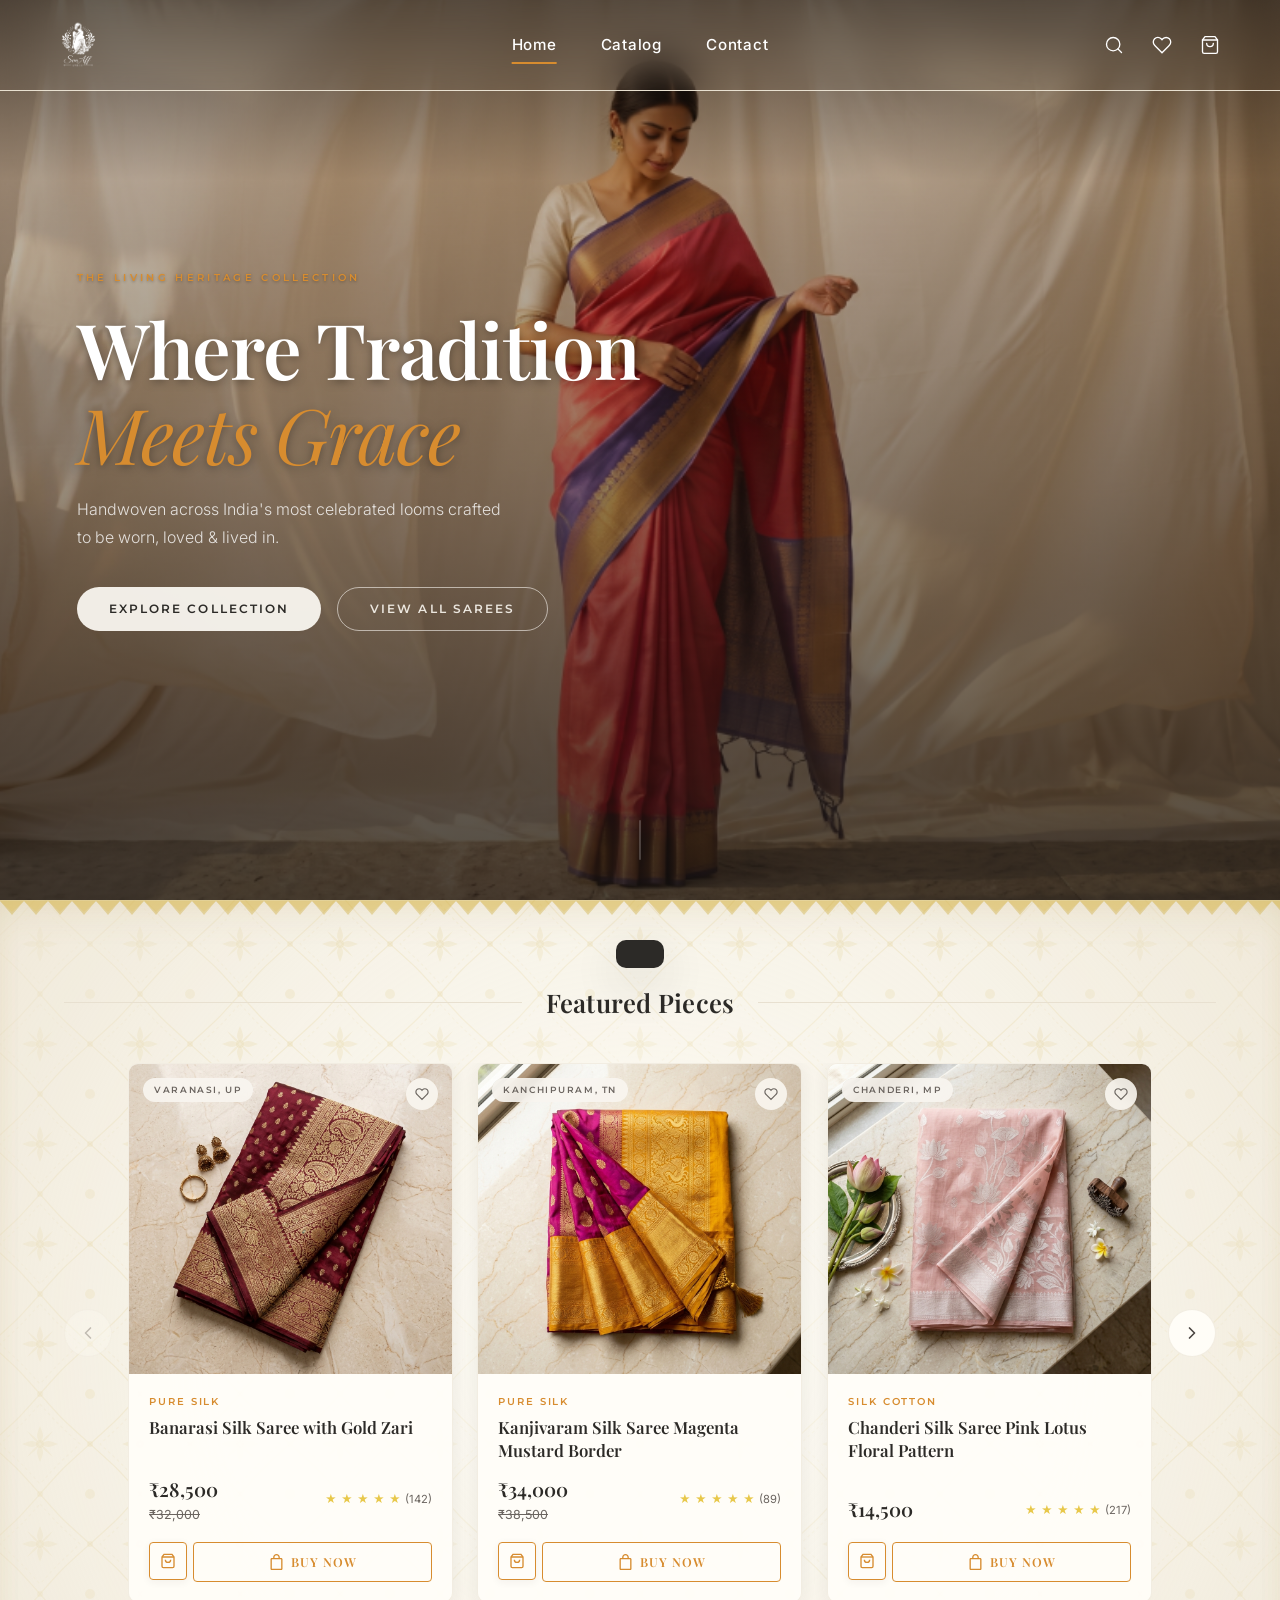
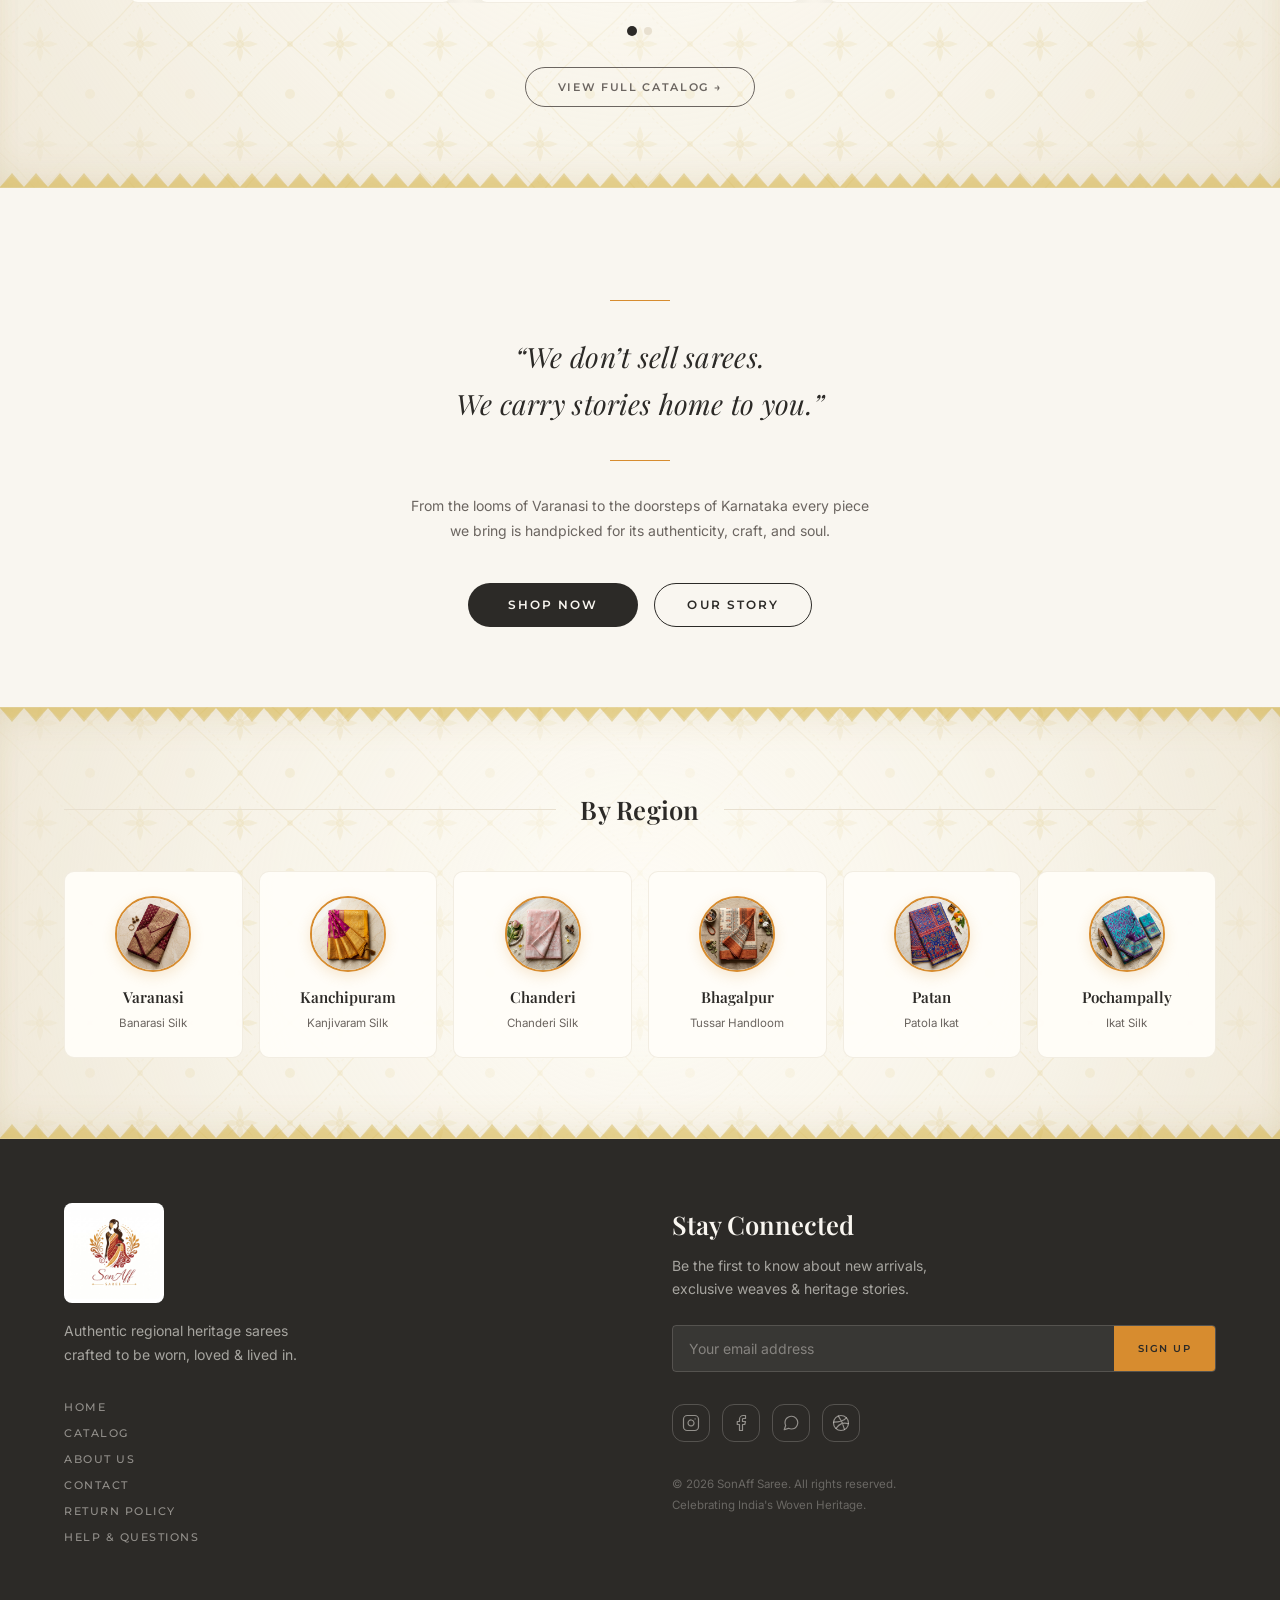
==== commit 2d029ec3: "Add luxury View Transitions API page transitions, top gold progress bar, remove Heritage Assurance, " ====
--- a/index.html
+++ b/index.html
@@ -16,6 +16,8 @@
   <link rel="stylesheet" href="style.css" />
 </head>
 <body>
+  <!-- Top Gold Page Transition Ribbon -->
+  <div class="page-transition-bar" id="page-transition-bar"></div>
 
   <!-- ======================================
        HEADER / NAVIGATION
--- a/style.css
+++ b/style.css
@@ -79,11 +79,65 @@
 input, textarea { font-family: inherit; }
 
 /* ============================================
-   VIEW MANAGEMENT
-   ============================================ */
-.view { display: block; }
-.view.hidden { display: none !important; }
-.view.active { display: block; }
+   PAGE TRANSITION RIBBON & VIEW TRANSITIONS
+   ============================================ */
+.page-transition-bar {
+  position: fixed;
+  top: 0;
+  left: 0;
+  width: 0%;
+  height: 2.5px;
+  background: linear-gradient(90deg, var(--gold), #f3e5ab, var(--gold-deep));
+  z-index: 9999;
+  pointer-events: none;
+  opacity: 0;
+  transition: width 0.3s cubic-bezier(0.16, 1, 0.3, 1), opacity 0.25s ease;
+  box-shadow: 0 0 10px rgba(215, 140, 47, 0.6);
+}
+.page-transition-bar.active {
+  opacity: 1;
+  width: 100%;
+}
+
+.view {
+  opacity: 0;
+  transform: translateY(14px);
+  transition: opacity 0.35s cubic-bezier(0.16, 1, 0.3, 1),
+              transform 0.35s cubic-bezier(0.16, 1, 0.3, 1);
+  will-change: opacity, transform;
+}
+.view.hidden {
+  display: none !important;
+  opacity: 0;
+  transform: translateY(14px);
+}
+.view.active {
+  display: block;
+  opacity: 1;
+  transform: translateY(0);
+}
+
+/* Native View Transitions API Enhancements */
+::view-transition-old(root) {
+  animation: 250ms cubic-bezier(0.4, 0, 1, 1) both view-fade-out;
+}
+::view-transition-new(root) {
+  animation: 350ms cubic-bezier(0.16, 1, 0.3, 1) both view-fade-in,
+             350ms cubic-bezier(0.16, 1, 0.3, 1) both view-slide-up;
+}
+
+@keyframes view-fade-out {
+  from { opacity: 1; }
+  to { opacity: 0; }
+}
+@keyframes view-fade-in {
+  from { opacity: 0; }
+  to { opacity: 1; }
+}
+@keyframes view-slide-up {
+  from { transform: translateY(16px); }
+  to { transform: translateY(0); }
+}
 
 /* ============================================
    SCROLL-TRIGGERED REVEAL ANIMATION (from portfolio)
@@ -2636,6 +2690,45 @@
   object-fit: contain;
 }
 
+/* Product Detail Page Header Override (Light Background View) */
+body[data-view="product"] .site-header,
+body.viewing-product .site-header {
+  background: rgba(255, 255, 255, 0.95) !important;
+  backdrop-filter: blur(12px) !important;
+  border-bottom: 1px solid rgba(0, 0, 0, 0.06) !important;
+  box-shadow: 0 4px 20px rgba(0, 0, 0, 0.06) !important;
+}
+
+body[data-view="product"] .site-header .nav-center .nav-link,
+body.viewing-product .site-header .nav-center .nav-link {
+  color: var(--charcoal) !important;
+}
+
+body[data-view="product"] .site-header:not(.scrolled) .icon-btn,
+body.viewing-product .site-header:not(.scrolled) .icon-btn,
+body[data-view="product"] .site-header:not(.scrolled) .mobile-menu-btn,
+body.viewing-product .site-header:not(.scrolled) .mobile-menu-btn {
+  background: var(--warm-white) !important;
+  border: 1px solid rgba(215, 140, 47, 0.25) !important;
+  color: var(--charcoal) !important;
+}
+
+body[data-view="product"] .site-header:not(.scrolled) .icon-btn svg,
+body.viewing-product .site-header:not(.scrolled) .icon-btn svg {
+  stroke: var(--charcoal) !important;
+}
+
+body[data-view="product"] .site-header:not(.scrolled) .hamburger-bar,
+body.viewing-product .site-header:not(.scrolled) .hamburger-bar {
+  background: var(--charcoal) !important;
+}
+
+body[data-view="product"] .site-header:not(.scrolled) .logo-img,
+body.viewing-product .site-header:not(.scrolled) .logo-img {
+  content: url('images/logo_new.png') !important;
+  height: 52px !important;
+}
+
 @media (max-width: 768px) {
 
   /* 1. Hide Desktop Nav Center & Desktop Hero Elements on Mobile */
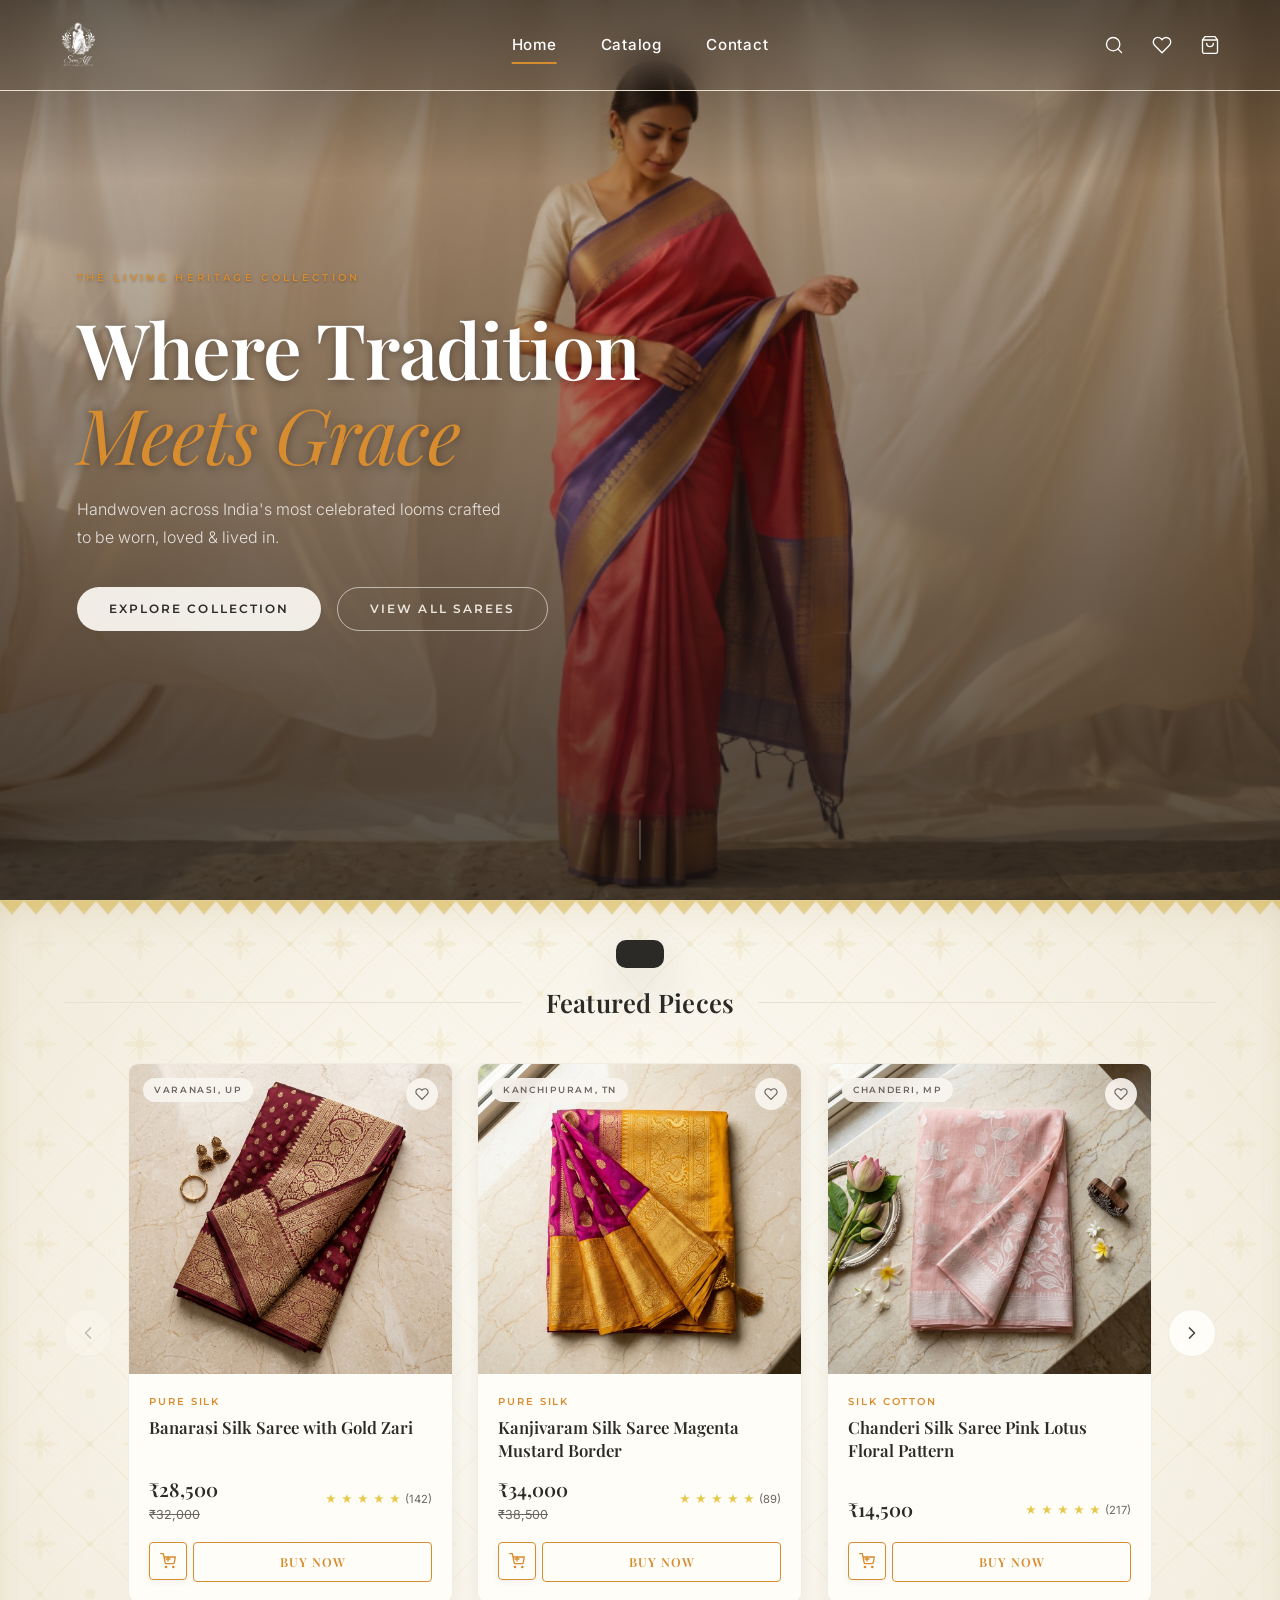
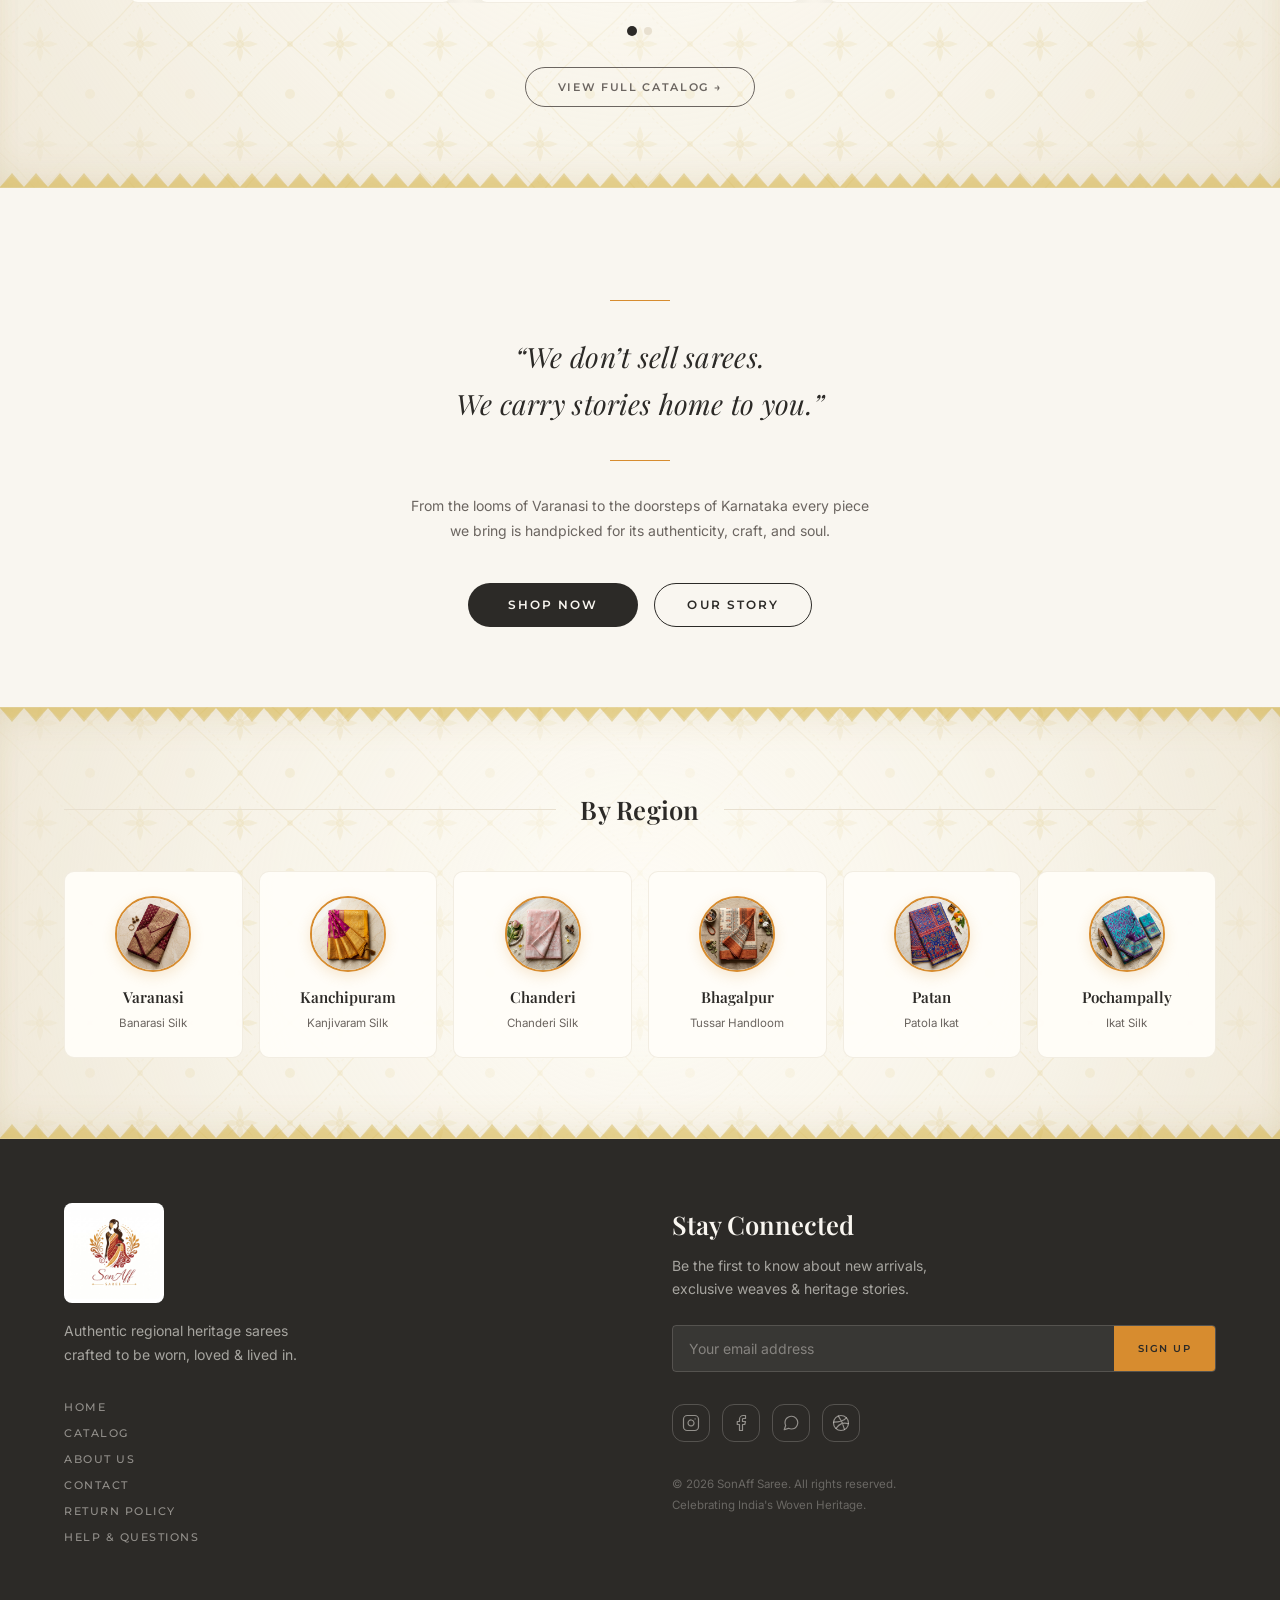
==== commit a4a98bff: "Update catalog filter tabs to Shopify Collections, add Shopping Cart + Plus icon, and make Buy Now b" ====
--- a/index.html
+++ b/index.html
@@ -299,12 +299,15 @@
       <!-- Unconditional Unified Catalog Toolbar (No Double Sliders!) -->
       <div class="catalog-unified-toolbar">
         <div class="toolbar-top-row" style="justify-content: center;">
-          <div class="category-tabs-wrap">
+          <div class="category-tabs-wrap" id="category-tabs-wrap">
             <button class="cat-tab active" onclick="filterProducts('all', this)" id="filter-all">All Sarees</button>
-            <button class="cat-tab" onclick="filterProducts('silk', this)" id="filter-silk">Silk</button>
-            <button class="cat-tab" onclick="filterProducts('handloom', this)" id="filter-handloom">Handloom</button>
-            <button class="cat-tab" onclick="filterProducts('ikat', this)" id="filter-ikat">Ikat</button>
-            <button class="cat-tab" onclick="filterProducts('cotton', this)" id="filter-cotton">Cotton</button>
+            <button class="cat-tab" onclick="filterProducts('banarasi-silk', this)" id="filter-banarasi-silk">Banarasi Silk</button>
+            <button class="cat-tab" onclick="filterProducts('katan-silk', this)" id="filter-katan-silk">Katan Silk</button>
+            <button class="cat-tab" onclick="filterProducts('ho-crepe', this)" id="filter-ho-crepe">HO Crepe</button>
+            <button class="cat-tab" onclick="filterProducts('mysore-crepe', this)" id="filter-mysore-crepe">Mysore Crepe</button>
+            <button class="cat-tab" onclick="filterProducts('raw-mango', this)" id="filter-raw-mango">Raw Mango Silk</button>
+            <button class="cat-tab" onclick="filterProducts('katti-crepe', this)" id="filter-katti-crepe">Katti Crepe</button>
+            <button class="cat-tab" onclick="filterProducts('katti-georgette', this)" id="filter-katti-georgette">Katti Georgette</button>
           </div>
         </div>
       </div>
--- a/style.css
+++ b/style.css
@@ -1012,6 +1012,24 @@
   align-items: center;
   gap: 1.5rem;
   flex-wrap: wrap;
+  max-width: 100%;
+}
+@media (max-width: 768px) {
+  .category-tabs-wrap {
+    flex-wrap: nowrap;
+    overflow-x: auto;
+    white-space: nowrap;
+    padding-bottom: 0.5rem;
+    -webkit-overflow-scrolling: touch;
+    scrollbar-width: none;
+    justify-content: flex-start !important;
+  }
+  .category-tabs-wrap::-webkit-scrollbar {
+    display: none;
+  }
+  .cat-tab {
+    flex-shrink: 0;
+  }
 }
 .cat-tab {
   font-family: var(--font-mono);
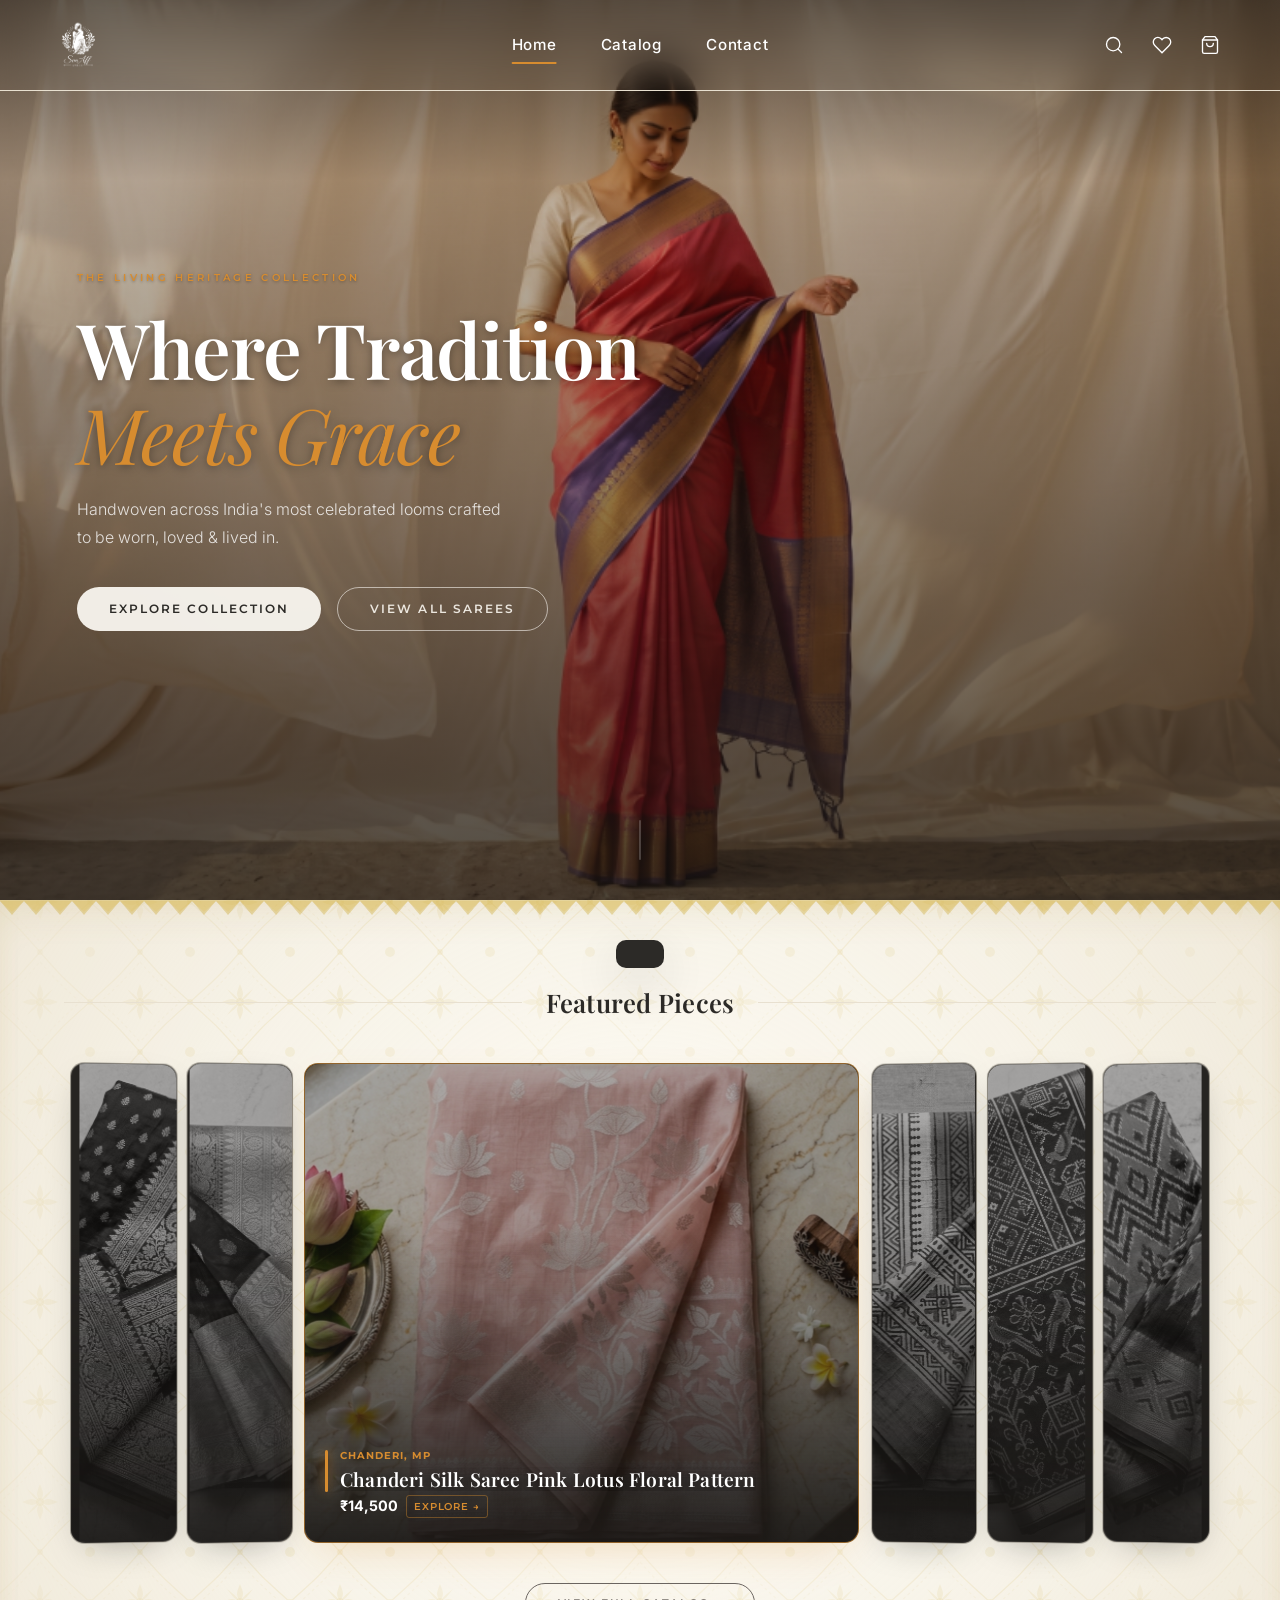
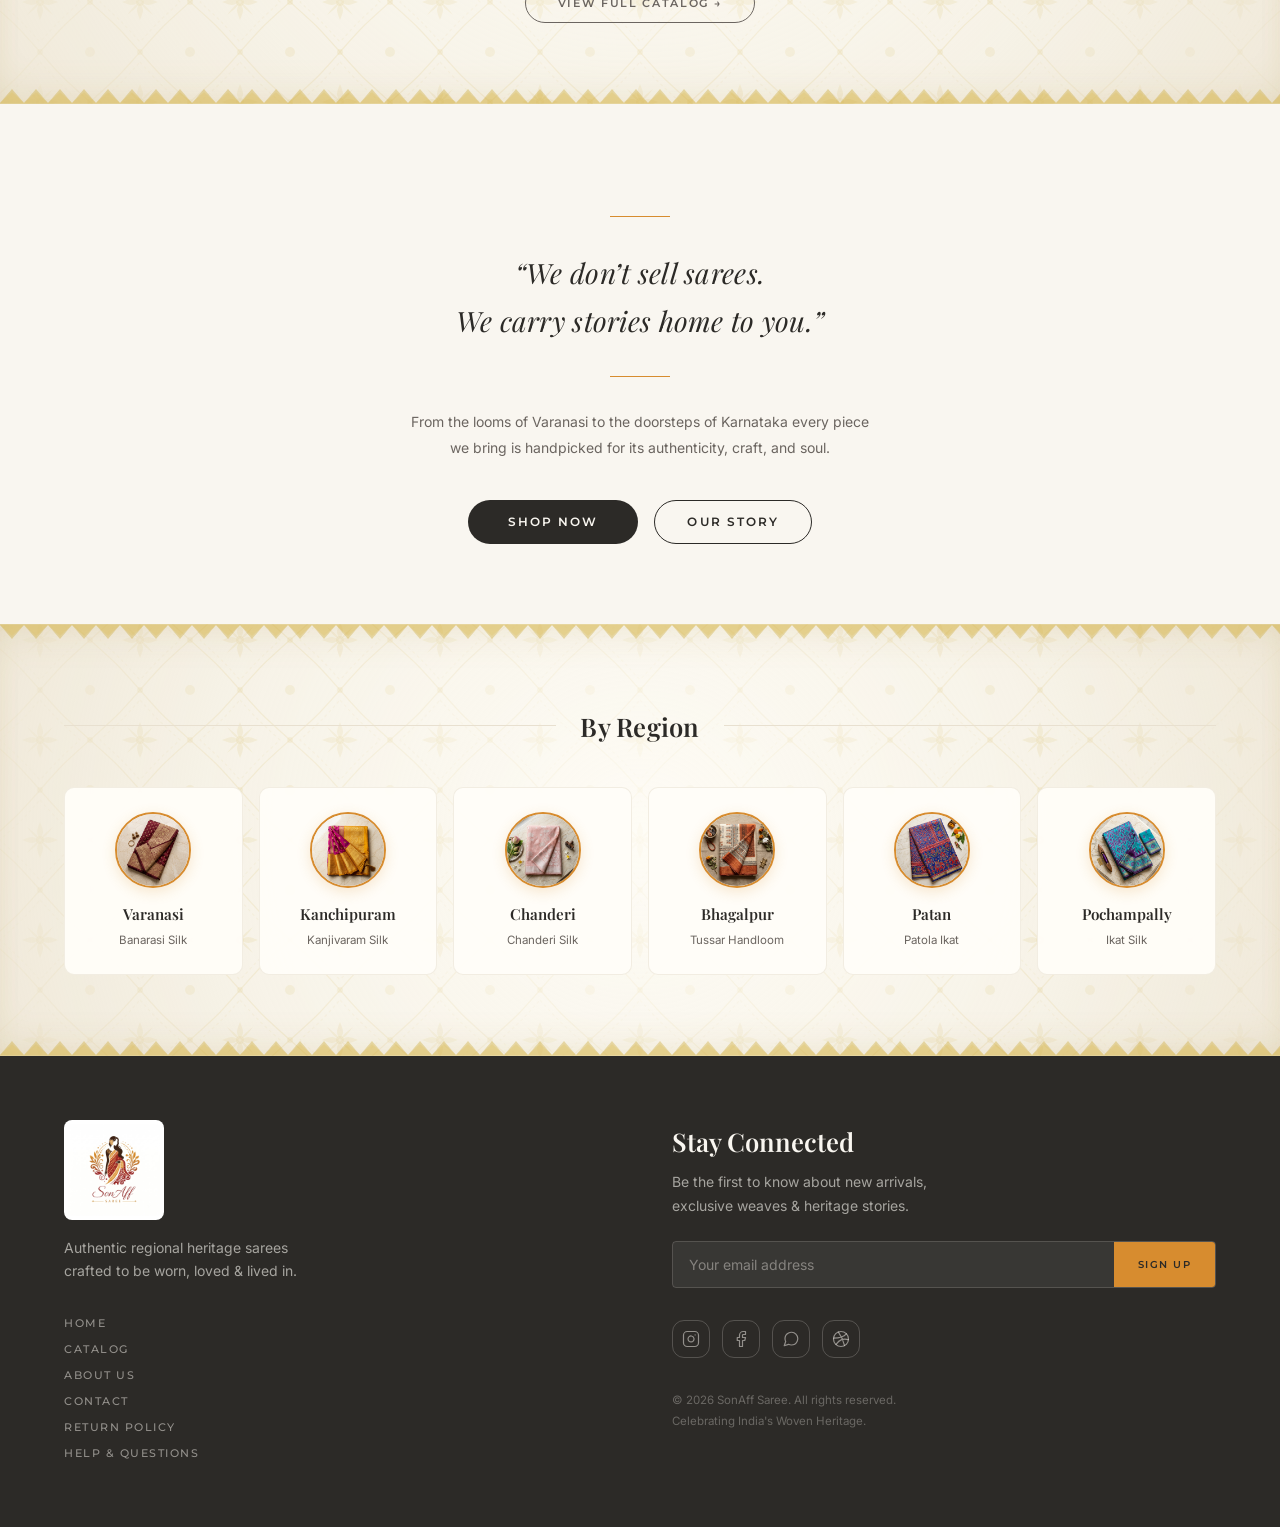
==== commit 238d16a2: "Optimize Accordion Gallery for mobile view and fix image fill" ====
--- a/index.html
+++ b/index.html
@@ -14,6 +14,7 @@
   <link rel="dns-prefetch" href="https://fonts.gstatic.com" />
   <link rel="dns-prefetch" href="https://cdn.jsdelivr.net" />
   <link rel="stylesheet" href="style.css" />
+  <script src="https://cdnjs.cloudflare.com/ajax/libs/gsap/3.12.5/gsap.min.js"></script>
 </head>
 <body>
   <!-- Top Gold Page Transition Ribbon -->
@@ -126,41 +127,19 @@
       <button class="btn-outline-dark" onclick="showView('catalog', event)">View All Sarees</button>
     </div>
 
-    <!-- ── FEATURED PRODUCTS CAROUSEL ── -->
-    <section class="featured-section" id="featured-products" aria-label="Featured products carousel">
+    <!-- ── FEATURED PRODUCTS ACCORDION GALLERY ── -->
+    <section class="featured-section" id="featured-products" aria-label="Featured products gallery">
       <div class="section-header reveal">
         <div class="section-rule"></div>
         <h2 class="section-title">Featured Pieces</h2>
         <div class="section-rule"></div>
       </div>
 
-      <div class="carousel-wrapper">
-        <!-- Prev Button -->
-        <button class="carousel-arrow carousel-prev" id="carousel-prev" onclick="slideCarousel(-1)" aria-label="Previous product">
-          <svg width="20" height="20" viewBox="0 0 24 24" fill="none" stroke="currentColor" stroke-width="2" stroke-linecap="round" stroke-linejoin="round">
-            <polyline points="15 18 9 12 15 6"/>
-          </svg>
-        </button>
-
-        <!-- Track -->
-        <div class="carousel-viewport" id="carousel-viewport">
-          <div class="carousel-track" id="carousel-track">
-            <!-- Populated by JS -->
-          </div>
-        </div>
-
-        <!-- Next Button -->
-        <button class="carousel-arrow carousel-next" id="carousel-next" onclick="slideCarousel(1)" aria-label="Next product">
-          <svg width="20" height="20" viewBox="0 0 24 24" fill="none" stroke="currentColor" stroke-width="2" stroke-linecap="round" stroke-linejoin="round">
-            <polyline points="9 18 15 12 9 6"/>
-          </svg>
-        </button>
-      </div>
-
-      <!-- Dots -->
-      <div class="carousel-dots" id="carousel-dots"></div>
-
-      <div class="view-all-wrap fade-up">
+      <div class="accordion-gallery-wrapper">
+        <div id="accordion-gallery-root" class="accordion-gallery-root"></div>
+      </div>
+
+      <div class="view-all-wrap fade-up" style="margin-top: 2.5rem;">
         <button class="btn-outline-dark" onclick="showView('catalog', event)">View Full Catalog →</button>
       </div>
     </section>
@@ -791,7 +770,10 @@
           <svg width="22" height="22" viewBox="0 0 24 24" fill="none" stroke="currentColor" stroke-width="1.8"><path d="M6 2L3 6v14a2 2 0 0 0 2 2h14a2 2 0 0 0 2-2V6l-3-4z"/><line x1="3" y1="6" x2="21" y2="6"/><path d="M16 10a4 4 0 0 1-8 0"/></svg>
           Your Shopping Bag <span id="cart-drawer-count">(0)</span>
         </h3>
-        <button class="quickview-close-btn" onclick="closeCartModal()" aria-label="Close cart">&times;</button>
+        <div class="cart-drawer-actions">
+          <button class="btn-clear-drawer hidden" id="btn-clear-cart" onclick="clearCart()" title="Clear Shopping Bag">Clear Bag</button>
+          <button class="quickview-close-btn" onclick="closeCartModal()" aria-label="Close cart">&times;</button>
+        </div>
       </div>
       <div class="cart-drawer-body" id="cart-drawer-body"></div>
       <div class="cart-drawer-footer" id="cart-drawer-footer">
@@ -820,7 +802,10 @@
           <svg width="22" height="22" viewBox="0 0 24 24" fill="currentColor" stroke="currentColor" stroke-width="1.8"><path d="M20.84 4.61a5.5 5.5 0 0 0-7.78 0L12 5.67l-1.06-1.06a5.5 5.5 0 0 0-7.78 7.78l1.06 1.06L12 21.23l7.78-7.78 1.06-1.06a5.5 5.5 0 0 0 0-7.78z"/></svg>
           Saved Wishlist <span id="wishlist-drawer-count">(0)</span>
         </h3>
-        <button class="quickview-close-btn" onclick="closeWishlistModal()" aria-label="Close wishlist">&times;</button>
+        <div class="cart-drawer-actions">
+          <button class="btn-clear-drawer hidden" id="btn-clear-wishlist" onclick="clearWishlist()" title="Clear Wishlist">Clear Wishlist</button>
+          <button class="quickview-close-btn" onclick="closeWishlistModal()" aria-label="Close wishlist">&times;</button>
+        </div>
       </div>
       <div class="cart-drawer-body" id="wishlist-drawer-body"></div>
     </div>
--- a/style.css
+++ b/style.css
@@ -256,12 +256,15 @@
 .nav-link::after {
   content: '';
   position: absolute;
-  bottom: 0; left: 0;
-  width: 0; height: 1.5px;
+  bottom: 0; left: 0; right: 0;
+  width: 100%; height: 2px;
   background: var(--gold-deep);
-  transition: width var(--transition-med);
-}
-.nav-link:hover::after, .nav-link.active::after { width: 100%; }
+  transform: scaleX(0);
+  transform-origin: center;
+  transition: transform 0.35s var(--ease-premium);
+  border-radius: 1px;
+}
+.nav-link:hover::after, .nav-link.active::after { transform: scaleX(1); }
 
 /* Nav right */
 .nav-right {
@@ -778,6 +781,226 @@
   background: var(--charcoal); transform: scale(1.25);
 }
 
+/* ============================================
+   ACCORDION GALLERY SHOWCASE (REACT BITS)
+   ============================================ */
+.accordion-gallery-wrapper {
+  width: 100%;
+  max-width: 1300px;
+  margin: 0 auto 1.5rem;
+  padding: 0 0.5rem;
+}
+
+.accordion-gallery {
+  --ag-accent: var(--gold);
+  --ag-overlay: #1A1816;
+  --ag-text: #FFFFFF;
+  --ag-gap: 12px;
+  --ag-radius: 14px;
+
+  display: flex;
+  flex-direction: row;
+  gap: var(--ag-gap);
+  width: 100%;
+  max-width: 100%;
+  perspective: 1400px;
+  perspective-origin: 50% 50%;
+  height: 480px;
+}
+
+.accordion-gallery--vertical {
+  flex-direction: column;
+}
+
+.ag-panel {
+  position: relative;
+  flex: 1 1 0;
+  min-width: 0;
+  min-height: 0;
+  overflow: hidden;
+  border-radius: var(--ag-radius);
+  cursor: pointer;
+  display: block;
+  text-decoration: none;
+  outline: none;
+  transform-style: preserve-3d;
+  transform-origin: center center;
+  background: var(--charcoal);
+  border: 1px solid var(--border-glass);
+  box-shadow: 0 12px 36px -16px rgba(26, 24, 22, 0.4);
+  will-change: flex-grow, transform;
+  -webkit-tap-highlight-color: transparent;
+  transition: border-color var(--transition-fast), box-shadow var(--transition-fast);
+}
+
+.ag-panel:focus-visible, .ag-panel--active {
+  border-color: rgba(215, 140, 47, 0.6);
+  box-shadow: 0 16px 40px -16px rgba(215, 140, 47, 0.3);
+}
+
+.ag-panel__frame {
+  position: absolute;
+  inset: 0;
+  overflow: hidden;
+  border-radius: inherit;
+}
+
+.ag-panel__media {
+  --ag-gray: 1;
+  --ag-dim: 0.35;
+  position: absolute;
+  top: -5%;
+  left: -10%;
+  width: 120%;
+  height: 110%;
+  filter: grayscale(var(--ag-gray));
+  will-change: transform, filter;
+}
+
+.ag-panel__media img {
+  width: 100%;
+  height: 100%;
+  object-fit: cover;
+  object-position: center;
+  display: block;
+  user-select: none;
+  -webkit-user-drag: none;
+}
+
+.ag-panel__overlay {
+  position: absolute;
+  inset: 0;
+  pointer-events: none;
+  background:
+    linear-gradient(180deg, transparent 35%, rgba(26, 24, 22, 0.92) 100%),
+    color-mix(in srgb, var(--ag-overlay) calc(var(--ag-dim, 0.35) * 100%), transparent);
+}
+
+.ag-panel__label {
+  position: absolute;
+  left: 20px;
+  bottom: 24px;
+  right: 20px;
+  display: flex;
+  align-items: flex-start;
+  gap: 12px;
+  pointer-events: none;
+  z-index: 2;
+}
+
+.ag-panel__bar {
+  flex: 0 0 auto;
+  width: 3px;
+  height: 42px;
+  border-radius: 3px;
+  background: var(--gold);
+  opacity: 0;
+  box-shadow: 0 0 12px rgba(215, 140, 47, 0.7);
+  margin-top: 3px;
+}
+
+.ag-panel__content {
+  display: flex;
+  flex-direction: column;
+  gap: 0.2rem;
+  overflow: hidden;
+}
+
+.ag-panel__eyebrow {
+  font-family: var(--font-mono);
+  font-size: 0.65rem;
+  font-weight: 700;
+  color: var(--gold-light);
+  text-transform: uppercase;
+  letter-spacing: 0.1em;
+  opacity: 0;
+}
+
+.ag-panel__text {
+  color: var(--ag-text);
+  font-family: var(--font-serif);
+  font-weight: 600;
+  font-size: clamp(1.1rem, 1.5vw, 1.45rem);
+  letter-spacing: 0.01em;
+  white-space: nowrap;
+  overflow: hidden;
+  text-overflow: ellipsis;
+  opacity: 0;
+  text-shadow: 0 2px 14px rgba(0, 0, 0, 0.75);
+  line-height: 1.25;
+}
+
+.ag-panel__price {
+  font-family: var(--font-sans);
+  font-size: 0.9rem;
+  font-weight: 700;
+  color: #FFFFFF;
+  opacity: 0;
+  display: flex;
+  align-items: center;
+  gap: 0.5rem;
+}
+
+.ag-panel__cta {
+  font-family: var(--font-mono);
+  font-size: 0.62rem;
+  font-weight: 600;
+  letter-spacing: 0.08em;
+  text-transform: uppercase;
+  color: var(--gold);
+  border: 1px solid rgba(215, 140, 47, 0.4);
+  border-radius: 3px;
+  padding: 0.15rem 0.45rem;
+}
+
+@media (max-width: 768px) {
+  .accordion-gallery-wrapper {
+    padding: 0 0.25rem;
+  }
+  .accordion-gallery {
+    flex-direction: column;
+    perspective: none;
+    height: auto !important;
+    gap: 12px;
+  }
+  .ag-panel {
+    position: relative;
+    width: 100%;
+    height: 84px;
+    min-height: 84px;
+    transform: none !important;
+    flex: none !important;
+    transition: border-color var(--transition-fast), box-shadow var(--transition-fast);
+  }
+  .ag-panel--active {
+    height: 300px;
+    border-color: rgba(215, 140, 47, 0.8);
+    box-shadow: 0 12px 32px -8px rgba(215, 140, 47, 0.35);
+  }
+  .accordion-gallery .ag-panel__media {
+    position: absolute;
+    inset: 0 !important;
+    width: 100% !important;
+    height: 100% !important;
+    top: 0 !important;
+    left: 0 !important;
+  }
+  .ag-panel__label {
+    left: 16px;
+    right: 16px;
+    bottom: 16px;
+    gap: 10px;
+  }
+  .ag-panel__bar {
+    height: 36px;
+    width: 3px;
+    margin-top: 2px;
+  }
+  .ag-panel__text {
+    font-size: 1.05rem;
+  }
+}
+
 .view-all-wrap { text-align: center; }
 
 /* ============================================
@@ -789,12 +1012,15 @@
   border-radius: var(--radius-md);
   overflow: hidden;
   box-shadow: var(--shadow-card);
-  transition: transform var(--transition-med),
-              box-shadow var(--transition-med),
-              border-color var(--transition-med);
+  transition: transform 0.45s var(--ease-premium),
+              box-shadow 0.45s var(--ease-premium),
+              border-color 0.45s var(--ease-premium);
   display: flex; flex-direction: column;
   position: relative;
   contain: layout style;
+  perspective: 1000px;
+  transform-style: preserve-3d;
+  will-change: transform;
 }
 .product-card:hover {
   transform: translateY(-6px);
@@ -2564,6 +2790,20 @@
   border-bottom: 1px solid var(--border-glass);
   display: flex; align-items: center; justify-content: space-between;
   background: var(--cream);
+  position: relative;
+}
+.cart-drawer-header .quickview-close-btn {
+  position: static !important;
+  top: auto !important;
+  right: auto !important;
+  padding: 0.25rem 0.5rem !important;
+  font-size: 1.6rem !important;
+  line-height: 1 !important;
+}
+.cart-drawer-actions {
+  display: flex;
+  align-items: center;
+  gap: 0.85rem;
 }
 .cart-drawer-title {
   font-family: var(--font-serif); font-size: 1.2rem; font-weight: 600; color: var(--charcoal);
@@ -2638,6 +2878,30 @@
   border: 2px solid #fff; pointer-events: none;
 }
 .cart-badge.hidden { display: none !important; }
+
+.btn-clear-drawer {
+  font-family: var(--font-mono);
+  font-size: 0.68rem;
+  font-weight: 600;
+  letter-spacing: 0.1em;
+  text-transform: uppercase;
+  color: var(--crimson);
+  background: transparent;
+  border: 1px solid rgba(166, 25, 46, 0.3);
+  border-radius: 4px;
+  padding: 0.3rem 0.65rem;
+  cursor: pointer;
+  transition: all var(--transition-fast);
+}
+.btn-clear-drawer:hover {
+  background: var(--crimson);
+  color: #ffffff;
+  border-color: var(--crimson);
+  box-shadow: 0 2px 8px rgba(166, 25, 46, 0.2);
+}
+.btn-clear-drawer.hidden {
+  display: none !important;
+}
 
 /* ============================================
    SABYASACHI MOBILE UI OVERHAUL
